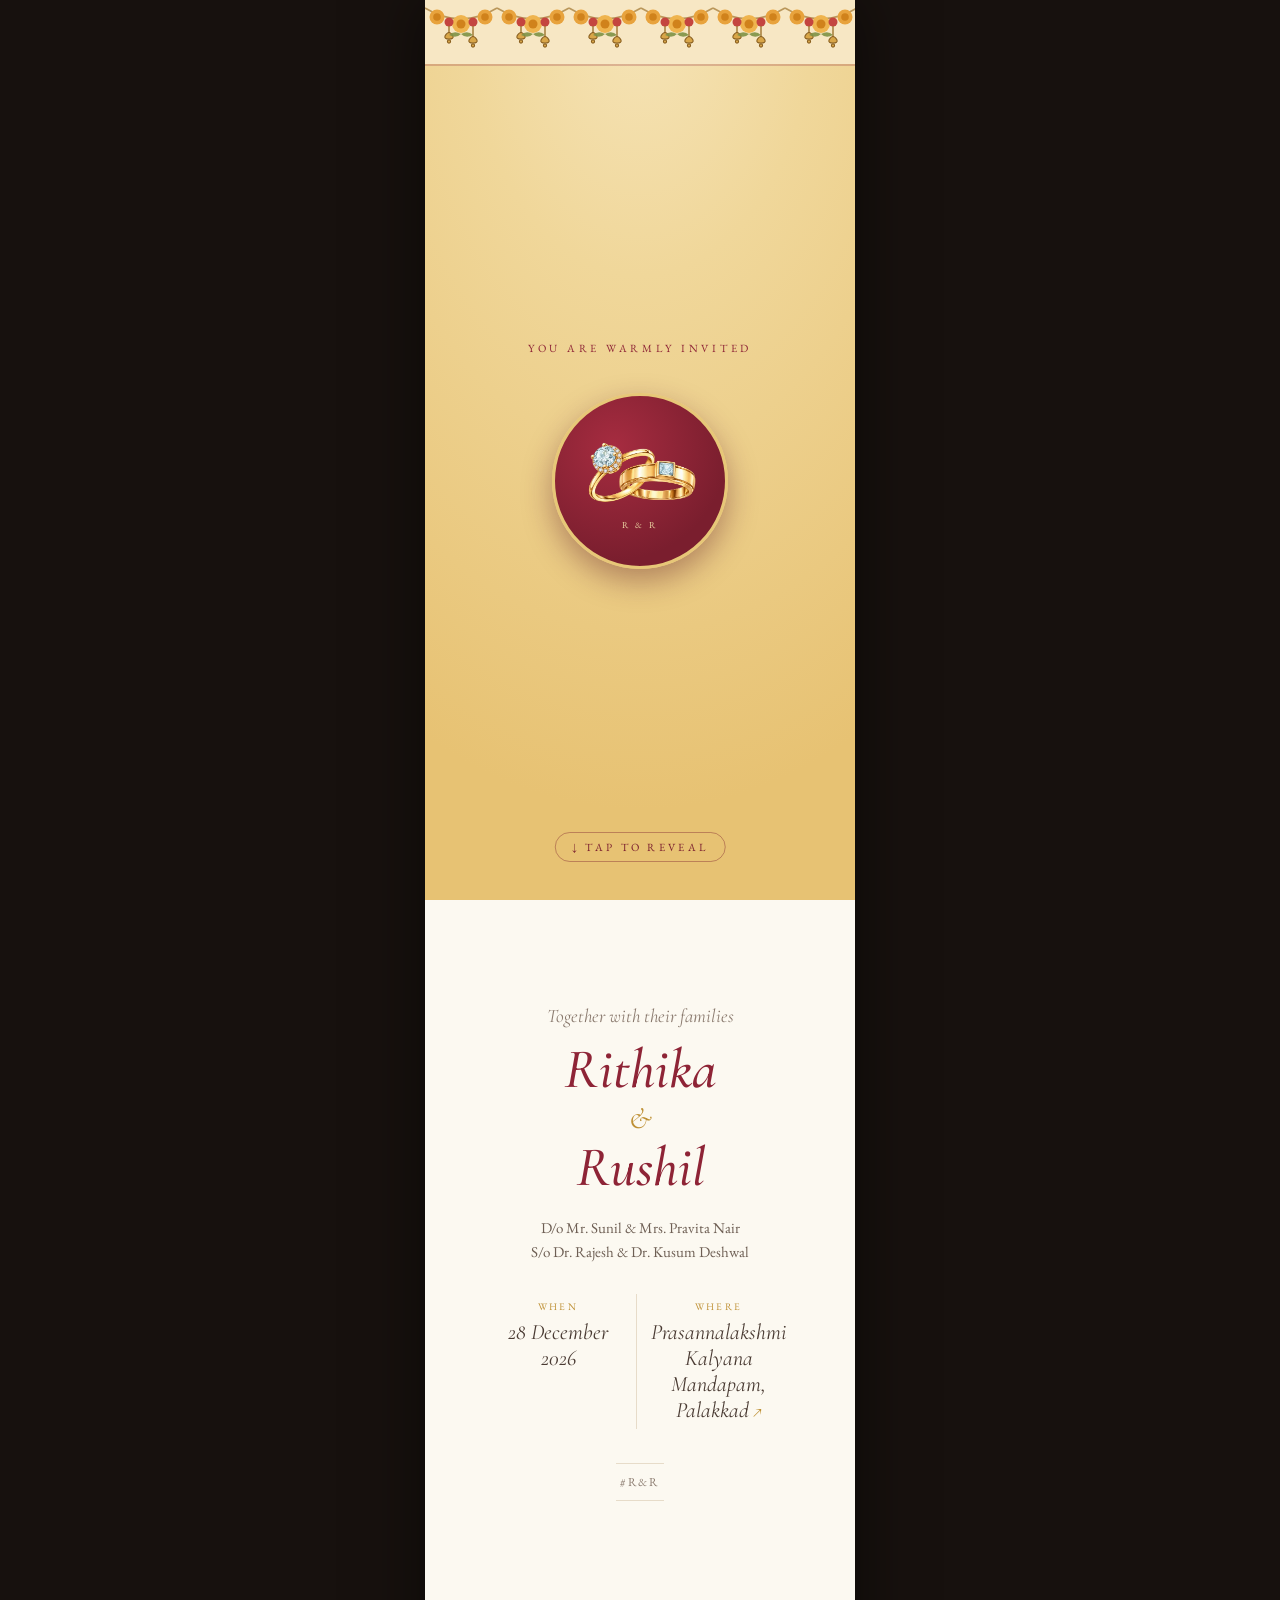
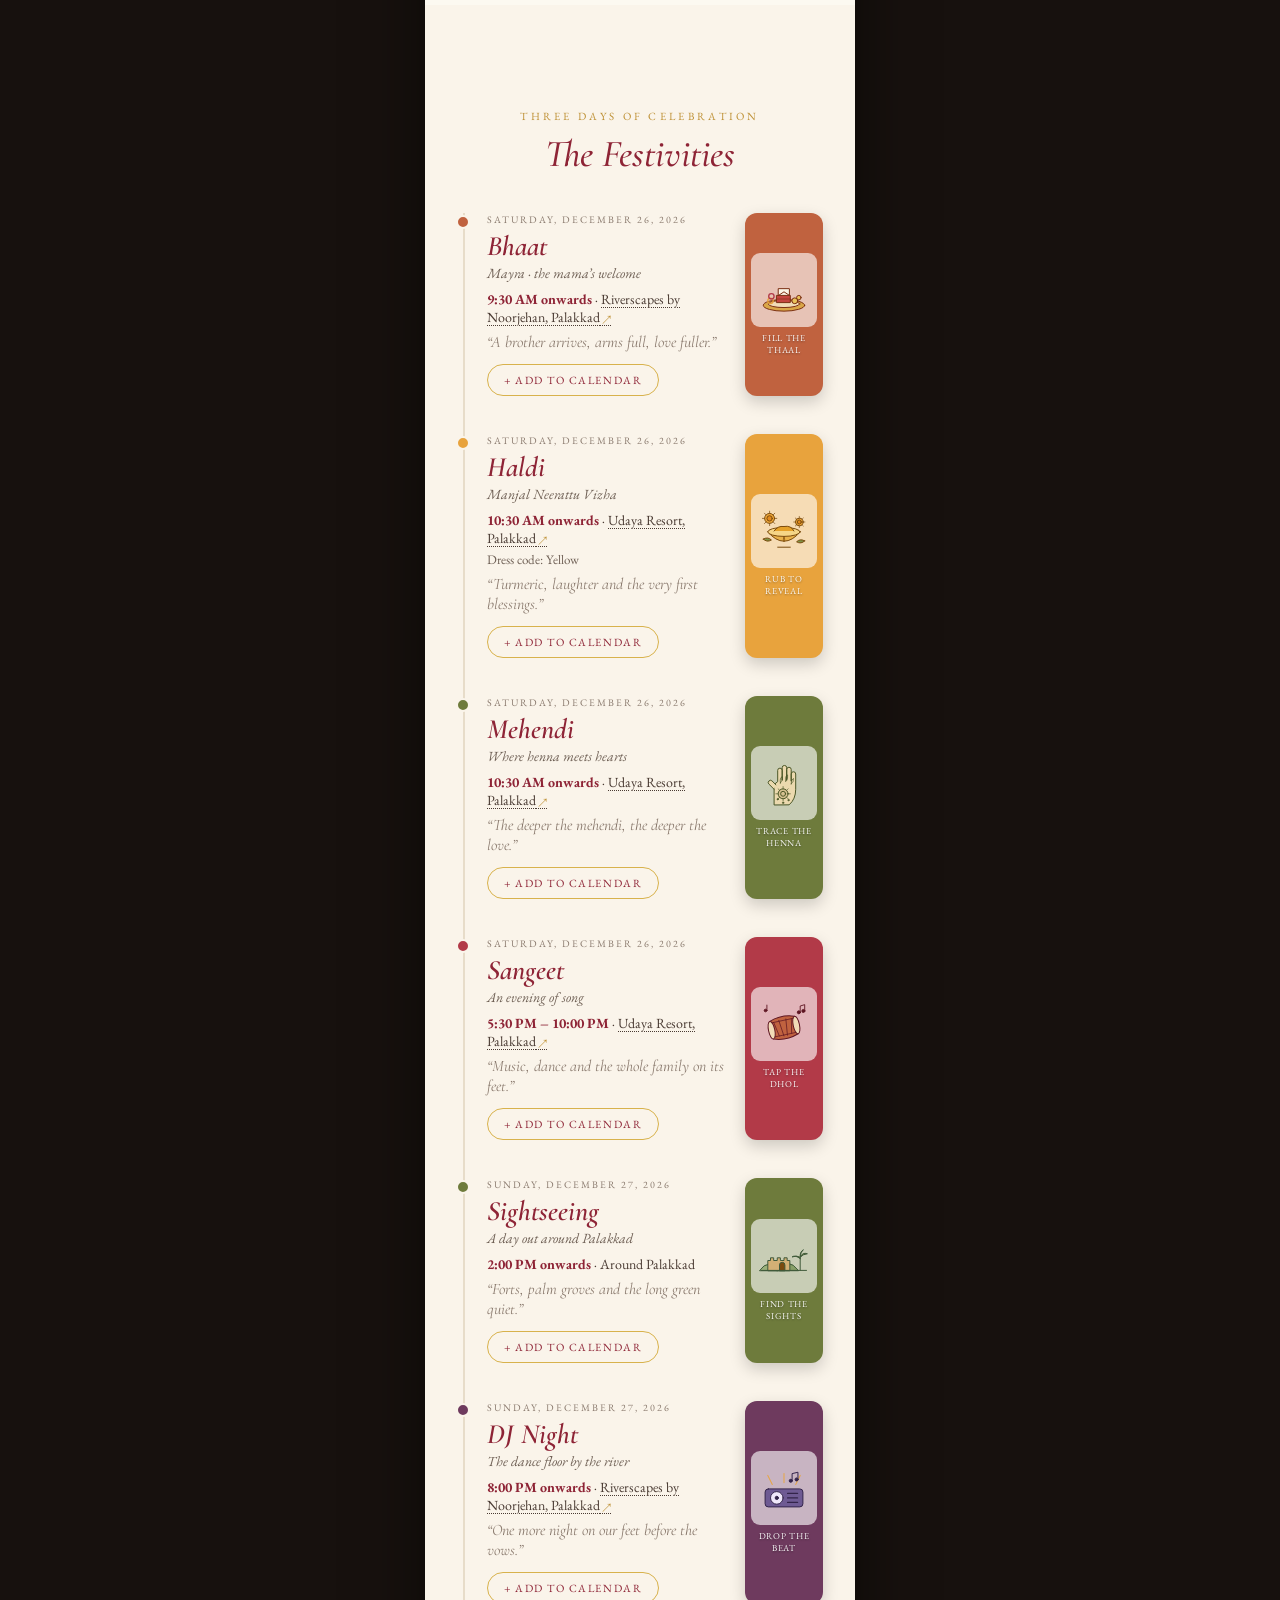
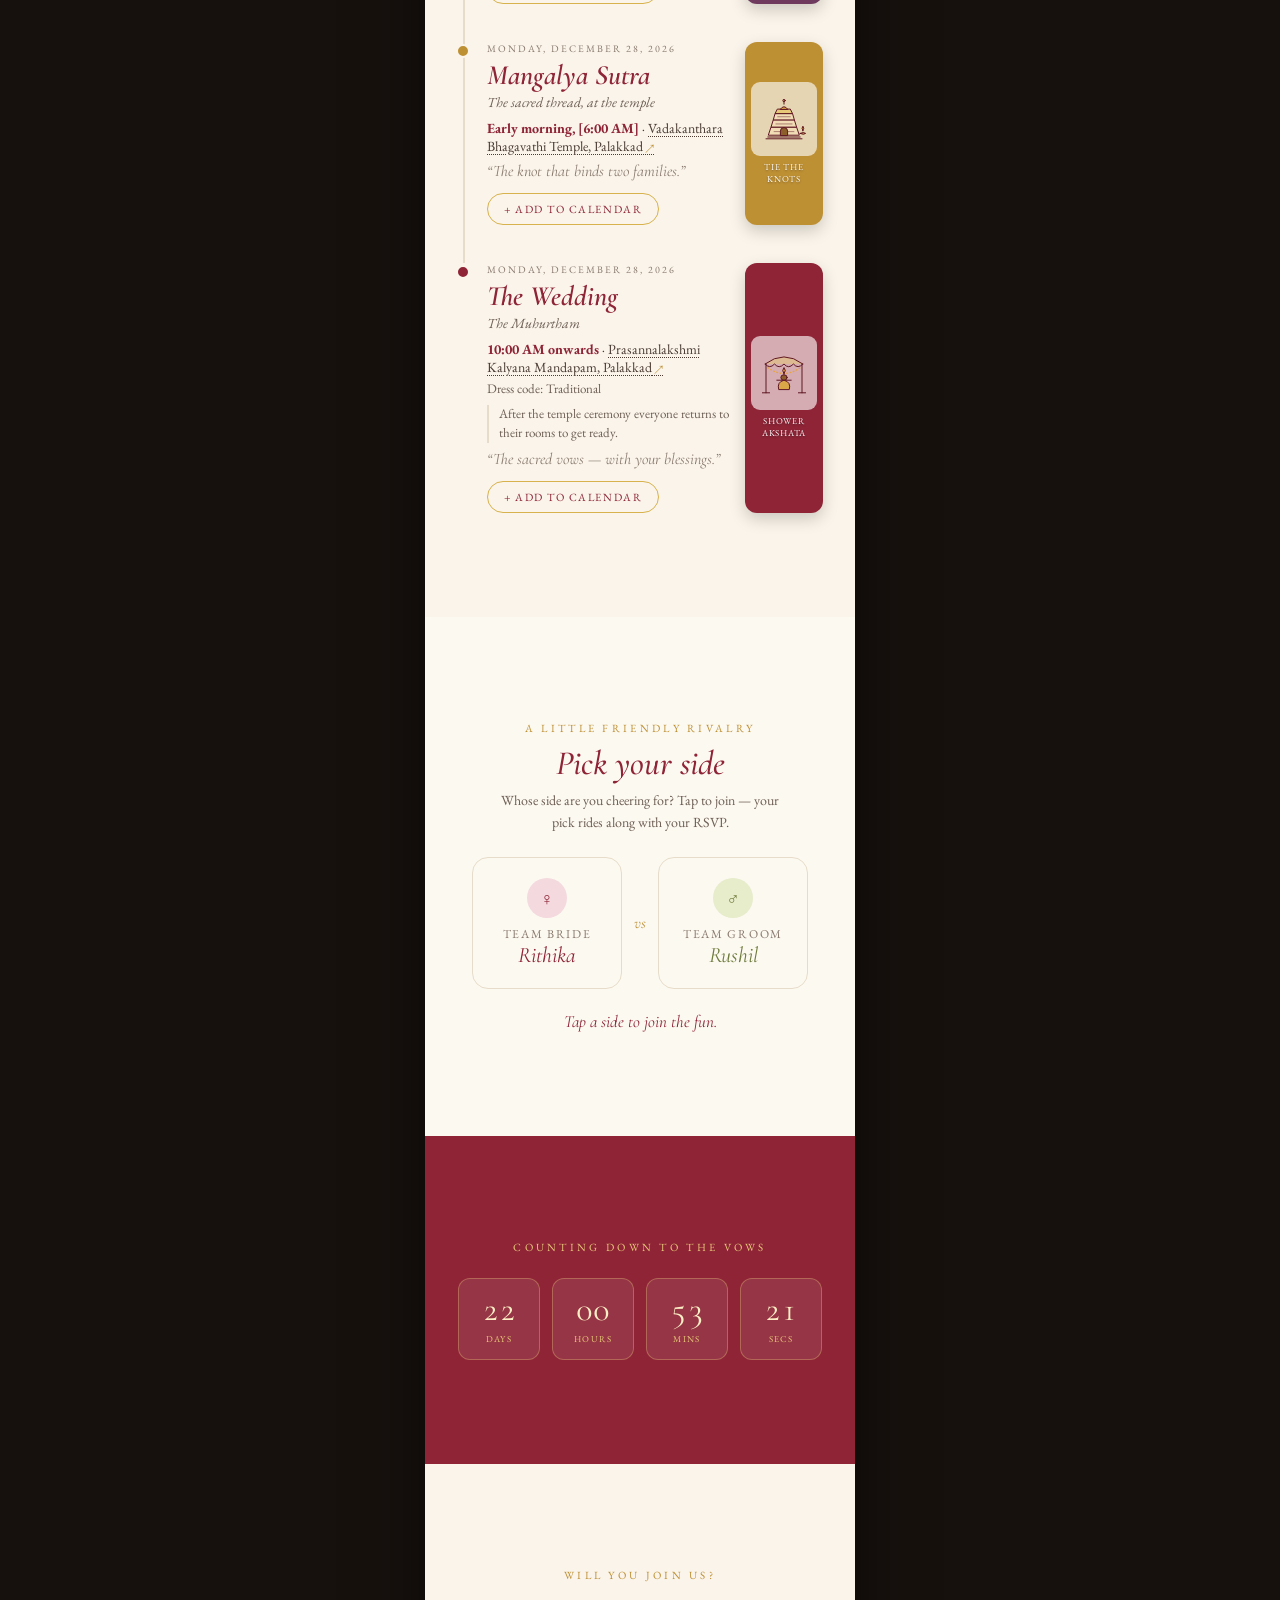
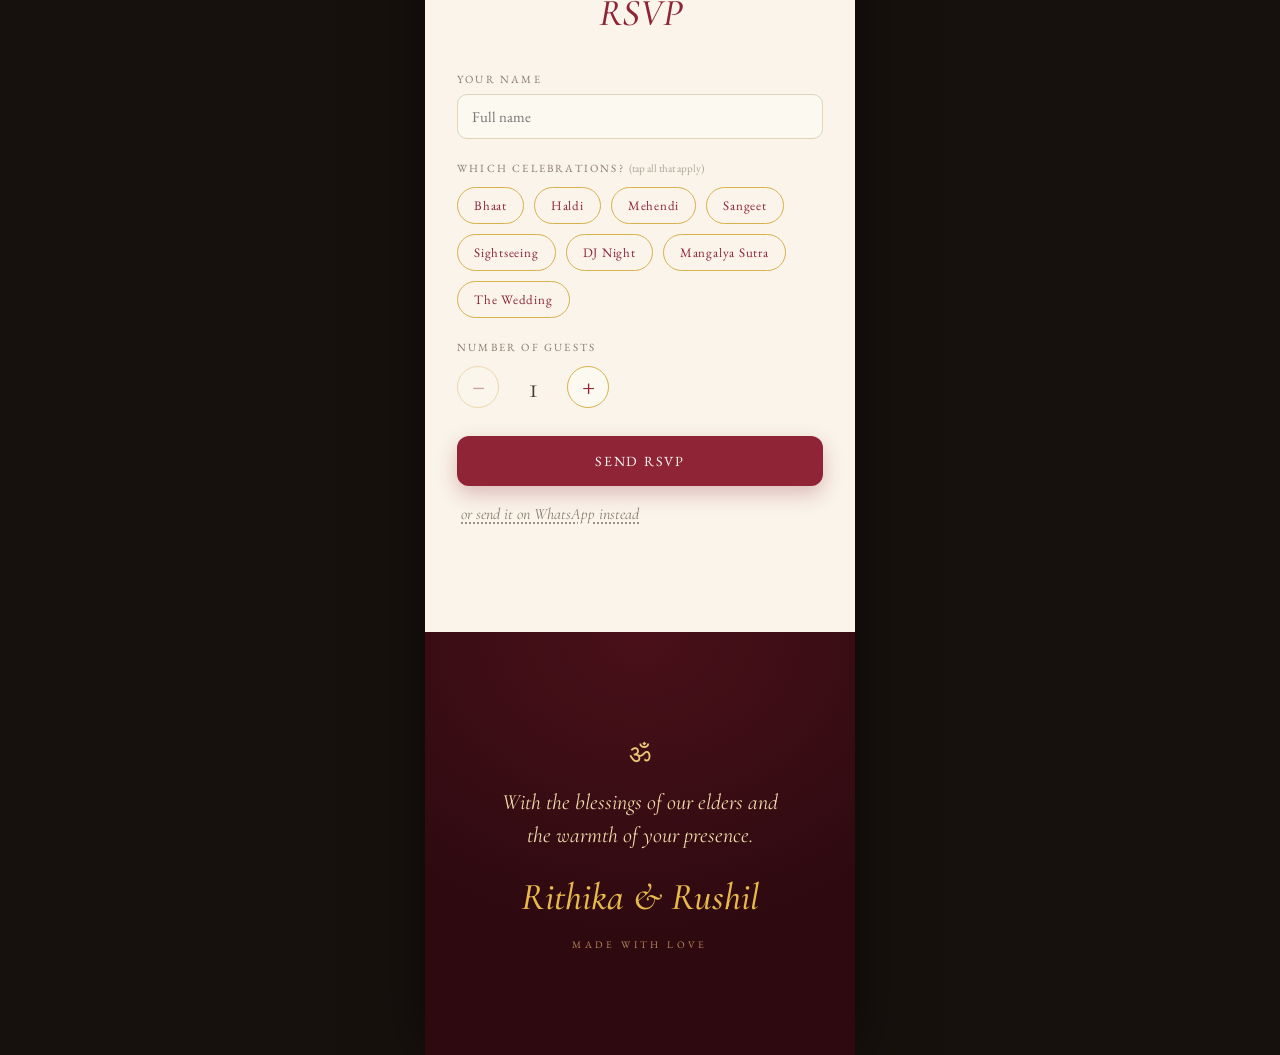
==== index.html @ 54883cea "Rings on the seal, fix gift smearing and the Haldi text collision - The seal's ampersand is the ring" ====
<!DOCTYPE html>
<html lang="en">
<head>
<meta charset="utf-8">
<meta name="viewport" content="width=device-width, initial-scale=1, viewport-fit=cover">
<title>Wedding Invitation</title>
<meta name="description" content="Together with their families — you are warmly invited to our wedding.">
<meta name="theme-color" content="#8E2436">

<meta property="og:type" content="website">
<meta property="og:title" content="You are warmly invited">
<meta property="og:description" content="Join us for our wedding celebrations. Tap to open our invitation.">

<link rel="preconnect" href="https://fonts.googleapis.com">
<link rel="preconnect" href="https://fonts.gstatic.com" crossorigin>
<link href="https://fonts.googleapis.com/css2?family=Cormorant+Garamond:ital,wght@0,400;0,500;0,600;1,400;1,500;1,600&family=EB+Garamond:wght@400;500;600&display=swap" rel="stylesheet">
<link rel="stylesheet" href="styles.css">
<link rel="icon" href="data:image/svg+xml,<svg xmlns='http://www.w3.org/2000/svg' viewBox='0 0 32 32'><circle cx='16' cy='16' r='15' fill='%238E2436'/><text x='16' y='23' font-size='20' font-family='Georgia,serif' font-style='italic' text-anchor='middle' fill='%23F0D48A'>%26</text></svg>">
</head>
<body>

<!-- ====================== SVG SPRITE (ceremony artwork) ====================== -->
<svg class="sprite" aria-hidden="true" focusable="false" width="0" height="0">
  <defs>
    <!-- ---------- BHAAT: the mama's thaal, piled with gifts ---------- -->
    <symbol id="art-thaal" viewBox="0 0 120 120">
      <g fill="none" stroke="#7A2E12" stroke-width="2.2" stroke-linecap="round" stroke-linejoin="round">
        <!-- platter -->
        <ellipse cx="60" cy="94" rx="46" ry="13" fill="#D9A648"/>
        <ellipse cx="60" cy="91" rx="35" ry="8" fill="#F1DCB6"/>
        <!-- folded sari -->
        <path d="M44 88 h30 v-16 h-30 Z" fill="#C4453F"/>
        <path d="M44 80 h30" stroke-width="1.3"/>
        <!-- bangles -->
        <circle cx="30" cy="84" r="6" stroke="#E8A33D" stroke-width="3"/>
        <circle cx="32" cy="74" r="6" stroke="#B23A48" stroke-width="3"/>
        <!-- sweets -->
        <circle cx="84" cy="84" r="6.5" fill="#E8C25A"/>
        <circle cx="93" cy="77" r="5" fill="#E8C25A"/>
        <!-- envelope -->
        <path d="M48 72 h24 v-15 h-24 Z" fill="#FBF5E6"/>
        <path d="M48 72 l12-8 l12 8"/>
      </g>
    </symbol>

    <!-- ---------- HALDI: turmeric bowl, marigolds, leaves ---------- -->
    <symbol id="art-haldi" viewBox="0 0 120 120">
      <g fill="none" stroke="#7A4A0E" stroke-width="2.2" stroke-linecap="round" stroke-linejoin="round">
        <!-- bowl -->
        <path d="M24 62 Q60 104 96 62 Z" fill="#E9B24B"/>
        <ellipse cx="60" cy="62" rx="36" ry="10" fill="#F6D687"/>
        <!-- turmeric heap -->
        <path d="M38 60 Q46 48 60 50 Q76 47 82 60" fill="#E5A129"/>
        <!-- drip -->
        <path d="M60 72 q3 8 0 12 q-3 -4 0 -12" fill="#E5A129" stroke-width="1.6"/>
        <!-- base -->
        <path d="M46 96 h28"/>
        <!-- marigold left -->
        <g transform="translate(28,32)">
          <circle cx="0" cy="0" r="11" fill="#F0A93A"/>
          <circle cx="0" cy="0" r="6" fill="#E28A1E"/>
          <g stroke-width="1.6">
            <path d="M0-11v-5M0 11v5M-11 0h-5M11 0h5M-8-8l-3.5-3.5M8 8l3.5 3.5M8-8l3.5-3.5M-8 8l-3.5 3.5"/>
          </g>
        </g>
        <!-- marigold right -->
        <g transform="translate(94,40)">
          <circle cx="0" cy="0" r="8.5" fill="#F0A93A"/>
          <circle cx="0" cy="0" r="4.5" fill="#E28A1E"/>
          <g stroke-width="1.4">
            <path d="M0-8.5v-4M0 8.5v4M-8.5 0h-4M8.5 0h4M-6-6l-3-3M6 6l3 3M6-6l3-3M-6 6l-3 3"/>
          </g>
        </g>
        <!-- leaves -->
        <path d="M14 78 q10 -6 18 2 q-10 6 -18 -2Z" fill="#7F9245"/>
        <path d="M106 82 q-10 -6 -18 2 q10 6 18 -2Z" fill="#7F9245"/>
      </g>
    </symbol>

    <!-- ---------- MEHNDI: hennaed hand ---------- -->
    <symbol id="art-mehndi" viewBox="0 0 120 120">
      <g fill="none" stroke="#4A5626" stroke-width="2.2" stroke-linecap="round" stroke-linejoin="round">
        <!-- palm + fingers -->
        <path d="M38 108 V70 q0-10 8-13 V32 a5 5 0 0 1 10 0 v22 V26 a5 5 0 0 1 10 0 v28 V30 a5 5 0 0 1 10 0 v26 V40 a5 5 0 0 1 10 0 v34 q0 22-14 34 Z"
              fill="#EBD9AE"/>
        <!-- thumb -->
        <path d="M38 74 L26 62 a5 5 0 0 1 7-7 l9 9" fill="#EBD9AE"/>
        <!-- mandala -->
        <circle cx="58" cy="84" r="11" fill="#8B6A2B" fill-opacity=".22"/>
        <circle cx="58" cy="84" r="5.5"/>
        <g stroke-width="1.5">
          <path d="M58 73v-5M58 95v5M47 84h-5M69 84h5M50.5 76.5l-3.5-3.5M65.5 91.5l3.5 3.5M65.5 76.5l3.5-3.5M50.5 91.5l-3.5 3.5"/>
        </g>
        <!-- paisley vine down the fingers -->
        <g stroke-width="1.5">
          <path d="M52 60 q6-6 4-14 q-6 2-4 14Z"/>
          <path d="M64 56 q6-6 4-14 q-6 2-4 14Z"/>
          <path d="M76 62 q6-5 5-12 q-6 2-5 12Z"/>
          <circle cx="46" cy="96" r="1.6" fill="#4A5626"/>
          <circle cx="70" cy="98" r="1.6" fill="#4A5626"/>
          <circle cx="58" cy="104" r="1.6" fill="#4A5626"/>
        </g>
      </g>
    </symbol>

    <!-- ---------- SANGEET: dhol + notes ---------- -->
    <symbol id="art-sangeet" viewBox="0 0 120 120">
      <g fill="none" stroke="#5E1622" stroke-width="2.2" stroke-linecap="round" stroke-linejoin="round">
        <g transform="rotate(-12 60 68)">
          <!-- barrel -->
          <path d="M32 48 q28-10 56 0 v40 q-28 10-56 0 Z" fill="#C0623F"/>
          <ellipse cx="32" cy="68" rx="7" ry="20" fill="#F1DCB6"/>
          <ellipse cx="88" cy="68" rx="7" ry="20" fill="#F1DCB6"/>
          <!-- lacing -->
          <g stroke-width="1.5">
            <path d="M36 52 L84 52M36 84 L84 84"/>
            <path d="M40 52 l6 32M52 50 l4 36M68 50 l-4 36M80 52 l-6 32"/>
          </g>
        </g>
        <!-- beat notes -->
        <g stroke-width="2">
          <path d="M96 34 v-14 l10-3 v14" />
          <circle cx="93" cy="34" r="3.4" fill="#5E1622"/>
          <circle cx="103" cy="31" r="3.4" fill="#5E1622"/>
          <path d="M22 30 v-12"/>
          <circle cx="19" cy="30" r="3" fill="#5E1622"/>
        </g>
      </g>
    </symbol>

    <!-- ---------- SIGHTSEEING: fort, hills, palms ---------- -->
    <symbol id="art-sights" viewBox="0 0 120 120">
      <g fill="none" stroke="#3F5A3A" stroke-width="2.2" stroke-linecap="round" stroke-linejoin="round">
        <!-- hills -->
        <path d="M6 92 q20-28 40 0 Z" fill="#9AB07A"/>
        <path d="M44 92 q24-32 48 0 Z" fill="#88A068"/>
        <!-- fort wall with crenellations -->
        <path d="M24 92 V70 h6 v-6 h7 v6 h8 v-6 h7 v6 h8 v-6 h7 v6 h6 v22 Z" fill="#D3B075"/>
        <path d="M50 92 V80 a6 6 0 0 1 12 0 v12 Z" fill="#7A4A0E"/>
        <!-- palm -->
        <path d="M96 92 V66"/>
        <path d="M96 66 q-11-9-18-4 q11-4 18 1 q5-12 16-8 q-11 1-16 8 q-1-12 7-17 q-7 5-7 17 Z" fill="#7F9245"/>
        <!-- ground -->
        <path d="M10 92 h100"/>
      </g>
    </symbol>

    <!-- ---------- DJ NIGHT: decks, lights, notes ---------- -->
    <symbol id="art-dj" viewBox="0 0 120 120">
      <g fill="none" stroke="#33244A" stroke-width="2.2" stroke-linecap="round" stroke-linejoin="round">
        <!-- light beams -->
        <g stroke="#E8A33D" stroke-width="2.4" opacity=".9">
          <path d="M34 52 L24 32M60 48 V28M86 52 l10-20"/>
        </g>
        <!-- deck -->
        <rect x="18" y="62" width="84" height="40" rx="7" fill="#6E5A93"/>
        <circle cx="44" cy="82" r="14" fill="#EFE7FA"/>
        <circle cx="44" cy="82" r="3.6" fill="#33244A"/>
        <g stroke-width="3.2">
          <path d="M68 72 h22M68 82 h22M68 92 h22"/>
        </g>
        <!-- notes -->
        <path d="M78 44 v-16 l13-3 v16"/>
        <circle cx="75" cy="44" r="3.4" fill="#33244A"/>
        <circle cx="88" cy="41" r="3.4" fill="#33244A"/>
      </g>
    </symbol>

    <!-- ---------- MANGALYA SUTRA: temple gopuram + lamp ---------- -->
    <symbol id="art-temple" viewBox="0 0 120 120">
      <g fill="none" stroke="#5E1622" stroke-width="2.2" stroke-linecap="round" stroke-linejoin="round">
        <!-- tiered tower -->
        <path d="M26 96 H94 L88 78 H32 Z" fill="#F1DCB6"/>
        <path d="M32 78 H88 L83 62 H37 Z" fill="#F1DCB6"/>
        <path d="M37 62 H83 L79 48 H41 Z" fill="#F1DCB6"/>
        <path d="M41 48 H79 L74 38 H46 Z" fill="#E7C778"/>
        <!-- tier detailing -->
        <g stroke-width="1.4" opacity=".75">
          <path d="M38 88 h44M42 71 h36M46 55 h28"/>
        </g>
        <!-- kalasam -->
        <path d="M52 38 q8-11 16 0 Z" fill="#D9A648"/>
        <path d="M60 27 v-6"/>
        <circle cx="60" cy="19" r="2.6" fill="#D9A648"/>
        <!-- doorway -->
        <path d="M52 96 v-9 a8 8 0 0 1 16 0 v9 Z" fill="#8B5E2A"/>
        <!-- steps -->
        <path d="M20 104 h80M24 100 h72"/>
        <!-- oil lamp -->
        <path d="M96 92 q8-4 12 0 q-4 4-12 0Z" fill="#D9A648"/>
        <path d="M102 86 q4-6 0-10 q-4 4 0 10Z" fill="#E8A33D"/>
      </g>
    </symbol>

    <!-- ---------- WEDDING: mandap, kalash, garland ---------- -->
    <symbol id="art-wedding" viewBox="0 0 120 120">
      <g fill="none" stroke="#5E1622" stroke-width="2.2" stroke-linecap="round" stroke-linejoin="round">
        <!-- canopy -->
        <path d="M18 40 Q60 8 102 40" fill="#E7C778" fill-opacity=".55"/>
        <path d="M18 40 q10 12 21 0 q10 12 21 0 q10 12 21 0 q10 12 21 0"/>
        <!-- pillars -->
        <path d="M20 40 V104M100 40 V104"/>
        <path d="M12 104h16M92 104h16"/>
        <!-- garland swag -->
        <path d="M24 48 Q60 74 96 48" stroke-dasharray="1.5 6" stroke-width="3" stroke="#E8A33D"/>
        <!-- kalash -->
        <path d="M48 96 q-4-16 12-20 q16 4 12 20 Z" fill="#D9A648"/>
        <path d="M44 76 h32"/>
        <!-- coconut + flame -->
        <ellipse cx="60" cy="70" rx="7" ry="6" fill="#8B5E2A"/>
        <path d="M60 62 q6-8 0-14 q-6 6 0 14Z" fill="#E8A33D"/>
      </g>
    </symbol>
  </defs>
</svg>

<div class="phone">

  <!-- ============================== COVER ============================== -->
  <section class="cover" id="cover" data-screen-label="Cover">

    <!-- marigold + bell garland strip -->
    <div class="garland" aria-hidden="true">
      <svg width="100%" height="64" preserveAspectRatio="none">
        <defs>
          <pattern id="garlandTile" width="72" height="64" patternUnits="userSpaceOnUse">
            <path d="M0 8 Q36 30 72 8" fill="none" stroke="#9A6B23" stroke-width="1.5" opacity=".65"/>
            <g>
              <circle cx="12" cy="17" r="7.5" fill="#E8A33D"/>
              <circle cx="12" cy="17" r="3.8" fill="#D0821B"/>
              <circle cx="36" cy="24" r="9" fill="#EFB44E"/>
              <circle cx="36" cy="24" r="4.5" fill="#D0821B"/>
              <circle cx="60" cy="17" r="7.5" fill="#E8A33D"/>
              <circle cx="60" cy="17" r="3.8" fill="#D0821B"/>
              <circle cx="24" cy="22" r="4.5" fill="#C4453F"/>
              <circle cx="48" cy="22" r="4.5" fill="#C4453F"/>
            </g>
            <!-- hanging bells -->
            <g stroke="#9A6B23" stroke-width="1.3" fill="none">
              <path d="M24 26 v10M48 26 v14"/>
            </g>
            <g fill="#D9A648" stroke="#8A5F1E" stroke-width="1.1">
              <path d="M20 36 q4-7 8 0 q1 3-4 3 q-5 0-4-3Z"/>
              <circle cx="24" cy="41.5" r="1.6"/>
              <path d="M44 40 q4-7 8 0 q1 3-4 3 q-5 0-4-3Z"/>
              <circle cx="48" cy="45.5" r="1.6"/>
            </g>
            <!-- leaf pair -->
            <path d="M36 34 q7-4 12 1 q-7 4-12-1Z" fill="#7F9245" opacity=".9"/>
            <path d="M36 34 q-7-4-12 1 q7 4 12-1Z" fill="#7F9245" opacity=".9"/>
          </pattern>
        </defs>
        <rect width="100%" height="64" fill="#F7E7C4"/>
        <rect width="100%" height="64" fill="url(#garlandTile)"/>
      </svg>
    </div>

    <div class="petals" data-petals aria-hidden="true"></div>

    <div class="cover-body">
      <div class="cover-hero">
        <p class="eyebrow eyebrow--maroon cover-in cover-in--1">You are warmly invited</p>

        <a class="seal cover-in cover-in--2" href="#invitation" aria-label="Reveal the invitation">
          <picture class="seal-ring">
            <source srcset="assets/web/ring.webp" type="image/webp">
            <img src="assets/web/ring.png" alt="" decoding="async">
          </picture>
          <span class="seal-initials"><span data-w="brideInitial">B</span> &amp; <span data-w="groomInitial">G</span></span>
        </a>
      </div>

      <a class="tap-pill cover-in cover-in--3" href="#invitation" aria-hidden="true" tabindex="-1">↓ Tap to reveal</a>
    </div>
  </section>

  <!-- ============================ INVITATION ============================ -->
  <section class="invitation reveal" id="invitation" data-screen-label="Invitation">
    <p class="script-muted reveal-item">Together with their families</p>

    <h1 class="couple-name reveal-item" data-w="brideName">[Bride Name]</h1>
    <div class="amp reveal-item">&amp;</div>
    <h1 class="couple-name reveal-item" data-w="groomName">[Groom Name]</h1>

    <p class="parents reveal-item">
      <span data-w="brideParents">D/o [Bride's Parents]</span><br>
      <span data-w="groomParents">S/o [Groom's Parents]</span>
    </p>

    <div class="whenwhere reveal-item">
      <div class="ww-cell">
        <p class="micro-label">When</p>
        <p class="ww-value" data-w="weddingDateLabel">[11 December 2026]</p>
      </div>
      <div class="ww-rule"></div>
      <div class="ww-cell">
        <p class="micro-label">Where</p>
        <p class="ww-value" data-where></p>
      </div>
    </div>

    <p class="hashtag reveal-item">#<span data-w="hashtag">[COUPLEHASHTAG]</span></p>
  </section>

  <!-- ============================ FESTIVITIES ============================ -->
  <section class="festivities reveal" id="festivities" data-screen-label="Festivities">
    <header class="section-head reveal-item">
      <p class="eyebrow" data-days-label>Two days of celebration</p>
      <h2 class="section-title">The Festivities</h2>
    </header>

    <!-- timeline is rendered from config.js -->
    <div class="timeline" data-timeline></div>
  </section>

  <!-- =========================== PICK YOUR SIDE =========================== -->
  <section class="sides reveal" id="sides" data-screen-label="Pick your side">
    <p class="eyebrow reveal-item">A little friendly rivalry</p>
    <h2 class="section-title section-title--sm reveal-item">Pick your side</h2>
    <p class="lede reveal-item">Whose side are you cheering for? Tap to join — your pick rides along with your RSVP.</p>

    <div class="side-row reveal-item">
      <button class="side" data-side="bride" aria-pressed="false">
        <span class="side-badge">You’re in</span>
        <span class="side-icon side-icon--bride" aria-hidden="true">♀</span>
        <span class="side-team">Team Bride</span>
        <span class="side-name" data-w="brideShort">[Bride]</span>
      </button>

      <span class="vs">vs</span>

      <button class="side" data-side="groom" aria-pressed="false">
        <span class="side-badge">You’re in</span>
        <span class="side-icon side-icon--groom" aria-hidden="true">♂</span>
        <span class="side-team">Team Groom</span>
        <span class="side-name" data-w="groomShort">[Groom]</span>
      </button>
    </div>

    <p class="team-msg reveal-item" data-team-msg aria-live="polite">Tap a side to join the fun.</p>
  </section>

  <!-- ============================= COUNTDOWN ============================= -->
  <section class="countdown reveal" id="countdown" data-screen-label="Countdown" hidden>
    <p class="eyebrow eyebrow--gold reveal-item">Counting down to the vows</p>
    <div class="clock reveal-item" data-clock role="timer" aria-live="off">
      <div class="unit"><span class="unit-num" data-days>00</span><span class="unit-label">Days</span></div>
      <div class="unit"><span class="unit-num" data-hours>00</span><span class="unit-label">Hours</span></div>
      <div class="unit"><span class="unit-num" data-mins>00</span><span class="unit-label">Mins</span></div>
      <div class="unit"><span class="unit-num" data-secs>00</span><span class="unit-label">Secs</span></div>
    </div>
    <p class="clock-note" data-clock-note hidden>The celebrations have begun 🎉</p>
  </section>

  <!-- =============================== RSVP =============================== -->
  <section class="rsvp reveal" id="rsvp" data-screen-label="RSVP">
    <header class="section-head reveal-item">
      <p class="eyebrow">Will you join us?</p>
      <h2 class="section-title">RSVP</h2>
    </header>

    <label class="micro-label micro-label--block reveal-item" for="rsvp-name">Your name</label>
    <input class="field reveal-item" id="rsvp-name" type="text" name="name" autocomplete="name" placeholder="Full name" data-name>

    <p class="micro-label micro-label--block mt reveal-item">Which celebrations? <span class="soft">(tap all that apply)</span></p>
    <div class="chips reveal-item" data-chips></div>

    <p class="micro-label micro-label--block mt reveal-item">Number of guests</p>
    <div class="stepper reveal-item">
      <button class="step" data-guests="-1" aria-label="One guest fewer">−</button>
      <span class="step-value" data-guest-count aria-live="polite">1</span>
      <button class="step" data-guests="1" aria-label="One guest more">+</button>
    </div>

    <!-- spam trap: off-screen, never focusable, ignored by the sheet -->
    <div class="hp" aria-hidden="true">
      <label>Leave this empty
        <input type="text" data-hp tabindex="-1" autocomplete="off">
      </label>
    </div>

    <button class="submit-btn reveal-item" data-submit type="button" hidden>Send RSVP</button>
    <p class="rsvp-status" data-status role="status" aria-live="polite" hidden></p>
    <button class="again-btn" data-again type="button" hidden>RSVP for someone else →</button>

    <a class="wa-btn reveal-item" data-whatsapp href="#" target="_blank" rel="noopener">
      <span class="wa-icon" aria-hidden="true">✆</span>
      Send RSVP on WhatsApp
    </a>
    <p class="call-line reveal-item" data-contacts hidden></p>
  </section>

  <!-- ============================= BLESSING ============================= -->
  <section class="blessing reveal" id="blessing" data-screen-label="Blessing">
    <div class="petals petals--dark" data-petals aria-hidden="true"></div>
    <div class="blessing-body">
      <p class="om reveal-item" aria-hidden="true">ॐ</p>
      <p class="blessing-text reveal-item">With the blessings of our elders and the warmth of your presence.</p>
      <h2 class="blessing-names reveal-item"><span data-w="brideShort">[Bride]</span> &amp; <span data-w="groomShort">[Groom]</span></h2>
      <p class="madewith reveal-item">Made with love</p>
    </div>
  </section>

</div>

<!-- ============================ REVEAL MODAL ============================ -->
<div class="backdrop" data-backdrop hidden>
  <div class="modal" role="dialog" aria-modal="true" aria-labelledby="modal-title" data-modal>
    <button class="modal-close" data-close aria-label="Close">×</button>

    <!-- the card underneath -->
    <div class="card" data-card>
      <p class="card-kicker">Reveal ▸</p>
      <p class="card-lead" data-card-lead>Join us to celebrate our</p>
      <h3 class="card-title" id="modal-title" data-card-title>Haldi</h3>
      <p class="card-sub" data-card-sub>Ceremony</p>
      <div class="card-art">
        <picture>
          <!-- webp for anything modern, jpeg for older phones -->
          <source data-card-webp type="image/webp">
          <img data-card-img alt="" decoding="async">
        </picture>
      </div>
      <p class="card-time" data-card-time>At 6:00 PM</p>
      <p class="card-where" data-card-where></p>
      <p class="card-cta" data-card-cta></p>
      <button class="card-replay" data-replay type="button" hidden>↻ Play again</button>
    </div>

    <!-- the game layer on top of it -->
    <div class="veil" data-veil hidden>
      <p class="veil-hint" data-veil-hint></p>
      <div class="veil-stage" data-veil-stage></div>
      <button class="veil-skip" data-skip>Skip &amp; reveal →</button>
    </div>
  </div>
</div>

<script src="config.js"></script>
<script src="games.js"></script>
<script src="app.js"></script>
</body>
</html>
---- styles.css ----
/* ==========================================================================
   Wedding E-Invite — mobile-first, 430px design width
   ========================================================================== */

:root {
  --ivory: #FAF4EA;
  --cream: #FCF9F1;
  --ink: #4A3B33;
  --ink-soft: #6E5F54;
  --ink-muted: #8A7A6E;
  --ink-faint: #B0A395;
  --maroon: #8E2436;
  --maroon-deep: #5E1622;
  --gold: #BE9034;
  --gold-light: #E7C778;
  --gold-line: #D8B24C;
  --henna: #6E7B3C;
  --rule: #E7DCC9;
  --field-line: #E0D3BC;
  --whatsapp: #25995E;

  --serif: 'EB Garamond', Georgia, serif;
  --script: 'Cormorant Garamond', Georgia, serif;

  /* one vertical rhythm for every section, so the scroll has a steady beat */
  --sec-y: clamp(72px, 17vw, 104px);
  --sec-x: clamp(24px, 7vw, 32px);
}

* { box-sizing: border-box; }

html { scroll-behavior: smooth; }

body {
  margin: 0;
  font-family: var(--serif);
  background: #17110E;
  color: var(--ink);
  -webkit-text-size-adjust: 100%;
}

.sprite { position: absolute; width: 0; height: 0; overflow: hidden; }

.phone {
  width: 100%;
  max-width: 430px;
  margin: 0 auto;
  background: var(--ivory);
  position: relative;
  overflow: hidden;
  box-shadow: 0 0 60px rgba(0, 0, 0, .55);
}

a { color: var(--maroon); text-decoration: none; }
a:hover { color: var(--maroon-deep); }

button { font-family: var(--serif); }

/* ---------- shared type ---------- */

.eyebrow {
  font-size: 11px;
  letter-spacing: .3em;
  text-transform: uppercase;
  color: var(--gold);
  margin: 0;
}
.eyebrow--maroon { color: var(--maroon); letter-spacing: .34em; }
.eyebrow--gold { color: var(--gold-light); }

.section-head { text-align: center; margin-bottom: 36px; }

.section-title {
  font-family: var(--script);
  font-style: italic;
  font-weight: 500;
  font-size: 38px;
  margin: 8px 0 0;
  color: var(--maroon);
}
.section-title--sm { font-size: 34px; margin-bottom: 6px; }

.micro-label {
  font-size: 10px;
  letter-spacing: .24em;
  text-transform: uppercase;
  color: var(--gold);
  margin: 0;
}
.micro-label--block {
  display: block;
  font-size: 11px;
  letter-spacing: .2em;
  color: var(--ink-muted);
}
.micro-label .soft, .micro-label--block .soft {
  text-transform: none;
  letter-spacing: 0;
  color: var(--ink-faint);
}
.mt { margin-top: 22px; }

/* ---------- petals ---------- */

.petals {
  position: absolute;
  inset: 0;
  pointer-events: none;
  overflow: hidden;
  z-index: 1;
}
.petal {
  position: absolute;
  top: -24px;
  border-radius: 60% 0 60% 0;
  animation: fall linear infinite;
  will-change: transform, opacity;
}
@keyframes fall {
  0%   { transform: translateY(-30px) rotate(0deg); opacity: 0; }
  12%  { opacity: .85; }
  100% { transform: translateY(var(--fall, 720px)) rotate(420deg); opacity: 0; }
}

/* ============================== COVER ============================== */

/* Fills the screen so nothing below it is visible — otherwise "Tap to reveal"
   is pointing at details the guest can already read. */
.cover {
  position: relative;
  overflow: hidden;
  padding: 0;
  min-height: 100vh;
  min-height: 100dvh;
  display: flex;
  flex-direction: column;
  background: radial-gradient(120% 90% at 50% 0%, #F6E4B8 0%, #F0D79A 34%, #E7C273 100%);
}
.garland {
  position: relative;
  z-index: 2;
  line-height: 0;
  border-bottom: 2px solid rgba(142, 36, 54, .25);
}
.cover-body {
  position: relative;
  z-index: 2;
  text-align: center;
  flex: 1;
  display: flex;
  flex-direction: column;
  align-items: center;
  justify-content: center;
  padding: 40px 28px 96px;
}
.cover-hero { display: flex; flex-direction: column; align-items: center; }

.seal {
  margin: 38px auto 0;
  width: 176px;
  height: 176px;
  border-radius: 50%;
  background: radial-gradient(circle at 35% 30%, #A62C40, #7A1E2E 70%);
  border: 3px solid var(--gold-light);
  display: flex;
  flex-direction: column;
  align-items: center;
  justify-content: center;
  color: #F3E4B8;
  box-shadow: 0 12px 30px rgba(90, 22, 34, .4);
  animation: glow 3.2s ease-in-out infinite;
  cursor: pointer;
  -webkit-tap-highlight-color: transparent;
  transition: transform .18s ease;
}
.seal:hover { color: #F3E4B8; }
.seal:active { transform: scale(.96); }
.seal-ring {
  display: block;
  width: 124px;
  line-height: 0;
}
.seal-ring img { display: block; width: 100%; height: auto; }
.seal-initials {
  font-size: 9px;
  letter-spacing: .28em;
  margin-top: 6px;
  color: #EED9A6;
}
@keyframes glow {
  0%, 100% { box-shadow: 0 0 0 0 rgba(190, 144, 52, .45); }
  50%      { box-shadow: 0 0 0 14px rgba(190, 144, 52, 0); }
}

/* pinned to the bottom edge of the screen, where a scroll cue belongs */
.tap-pill {
  position: absolute;
  bottom: 38px;
  left: 50%;
  transform: translateX(-50%);
  animation: nudge 2.4s ease-in-out 1.2s infinite;
  display: inline-block;
  font-size: 11px;
  letter-spacing: .3em;
  text-transform: uppercase;
  color: #7A1E2E;
  border: 1px solid rgba(122, 30, 46, .4);
  border-radius: 999px;
  padding: 7px 16px;
}
.tap-pill:hover { background: rgba(255, 255, 255, .35); color: #7A1E2E; }
@keyframes nudge {
  0%, 82%, 100% { transform: translate(-50%, 0); }
  88%           { transform: translate(-50%, 6px); }
  94%           { transform: translate(-50%, 0); }
}

/* The cover arrives on load rather than waiting to be scrolled into view.
   fill-mode is `backwards`, not `both`: it hides the element during the delay
   but releases the properties again afterwards, so the seal's glow loop and
   its :active press are not frozen by a lingering final keyframe. */
.cover-in { animation: rise .9s cubic-bezier(.2, .7, .3, 1) backwards; }
.cover-in--1 { animation-delay: .15s; }
.cover-in--2 { animation-delay: .3s; }
@keyframes rise {
  from { opacity: 0; transform: translateY(18px); }
  to   { opacity: 1; transform: none; }
}

/* the seal keeps pulsing once it has arrived */
.seal.cover-in {
  animation:
    rise .9s cubic-bezier(.2, .7, .3, 1) .3s backwards,
    glow 3.2s ease-in-out 1.3s infinite;
}

/* the pill is centred by a transform, so it needs its own keyframes */
.tap-pill.cover-in {
  animation:
    rise-pill .9s cubic-bezier(.2, .7, .3, 1) .85s backwards,
    nudge 2.4s ease-in-out 2.4s infinite;
}
@keyframes rise-pill {
  from { opacity: 0; transform: translate(-50%, 18px); }
  to   { opacity: 1; transform: translate(-50%, 0); }
}

/* ============================ INVITATION ============================ */

.invitation {
  position: relative;
  text-align: center;
  padding: var(--sec-y) var(--sec-x);
  background: var(--cream);
}
.script-muted {
  font-family: var(--script);
  font-style: italic;
  font-size: 19px;
  color: var(--ink-muted);
  margin: 0;
}
.couple-name {
  font-family: var(--script);
  font-style: italic;
  font-weight: 500;
  /* scales with the phone rather than stepping at a breakpoint, so a long
     name doesn't split in two on a 375px screen and stay whole on a 390 */
  font-size: clamp(40px, 13vw, 56px);
  line-height: 1.02;
  margin: 14px 0 0;
  color: var(--maroon);
  /* a long name should break into even lines, not leave a word stranded */
  text-wrap: balance;
}
.couple-name + .amp + .couple-name { margin: 0 0 20px; }
.amp {
  font-family: var(--script);
  font-style: italic;
  font-size: 30px;
  color: var(--gold);
  margin: 2px 0;
}
.parents {
  font-size: 15px;
  color: var(--ink-soft);
  margin: 0 0 30px;
  line-height: 1.6;
}

.whenwhere {
  display: flex;
  align-items: stretch;
  justify-content: center;
  max-width: 320px;
  margin: 0 auto;
}
.ww-cell { flex: 1; padding: 6px 14px; }
.ww-rule { width: 1px; background: var(--rule); }
.ww-value {
  font-family: var(--script);
  font-style: italic;
  font-size: 22px;
  color: var(--ink);
  margin: 6px 0 0;
}

/* venue as a directions link — inherits its surrounding colour so it reads as
   part of the sentence rather than as a button */
.map-link {
  color: inherit;
  text-decoration: underline dotted;
  text-decoration-thickness: 1px;
  text-underline-offset: 3px;
}
.map-link:hover { color: inherit; text-decoration-style: solid; }
/* the invitation sets it in large script — an underline there is clutter, so
   the arrow alone carries the affordance */
.ww-value .map-link { text-decoration: none; }
.ww-value .map-link:hover { text-decoration: underline dotted; }
.map-pin { color: var(--gold); font-size: .82em; white-space: nowrap; }

.hashtag {
  margin: 34px 0 0;
  display: inline-block;
  font-size: 12px;
  letter-spacing: .16em;
  color: var(--ink-muted);
  border-top: 1px solid var(--rule);
  border-bottom: 1px solid var(--rule);
  padding: 10px 4px;
}

/* ============================ FESTIVITIES ============================ */

.festivities { padding: var(--sec-y) var(--sec-x); background: var(--ivory); }

.event {
  display: flex;
  gap: 16px;
  padding: 0 0 38px 22px;
  margin-left: 6px;
  border-left: 2px solid var(--rule);
  position: relative;
}
.event:last-child { border-left-color: transparent; padding-bottom: 0; }

.event-dot {
  position: absolute;
  left: -9px;
  top: 2px;
  width: 14px;
  height: 14px;
  border-radius: 50%;
  background: var(--accent, var(--maroon));
  border: 2px solid var(--ivory);
}
.event-main { flex: 1; min-width: 0; }

.event-day {
  font-size: 10px;
  letter-spacing: .2em;
  text-transform: uppercase;
  color: var(--ink-muted);
  margin: 0;
}
.event-title {
  font-family: var(--script);
  font-style: italic;
  font-weight: 600;
  font-size: 28px;
  margin: 3px 0 1px;
  color: var(--maroon);
}
.event-sub { font-size: 14px; color: var(--ink-soft); font-style: italic; margin: 0; }
.event-when { font-size: 14px; color: var(--ink); margin: 8px 0 0; }
.event-when b { color: var(--maroon); }
.event-dress { font-size: 13px; color: var(--ink-soft); margin: 4px 0 0; }
/* practical logistics, set apart from the ceremonial copy */
.event-note {
  font-size: 13px;
  color: var(--ink-soft);
  margin: 8px 0 0;
  padding-left: 10px;
  border-left: 2px solid var(--rule);
  line-height: 1.45;
}
.event-quote {
  font-family: var(--script);
  font-style: italic;
  font-size: 16px;
  color: var(--ink-muted);
  margin: 6px 0 0;
}

.cal-btn {
  margin-top: 12px;
  font-size: 11px;
  letter-spacing: .14em;
  text-transform: uppercase;
  color: var(--maroon);
  background: transparent;
  border: 1px solid var(--gold-line);
  border-radius: 999px;
  padding: 8px 16px;
  cursor: pointer;
  transition: background .2s;
}
.cal-btn:hover { background: #F6EAD2; }
.cal-btn.is-done { background: #F6EAD2; }

.event-thumb {
  width: 78px;
  flex: none;
  border: none;
  padding: 6px 6px 0;
  cursor: pointer;
  border-radius: 12px;
  overflow: hidden;
  box-shadow: 0 6px 16px rgba(0, 0, 0, .18);
  background: var(--accent);
  position: relative;
  transition: transform .2s;
}
.event-thumb:hover { transform: translateY(-2px); }
.event-thumb svg {
  display: block;
  width: 100%;
  height: 74px;
  padding: 6px;
  background: rgba(255, 255, 255, .62);
  border-radius: 9px;
}
.event-thumb-label {
  display: block;
  padding: 5px 4px 7px;
  font-size: 9px;
  letter-spacing: .08em;
  text-transform: uppercase;
  color: rgba(255, 255, 255, .95);
  text-shadow: 0 1px 2px rgba(0, 0, 0, .35);
}
.event-thumb-lock {
  position: absolute;
  top: 6px;
  right: 6px;
  font-size: 10px;
  color: rgba(255, 255, 255, .9);
}
.event-thumb.is-unlocked .event-thumb-lock { content: none; }

/* =========================== PICK YOUR SIDE =========================== */

.sides { padding: var(--sec-y) var(--sec-x); background: var(--cream); text-align: center; }
.lede {
  font-size: 14px;
  color: var(--ink-soft);
  margin: 0 auto 24px;
  max-width: 300px;
  line-height: 1.55;
}
.side-row { display: flex; align-items: center; gap: 12px; justify-content: center; }

.side {
  flex: 1;
  max-width: 150px;
  border-radius: 16px;
  padding: 20px 12px;
  cursor: pointer;
  text-align: center;
  position: relative;
  border: 1px solid var(--rule);
  background: var(--cream);
  transition: border-color .2s, background .2s, transform .2s;
}
.side:hover { transform: translateY(-2px); }
.side[data-side="bride"][aria-pressed="true"] { border: 2px solid var(--maroon); background: #FBEDEF; }
.side[data-side="groom"][aria-pressed="true"] { border: 2px solid var(--henna); background: #F1F3E6; }

.side-badge {
  display: none;
  position: absolute;
  top: -11px;
  left: 50%;
  transform: translateX(-50%);
  background: var(--maroon);
  color: var(--cream);
  font-size: 9px;
  letter-spacing: .14em;
  text-transform: uppercase;
  padding: 3px 10px;
  border-radius: 999px;
  white-space: nowrap;
}
.side[aria-pressed="true"] .side-badge { display: block; }
.side[data-side="groom"] .side-badge { background: var(--henna); }

.side-icon {
  width: 40px;
  height: 40px;
  border-radius: 50%;
  margin: 0 auto 8px;
  display: flex;
  align-items: center;
  justify-content: center;
  font-size: 18px;
}
.side-icon--bride { background: #F4D9DE; color: var(--maroon); }
.side-icon--groom { background: #E7ECCB; color: var(--henna); }

.side-team {
  display: block;
  font-size: 12px;
  letter-spacing: .14em;
  text-transform: uppercase;
  color: var(--ink-muted);
}
.side-name {
  display: block;
  font-family: var(--script);
  font-style: italic;
  font-size: 22px;
  color: var(--maroon);
}
.side[data-side="groom"] .side-name { color: var(--henna); }

.vs { font-family: var(--script); font-style: italic; font-size: 16px; color: var(--gold); }

.team-msg {
  font-family: var(--script);
  font-style: italic;
  font-size: 17px;
  color: var(--maroon);
  margin: 22px 0 0;
}

/* ============================= COUNTDOWN ============================= */

.countdown {
  padding: var(--sec-y) var(--sec-x);
  background: var(--maroon);
  color: #F3E4B8;
  text-align: center;
}
.clock { display: flex; justify-content: center; gap: 12px; margin-top: 24px; }
.unit {
  flex: 1;
  max-width: 82px;
  background: rgba(255, 255, 255, .08);
  border: 1px solid rgba(231, 199, 120, .35);
  border-radius: 12px;
  padding: 14px 4px;
}
.unit-num {
  display: block;
  font-family: var(--script);
  font-size: 34px;
  line-height: 1;
  color: #FCEFC6;
  font-variant-numeric: tabular-nums;
}
.unit-label {
  display: block;
  font-size: 9px;
  letter-spacing: .16em;
  text-transform: uppercase;
  margin-top: 6px;
  color: var(--gold-light);
}
.clock-note {
  font-family: var(--script);
  font-style: italic;
  font-size: 18px;
  margin: 20px 0 0;
  color: #FCEFC6;
}

/* =============================== RSVP =============================== */

.rsvp { padding: var(--sec-y) var(--sec-x); background: var(--ivory); }

.field {
  width: 100%;
  margin-top: 8px;
  padding: 12px 14px;
  font-family: var(--serif);
  font-size: 15px;
  color: var(--ink);
  background: var(--cream);
  border: 1px solid var(--field-line);
  border-radius: 10px;
}
.field:focus { outline: none; border-color: var(--gold-line); box-shadow: 0 0 0 3px rgba(216, 178, 76, .18); }

.chips { display: flex; flex-wrap: wrap; gap: 10px; margin-top: 12px; }
.chip {
  font-size: 13px;
  letter-spacing: .06em;
  border-radius: 999px;
  padding: 9px 16px;
  cursor: pointer;
  background: transparent;
  color: var(--maroon);
  border: 1px solid var(--gold-line);
  transition: background .18s, color .18s, border-color .18s;
}
.chip[aria-pressed="true"] { background: var(--maroon); color: var(--cream); border-color: var(--maroon); }

.stepper { display: flex; align-items: center; gap: 16px; margin-top: 12px; }
.step {
  width: 42px;
  height: 42px;
  border-radius: 50%;
  border: 1px solid var(--gold-line);
  background: var(--cream);
  color: var(--maroon);
  font-size: 22px;
  cursor: pointer;
  line-height: 1;
}
.step:hover { background: #F6EAD2; }
.step:disabled { opacity: .4; cursor: default; }
.step-value {
  font-family: var(--script);
  font-size: 30px;
  color: var(--ink);
  min-width: 36px;
  text-align: center;
  font-variant-numeric: tabular-nums;
}

/* off-screen rather than display:none — bots skip hidden fields but fill
   ones they can "see" in the DOM */
.hp {
  position: absolute;
  left: -9999px;
  width: 1px;
  height: 1px;
  overflow: hidden;
}

.submit-btn {
  display: block;
  width: 100%;
  margin-top: 28px;
  background: var(--maroon);
  color: #FCF9F1;
  font-size: 14px;
  letter-spacing: .12em;
  text-transform: uppercase;
  padding: 16px;
  border: none;
  border-radius: 12px;
  cursor: pointer;
  box-shadow: 0 8px 20px rgba(142, 36, 54, .28);
  transition: background .2s, transform .15s;
}
.submit-btn:hover { background: var(--maroon-deep); }
.submit-btn:active { transform: translateY(1px); }
.submit-btn:disabled { opacity: .6; cursor: default; }

.rsvp-status {
  margin: 12px 0 0;
  text-align: center;
  font-size: 14px;
  font-family: var(--script);
  font-style: italic;
}
.rsvp-status.is-ok { color: #2F7A50; }
.rsvp-status.is-error { color: var(--maroon); }
.rsvp-status.is-busy { color: var(--ink-muted); }

.again-btn {
  display: block;
  margin: 8px auto 0;
  background: none;
  border: none;
  cursor: pointer;
  font-family: var(--script);
  font-style: italic;
  font-size: 16px;
  color: var(--maroon);
  text-decoration: underline dotted;
  text-underline-offset: 3px;
}
.again-btn[hidden] { display: none; }

.wa-btn {
  display: flex;
  align-items: center;
  justify-content: center;
  gap: 10px;
  margin-top: 28px;
  background: var(--whatsapp);
  color: #fff;
  font-size: 14px;
  letter-spacing: .12em;
  text-transform: uppercase;
  padding: 15px;
  border-radius: 12px;
  box-shadow: 0 8px 20px rgba(37, 153, 94, .3);
  transition: background .2s;
}
.wa-btn:hover { background: #1F8351; color: #fff; }
.wa-icon {
  width: 22px;
  height: 22px;
  border-radius: 50%;
  background: #fff;
  color: var(--whatsapp);
  display: inline-flex;
  align-items: center;
  justify-content: center;
  font-size: 13px;
}
/* once the sheet is the primary action, WhatsApp steps back to a quiet link */
.wa-btn--secondary {
  display: block;
  margin-top: 14px;
  background: none;
  box-shadow: none;
  padding: 4px;
  color: var(--ink-muted);
  font-family: var(--script);
  font-style: italic;
  font-size: 16px;
  letter-spacing: 0;
  text-transform: none;
  text-decoration: underline dotted;
  text-underline-offset: 3px;
}
.wa-btn--secondary:hover { background: none; color: var(--maroon); }

.call-line {
  text-align: center;
  margin: 16px 0 0;
  font-family: var(--script);
  font-style: italic;
  font-size: 16px;
  color: var(--ink-muted);
}

/* ============================= BLESSING ============================= */

.blessing {
  position: relative;
  overflow: hidden;
  padding: var(--sec-y) var(--sec-x);
  background: radial-gradient(120% 100% at 50% 0%, #4A1019 0%, #2E0A10 70%);
  color: #EBD6A6;
  text-align: center;
}
.blessing-body { position: relative; z-index: 2; }
.om { font-size: 26px; color: var(--gold-light); margin: 0; }
.blessing-text {
  font-family: var(--script);
  font-style: italic;
  font-size: 22px;
  line-height: 1.5;
  margin: 16px auto 0;
  max-width: 300px;
  color: #F0DBAB;
}
.blessing-names {
  font-family: var(--script);
  font-style: italic;
  font-weight: 500;
  font-size: 38px;
  margin: 22px 0 0;
  color: #E7B94A;
}
.madewith {
  font-size: 10px;
  letter-spacing: .34em;
  text-transform: uppercase;
  color: #B98A5A;
  margin: 18px 0 0;
}

/* ============================ REVEAL MODAL ============================ */

.backdrop {
  position: fixed;
  inset: 0;
  background: rgba(20, 12, 8, .72);
  display: flex;
  align-items: center;
  justify-content: center;
  padding: 24px;
  z-index: 50;
  animation: fade .2s ease;
}
.backdrop[hidden] { display: none; }
@keyframes fade { from { opacity: 0; } to { opacity: 1; } }

.modal {
  width: 100%;
  max-width: 320px;
  border-radius: 18px;
  overflow: hidden;
  box-shadow: 0 24px 60px rgba(0, 0, 0, .5);
  position: relative;
  animation: pop .28s cubic-bezier(.2, .8, .3, 1);
}
@keyframes pop { from { transform: scale(.94); opacity: 0; } to { transform: none; opacity: 1; } }

.modal-close {
  position: absolute;
  top: 10px;
  right: 10px;
  width: 30px;
  height: 30px;
  border-radius: 50%;
  border: none;
  background: rgba(0, 0, 0, .35);
  color: #fff;
  font-size: 16px;
  cursor: pointer;
  z-index: 3;
}

.card {
  background: var(--tint, #E8A33D);
  padding: 24px 20px 30px;
  text-align: center;
  color: #3A2A10;
}
.card-kicker { font-size: 10px; letter-spacing: .28em; text-transform: uppercase; opacity: .7; margin: 0; }
.card-lead { font-family: var(--script); font-style: italic; font-size: 15px; margin: 16px 0 0; }
.card-title {
  font-family: var(--script);
  font-style: italic;
  font-weight: 600;
  font-size: 40px;
  margin: 4px 0 2px;
}
.card-sub { font-size: 11px; letter-spacing: .24em; text-transform: uppercase; margin: 0; }
/* The artwork is the payoff of the game, so it gets the width of the card.
   Aspect ratios differ between illustrations, so height follows the image
   rather than cropping — faces sit high in the portraits and a square crop
   would cut them. The cap keeps the card inside a short screen. */
.card-art {
  margin: 18px auto;
  display: flex;
  align-items: center;
  justify-content: center;
  min-height: 120px;
}
.card-art img {
  display: block;
  max-width: 100%;
  max-height: min(300px, 34vh);
  border-radius: 12px;
  box-shadow: 0 8px 22px rgba(0, 0, 0, .22);
  opacity: 0;
  transition: opacity .35s ease;
}
.card-art img.is-loaded { opacity: 1; }
.card-time { font-family: var(--script); font-style: italic; font-size: 18px; margin: 0; }
.card-where { font-size: 13px; margin: 4px 0 0; }
.card-cta { font-size: 10px; letter-spacing: .2em; text-transform: uppercase; opacity: .6; margin: 16px 0 0; }

.card-replay {
  margin-top: 14px;
  font-size: 11px;
  letter-spacing: .16em;
  text-transform: uppercase;
  color: inherit;
  background: rgba(255, 255, 255, .35);
  border: 1px solid rgba(58, 42, 16, .28);
  border-radius: 999px;
  padding: 8px 16px;
  cursor: pointer;
  transition: background .2s;
}
.card-replay:hover { background: rgba(255, 255, 255, .6); }
.card-replay[hidden] { display: none; }

/* --- the game layer sitting on top of the card --- */

.veil {
  position: absolute;
  inset: 0;
  z-index: 2;
  display: flex;
  flex-direction: column;
  align-items: center;
  justify-content: center;
  gap: 14px;
  padding: 22px 18px;
  background: var(--veil-bg, #E8A33D);
  transition: opacity .55s ease;
  touch-action: none;
}
.veil[hidden] { display: none; }
.veil.is-clearing { opacity: 0; pointer-events: none; }

.veil-hint {
  font-size: 10px;
  letter-spacing: .24em;
  text-transform: uppercase;
  color: rgba(255, 255, 255, .95);
  text-align: center;
  margin: 0;
  /* clears the close button, which sits in the top-right corner */
  padding: 0 34px;
  text-shadow: 0 1px 3px rgba(0, 0, 0, .25);
}
.veil-stage {
  flex: 1;
  width: 100%;
  display: flex;
  align-items: center;
  justify-content: center;
  min-height: 0;
}
/* Hidden until ~3s of inactivity, so it never competes with the game, and
   low-contrast when it does arrive. */
.veil-skip.is-idle { opacity: 0; pointer-events: none; }
.veil-skip {
  transition: opacity .45s ease;
  background: rgba(255, 255, 255, .16);
  border-radius: 999px;
  border: none;
  color: rgba(255, 255, 255, .85);
  font-size: 11px;
  letter-spacing: .16em;
  text-transform: uppercase;
  cursor: pointer;
  padding: 6px;
  text-decoration: underline;
}

/* scratch canvas fills the whole veil */
.veil--scratch { padding: 0; background: transparent; }
.veil--scratch .scratch-canvas {
  position: absolute;
  inset: 0;
  width: 100%;
  height: 100%;
  cursor: grab;
}
.veil--scratch .veil-hint,
.veil--scratch .veil-skip { position: relative; z-index: 2; pointer-events: auto; }
/* clear of whatever is revealed on the card beneath as the layer comes off */
.veil--scratch .veil-skip {
  margin-top: 10px;
  color: rgba(70, 44, 4, .9);
  background: rgba(255, 247, 228, .72);
}
.veil--scratch .veil-stage { pointer-events: none; }

/* henna trace */
.trace-svg { width: 100%; height: 100%; max-height: 250px; }
.trace-progress { transition: stroke-dashoffset .12s linear; }

/* bhaat — fill the thaal */
.thaal-wrap {
  display: flex;
  flex-direction: column;
  align-items: center;
  gap: 10px;
  width: 100%;
}
/* the platter is SVG; the gifts on top are HTML, so dragging them composites
   cleanly instead of smearing the way a moving SVG node does on mobile */
.thaal-board {
  position: relative;
  width: 100%;
  max-width: 300px;
  touch-action: none;
}
.thaal-svg { display: block; width: 100%; height: auto; }

.gift {
  position: absolute;
  left: 0;
  top: 0;
  padding: 0;
  border: none;
  background: none;
  cursor: grab;
  transition: transform .45s cubic-bezier(.2, .9, .3, 1);
  will-change: transform;
  touch-action: none;
  -webkit-tap-highlight-color: transparent;
}
.gift svg { display: block; width: 100%; height: 100%; }
.gift.is-dragging { transition: none; cursor: grabbing; z-index: 3; }
.gift.is-placed { cursor: default; }

/* the bob sits on an inner span so it never fights the positioning transform */
.gift-in { display: block; width: 100%; height: 100%; }
.gift:not(.is-placed):not(.is-dragging) .gift-in {
  animation: giftBob 2.6s ease-in-out infinite;
}
@keyframes giftBob {
  0%, 100% { transform: translateY(0); }
  50%      { transform: translateY(-4px); }
}

.thaal-plate { transition: filter .4s ease; }
.thaal-plate.is-full { filter: drop-shadow(0 0 10px rgba(255, 243, 206, .85)); }

.thaal-meter {
  width: 60%;
  height: 5px;
  border-radius: 999px;
  background: rgba(255, 255, 255, .28);
  overflow: hidden;
}
.thaal-fill {
  display: block;
  width: 0;
  height: 100%;
  border-radius: 999px;
  background: #FFF3CE;
  transition: width .4s cubic-bezier(.2, .9, .3, 1);
}

/* sightseeing — find the sights */
.sights-wrap, .beat-wrap {
  display: flex;
  flex-direction: column;
  align-items: center;
  gap: 10px;
  width: 100%;
}
.sights-svg, .beat-svg { width: 100%; height: auto; max-height: 210px; touch-action: none; }

.pin { cursor: pointer; }
/* the generous invisible target must still take the tap */
.pin-hit { pointer-events: all; }
.pin-halo { opacity: .5; }
.pin-glow { opacity: .95; animation: pinGlow 1.7s ease-out infinite; }
.pin:nth-of-type(2) .pin-glow { animation-delay: .5s; }
.pin:nth-of-type(3) .pin-glow { animation-delay: 1s; }
.pin:nth-of-type(4) .pin-glow { animation-delay: 1.5s; }
@keyframes pinGlow {
  0%   { transform: scale(.45); opacity: 1; }
  100% { transform: scale(1.9); opacity: 0; }
}
.pin.is-found .pin-glow,
.pin.is-found .pin-halo { animation: none; opacity: 0; }
.pin.is-found { cursor: default; }

/* the pin gives way to the medallion */
.pin-mark { transition: opacity .25s ease, transform .3s ease; transform-box: fill-box; transform-origin: bottom; }
.pin.is-found .pin-mark { opacity: 0; transform: scale(.5); }

.pin-found {
  opacity: 0;
  transform: scale(.55);
  transform-box: fill-box;
  transform-origin: center;
  transition: opacity .3s ease, transform .4s cubic-bezier(.2, 1.5, .4, 1);
}
.pin.is-found .pin-found { opacity: 1; transform: scale(1); }

.pin-found text {
  font-family: var(--serif);
  font-size: 9px;
  letter-spacing: .1em;
  text-transform: uppercase;
  fill: #4A3B33;
}

/* dj night — drop the beat */
.eq-bar {
  transform-box: fill-box;
  transform-origin: bottom;
  transform: scaleY(.3);
  transition: transform .18s ease-out;
}
.beat-svg.is-building .eq-bar { transform: scaleY(1.7); transition: transform 2s linear; }
.beat-svg.is-drop .eq-bar { transition: transform .12s ease-out; }

.beat-disc { cursor: pointer; }
.disc-halo { transform-box: fill-box; transform-origin: center; animation: discPulse 1.8s ease-out infinite; }
@keyframes discPulse {
  0%   { transform: scale(.72); opacity: .32; }
  100% { transform: scale(1.15); opacity: 0; }
}
.beat-svg.is-drop .disc-halo { animation: none; opacity: .5; transform: scale(1.3); }

/* mangalya sutra — tie the knots */
.knot-wrap {
  display: flex;
  flex-direction: column;
  align-items: center;
  gap: 10px;
  width: 100%;
}
.knot-svg { width: 100%; height: auto; max-height: 190px; touch-action: none; }

/* the spot you are meant to aim at */
.knot-spot { transition: opacity .25s ease; }
.knot-spot:not(.is-active):not(.is-tied) { opacity: .28; }
.knot-halo { opacity: 0; }
.knot-spot.is-active .knot-halo { opacity: 1; animation: knotHalo 1.7s ease-out infinite; }
.knot-spot.is-active .knot-target { animation: knotDash 3s linear infinite; }
.knot-ring { transition: stroke-dashoffset 180ms linear; }
.knot-tied { opacity: 0; transition: opacity .25s ease; }
.knot-spot.is-tied .knot-tied { opacity: 1; animation: knotPop .38s cubic-bezier(.2, 1.5, .4, 1); }
.knot-spot.is-tied .knot-target,
.knot-spot.is-tied .knot-halo,
.knot-spot.is-tied .knot-ring { opacity: 0; }
.knot-spot.is-holding .knot-halo { opacity: 1; animation: none; }

@keyframes knotHalo {
  0%   { transform: scale(.75); opacity: .9; }
  100% { transform: scale(1.5); opacity: 0; }
}
@keyframes knotDash { to { stroke-dashoffset: -36; } }
@keyframes knotPop {
  0%   { transform: scale(.4); }
  100% { transform: scale(1); }
}

.thali { transition: transform .5s cubic-bezier(.3, 1.4, .5, 1); }
.thali.is-settled { filter: drop-shadow(0 3px 5px rgba(0, 0, 0, .35)); }

/* 1 · 2 · 3 */
.knot-dots { display: flex; gap: 10px; }
.knot-dot {
  width: 20px;
  height: 20px;
  border-radius: 50%;
  display: flex;
  align-items: center;
  justify-content: center;
  font-size: 10px;
  color: rgba(255, 255, 255, .75);
  border: 1px solid rgba(255, 255, 255, .45);
  transition: background .2s, color .2s, transform .2s;
}
.knot-dot.is-now { border-color: #FFF3CE; color: #FFF3CE; transform: scale(1.12); }
.knot-dot.is-done { background: #FFF3CE; border-color: #FFF3CE; color: #8A5F1E; }

.game-cap {
  margin: 0;
  font-family: var(--script);
  font-style: italic;
  font-size: 14px;
  text-align: center;
  color: rgba(255, 255, 255, .8);
}
.game-count {
  margin: 0;
  font-size: 10px;
  letter-spacing: .22em;
  text-transform: uppercase;
  color: rgba(255, 255, 255, .92);
}

/* the wedding — shower the akshata */
.akshata-wrap {
  position: relative;
  width: 100%;
  height: 100%;
  max-height: 240px;
  display: flex;
  align-items: center;
  justify-content: center;
  cursor: pointer;
}
.akshata-svg { width: 100%; height: 100%; }
.akshata-canvas {
  position: absolute;
  inset: 0;
  width: 100%;
  height: 100%;
  pointer-events: none;
}
.akshata-figures { transition: filter .35s ease, opacity .35s ease; }

/* dhol */
.dhol-wrap { display: flex; flex-direction: column; align-items: center; gap: 10px; }
.dhol {
  width: 132px;
  height: 132px;
  border: none;
  background: transparent;
  padding: 0;
  cursor: pointer;
  transition: transform .09s ease-out;
}
.dhol.is-hit { transform: scale(.9); }
.dhol-pulse {
  position: absolute;
  inset: 0;
  margin: auto;
  width: 132px;
  height: 132px;
  border-radius: 50%;
  border: 2px solid rgba(255, 255, 255, .5);
  animation: pulse 620ms ease-out infinite;
  pointer-events: none;
}
@keyframes pulse {
  0%   { transform: scale(.62); opacity: .85; }
  100% { transform: scale(1.05); opacity: 0; }
}
.beat-dots { display: flex; gap: 7px; }
.beat-dot {
  width: 9px;
  height: 9px;
  border-radius: 50%;
  background: rgba(255, 255, 255, .3);
  transition: background .15s, transform .15s;
}
.beat-dot.is-on { background: #FCEFC6; transform: scale(1.25); }

/* ---------- scroll reveal ---------- */

/* A section is only an observer anchor now — its children arrive one after
   another, which reads as choreography rather than one slab sliding up. */
/* Gated behind .js-reveal, which app.js sets on <html> once it is running.
   Without that gate a JS failure would leave every section permanently
   invisible — the content must never depend on the animation succeeding. */
.js-reveal .reveal-item {
  opacity: 0;
  transform: translateY(20px);
}
.reveal-item {
  transition:
    opacity .75s cubic-bezier(.2, .7, .3, 1),
    transform .75s cubic-bezier(.2, .7, .3, 1);
}
.js-reveal .is-in .reveal-item { opacity: 1; transform: none; }

/* ---------- accessibility ---------- */

:focus-visible { outline: 2px solid var(--gold); outline-offset: 3px; }

@media (prefers-reduced-motion: reduce) {
  html { scroll-behavior: auto; }
  *, *::before, *::after {
    animation-duration: .001ms !important;
    animation-iteration-count: 1 !important;
    transition-duration: .001ms !important;
  }
  .js-reveal .reveal-item { opacity: 1; transform: none; }
  .petals { display: none; }
}

/* ---------- short screens (landscape phones) ----------
   the cover is one screen tall, so on a short viewport the seal has to give
   way or the scroll cue ends up below the fold it is meant to point at */
@media (max-height: 620px) {
  .cover-body { padding-top: 24px; padding-bottom: 72px; }
  .seal { width: 132px; height: 132px; margin-top: 24px; }
  .seal-ring { width: 96px; }
  .tap-pill { bottom: 24px; }
}

/* ---------- narrow phones ---------- */

@media (max-width: 360px) {
  .section-title { font-size: 33px; }
  .event-thumb { width: 66px; }
  .card-title { font-size: 34px; }
}
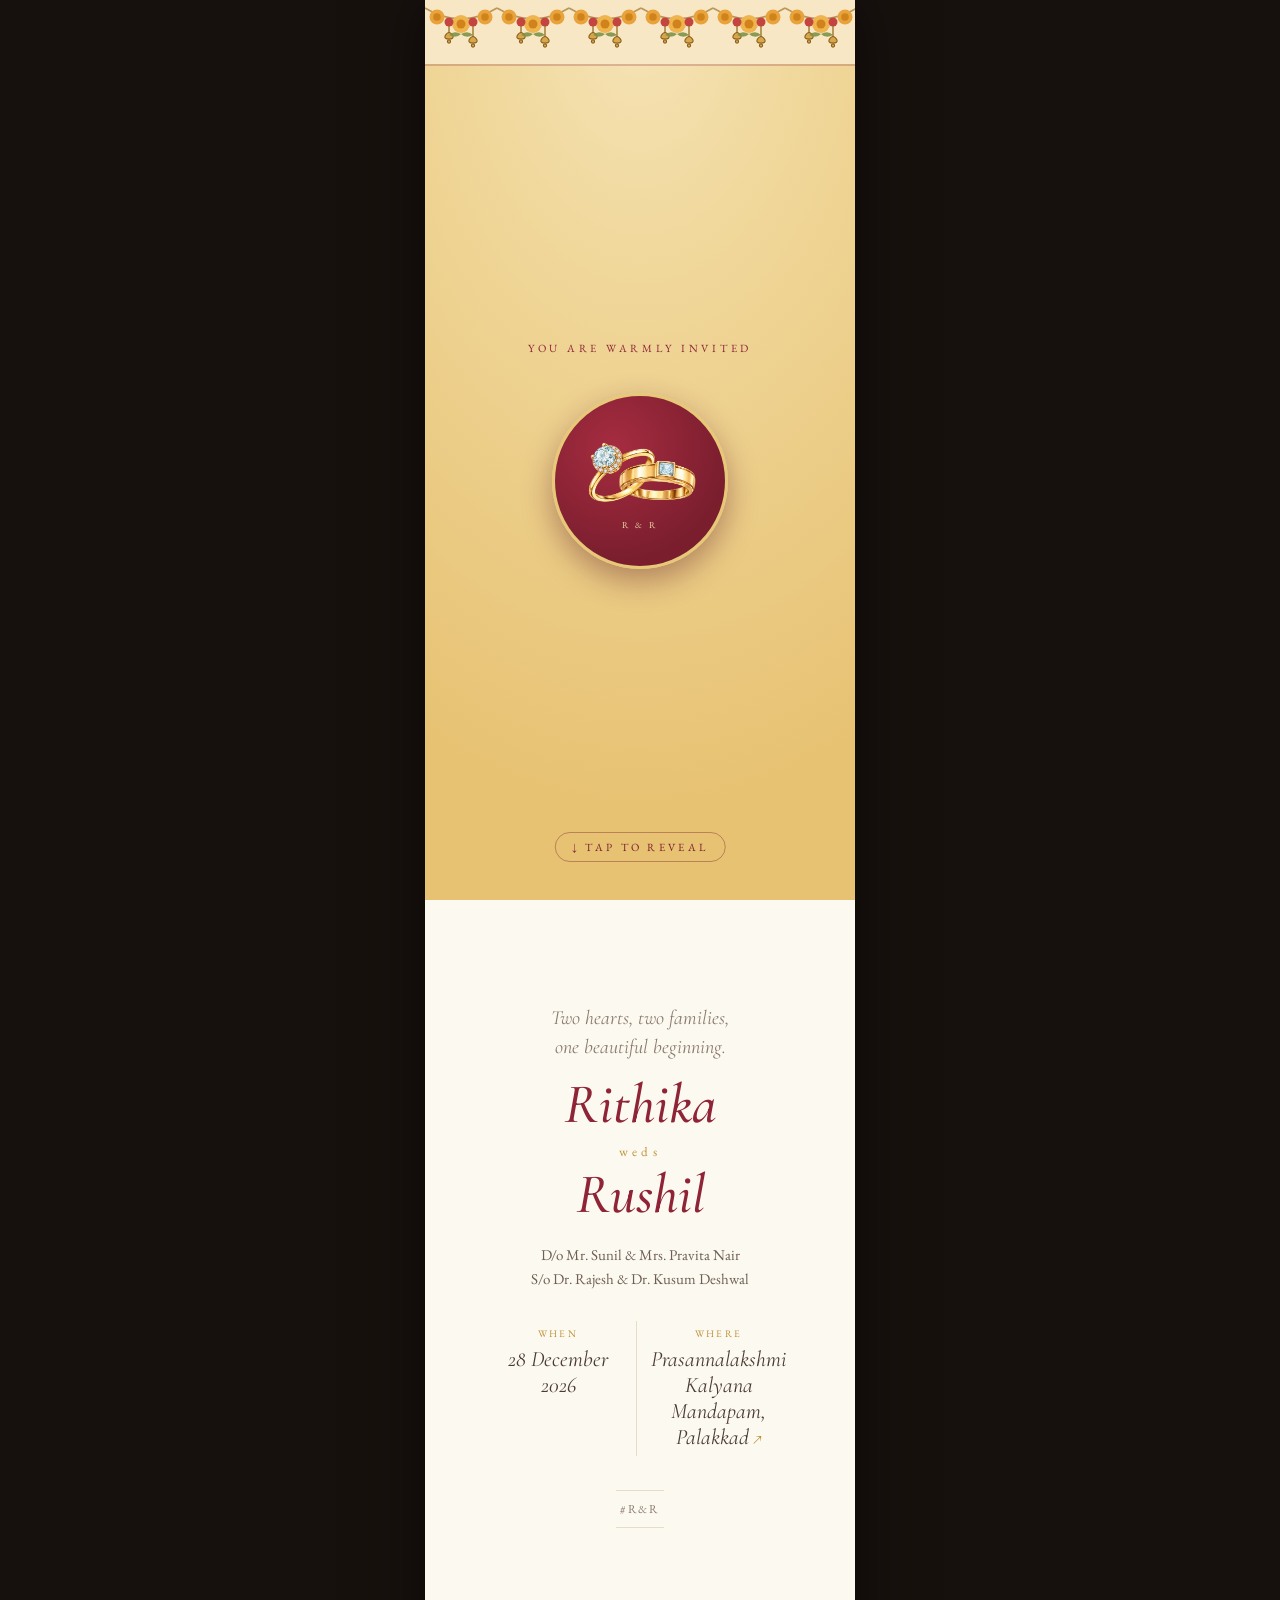
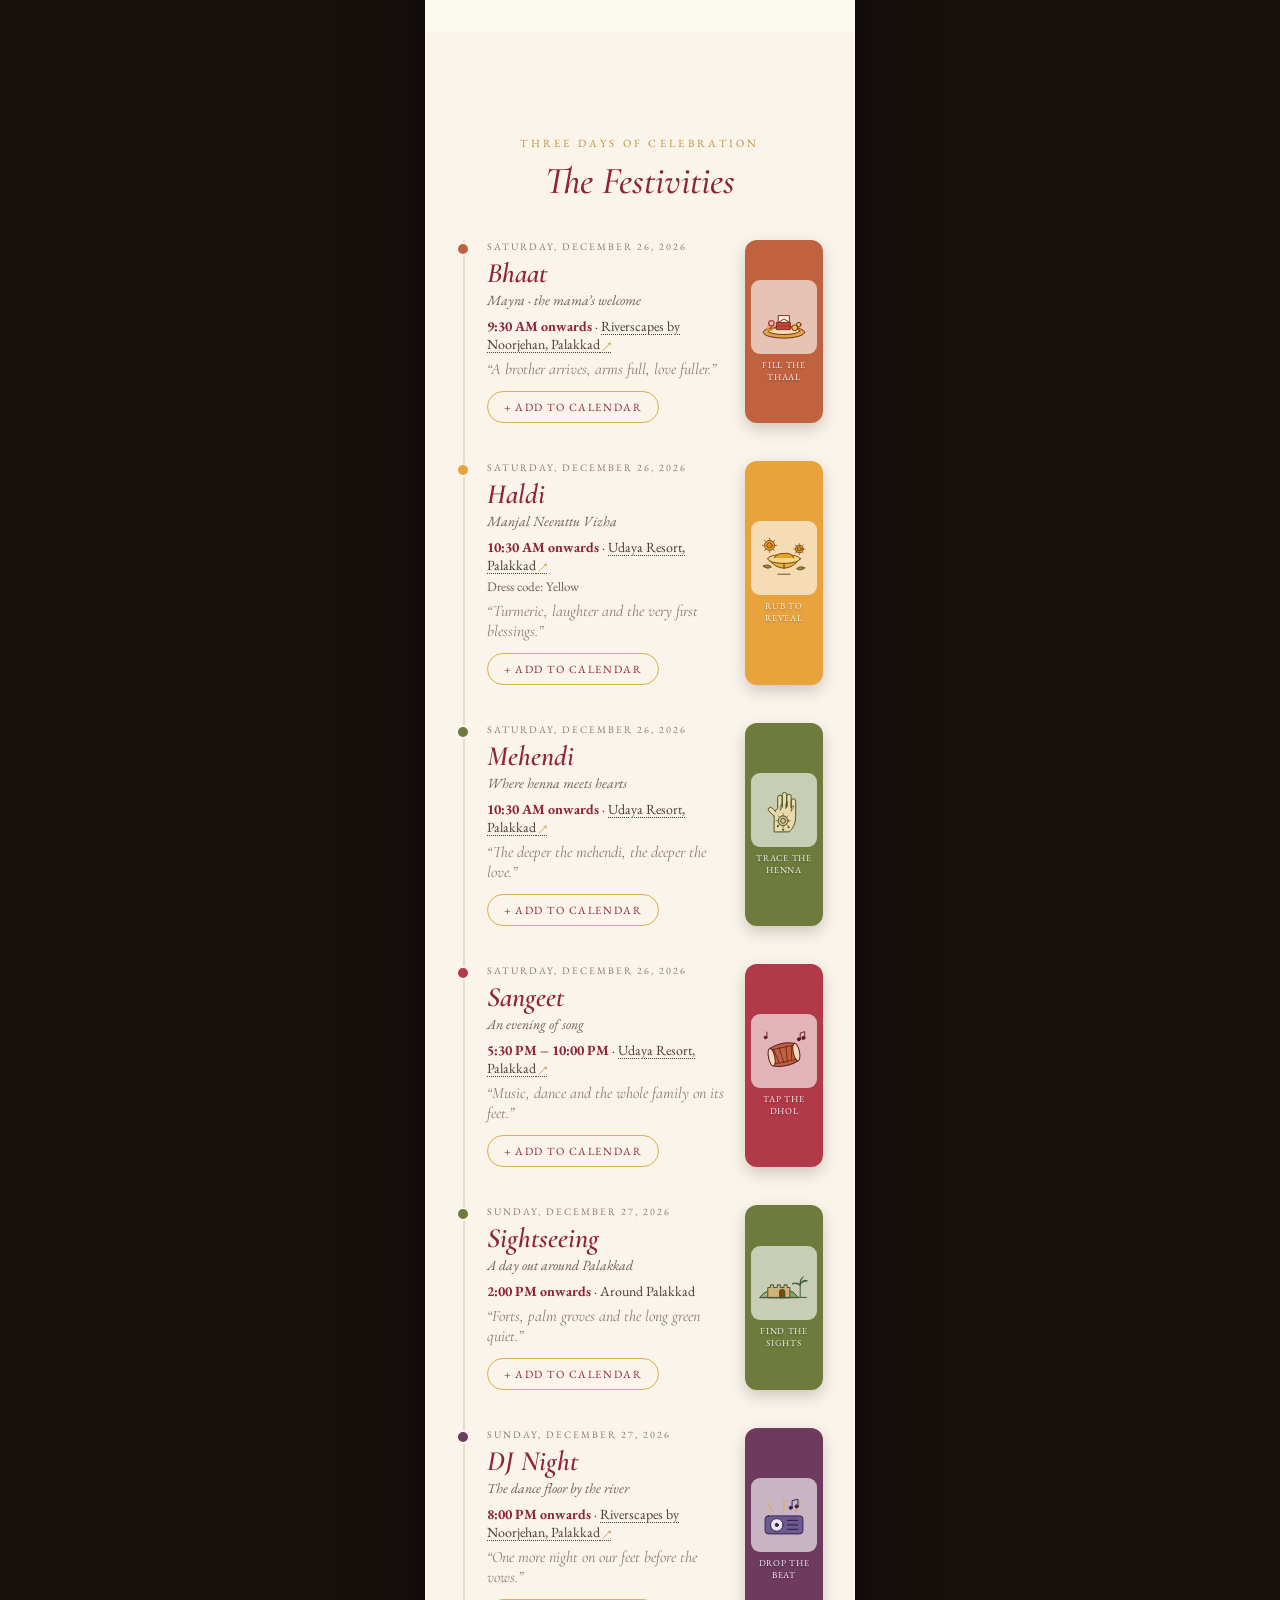
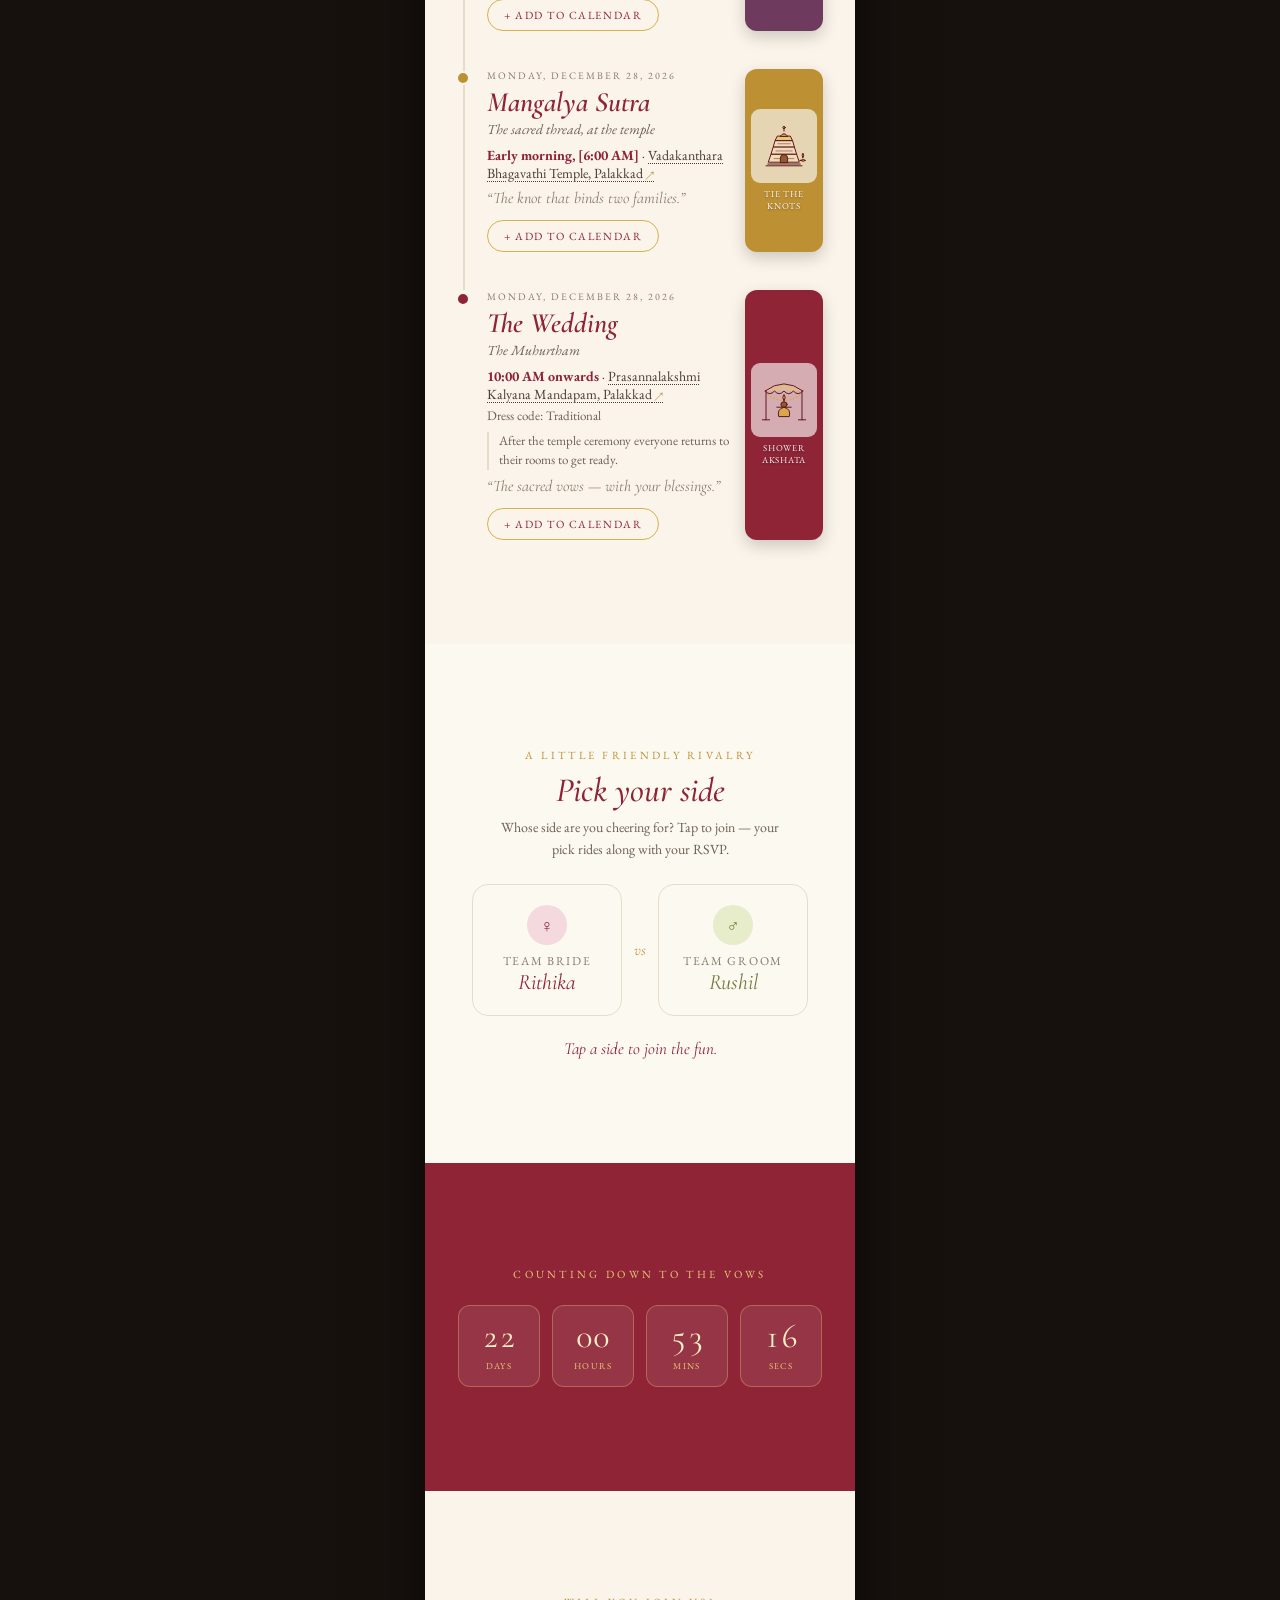
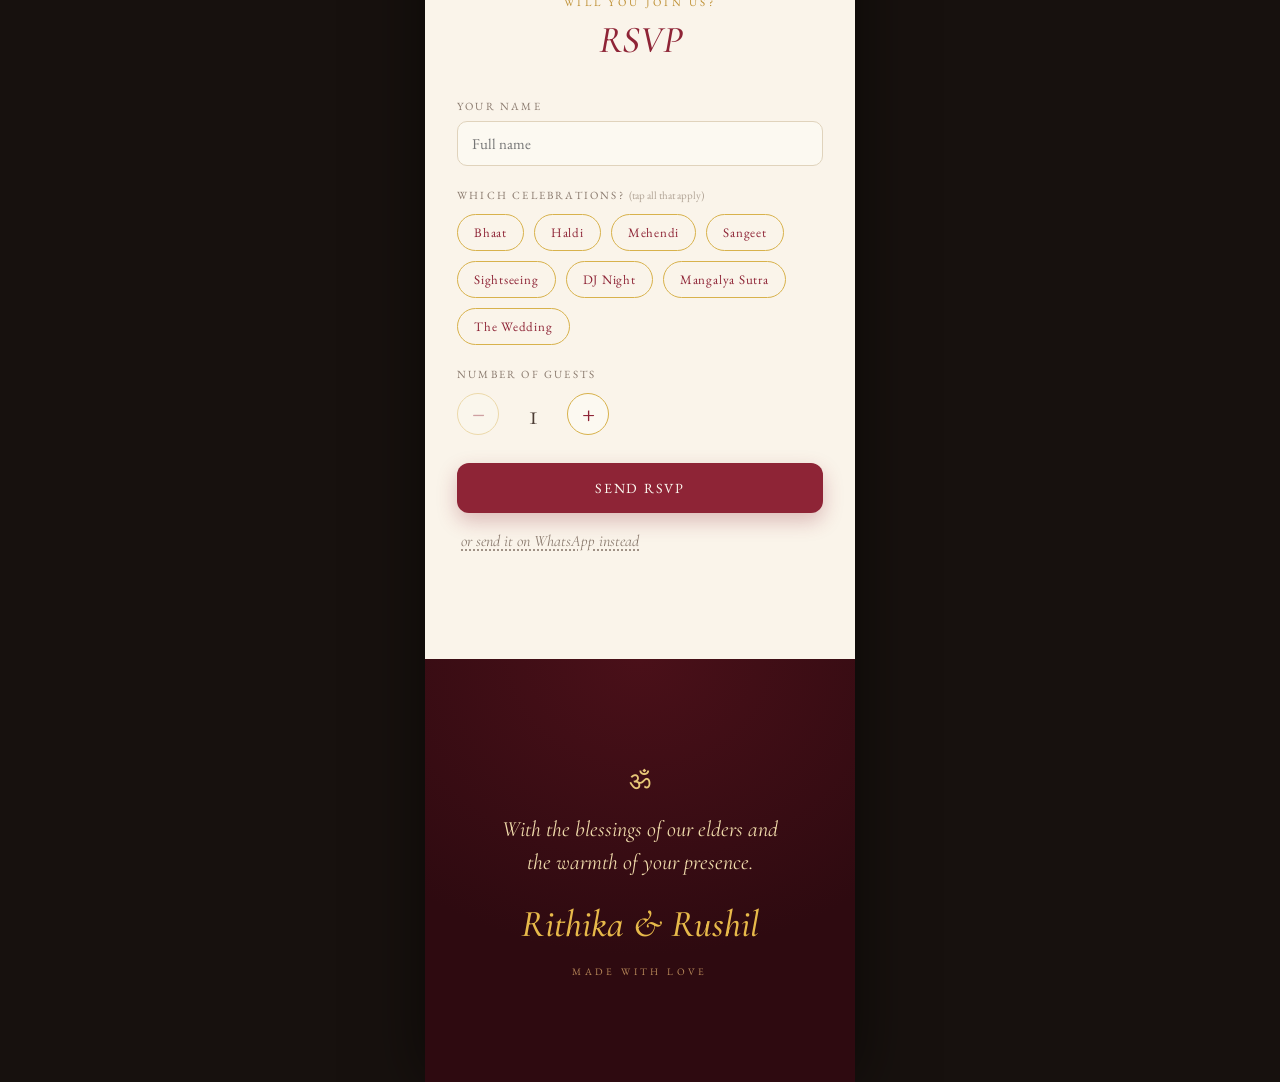
==== commit 924208b0: "Fix the invisible sightseeing map; reword the invitation SIGHT_ICONS was deleted along with the old " ====
--- a/index.html
+++ b/index.html
@@ -276,10 +276,10 @@
 
   <!-- ============================ INVITATION ============================ -->
   <section class="invitation reveal" id="invitation" data-screen-label="Invitation">
-    <p class="script-muted reveal-item">Together with their families</p>
+    <p class="script-muted reveal-item">Two hearts, two families,<br>one beautiful beginning.</p>
 
     <h1 class="couple-name reveal-item" data-w="brideName">[Bride Name]</h1>
-    <div class="amp reveal-item">&amp;</div>
+    <div class="weds reveal-item">weds</div>
     <h1 class="couple-name reveal-item" data-w="groomName">[Groom Name]</h1>
 
     <p class="parents reveal-item">
--- a/styles.css
+++ b/styles.css
@@ -256,9 +256,10 @@
 .script-muted {
   font-family: var(--script);
   font-style: italic;
-  font-size: 19px;
+  font-size: 20px;
+  line-height: 1.45;
   color: var(--ink-muted);
-  margin: 0;
+  margin: 0 0 6px;
 }
 .couple-name {
   font-family: var(--script);
@@ -273,13 +274,14 @@
   /* a long name should break into even lines, not leave a word stranded */
   text-wrap: balance;
 }
-.couple-name + .amp + .couple-name { margin: 0 0 20px; }
-.amp {
-  font-family: var(--script);
-  font-style: italic;
-  font-size: 30px;
+.couple-name + .weds + .couple-name { margin: 0 0 20px; }
+.weds {
+  font-family: var(--serif);
+  font-size: 13px;
+  letter-spacing: .32em;
+  text-transform: lowercase;
   color: var(--gold);
-  margin: 2px 0;
+  margin: 10px 0 6px;
 }
 .parents {
   font-size: 15px;
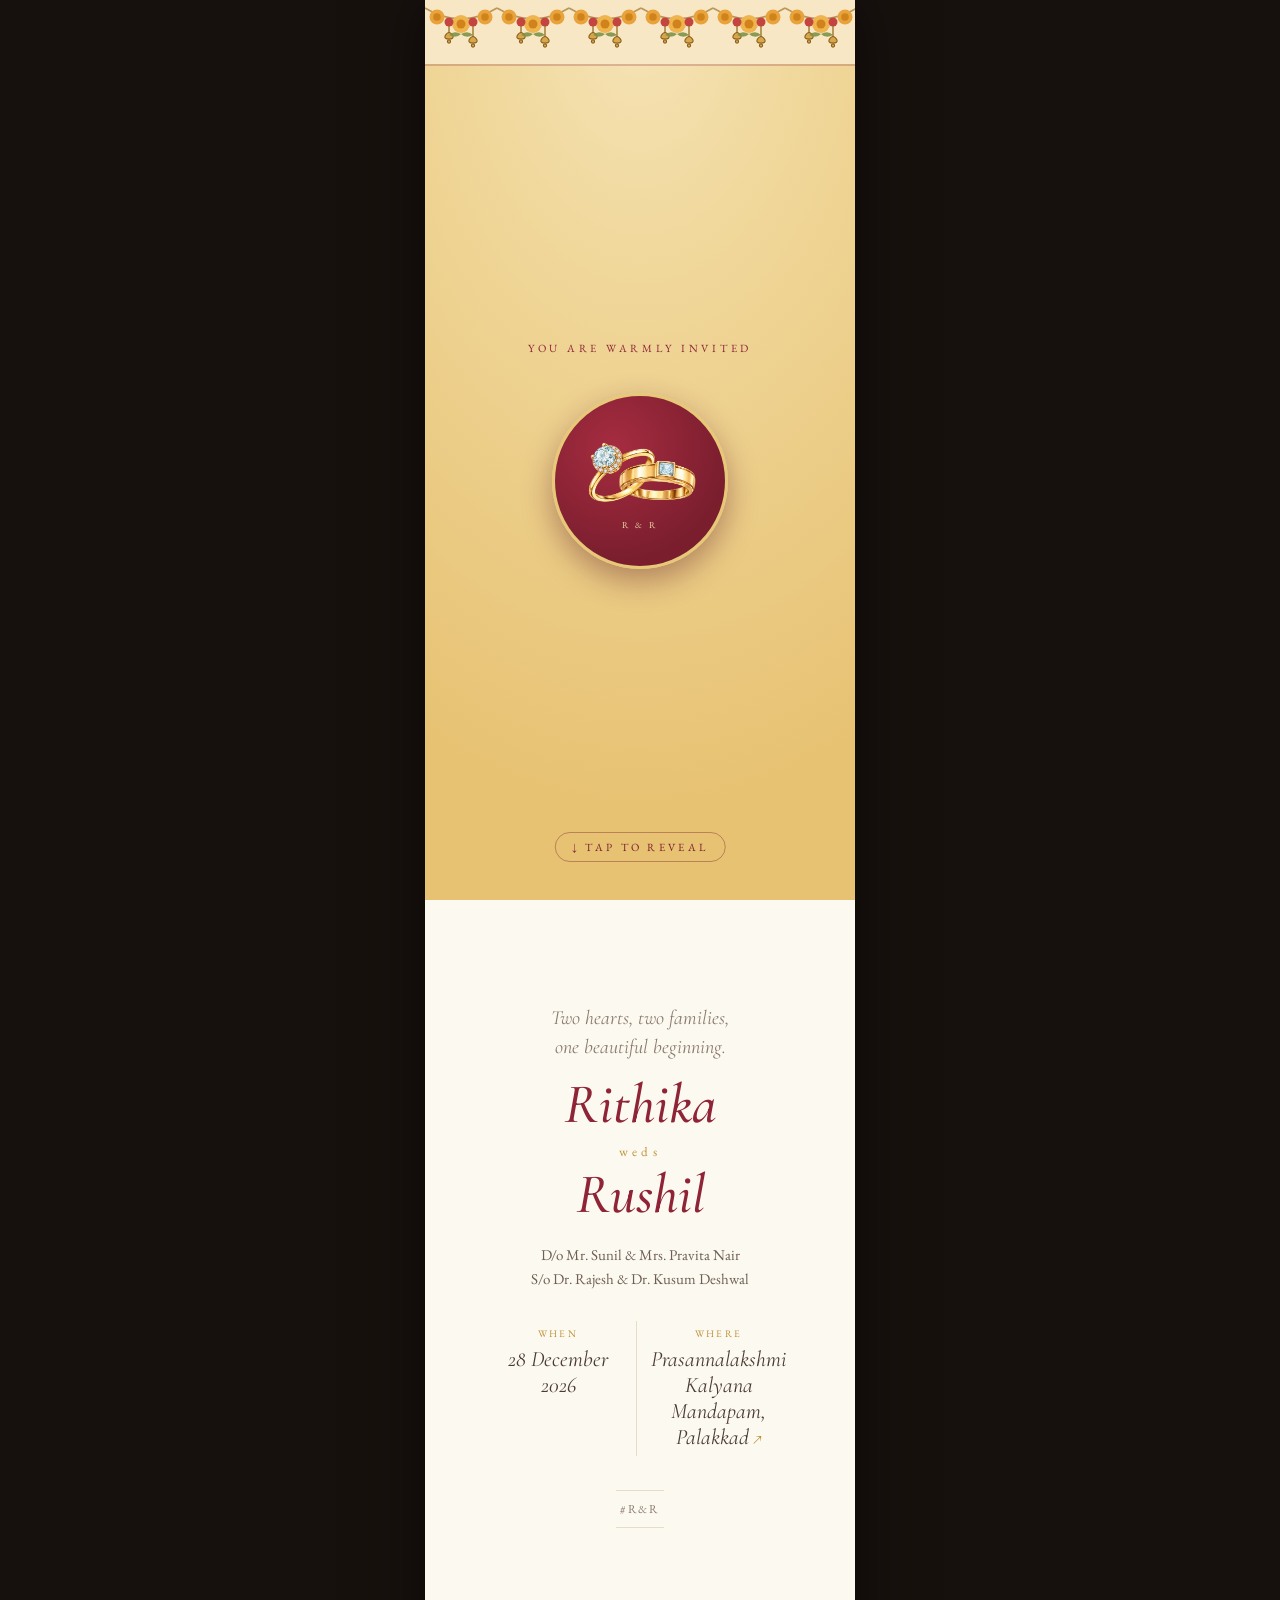
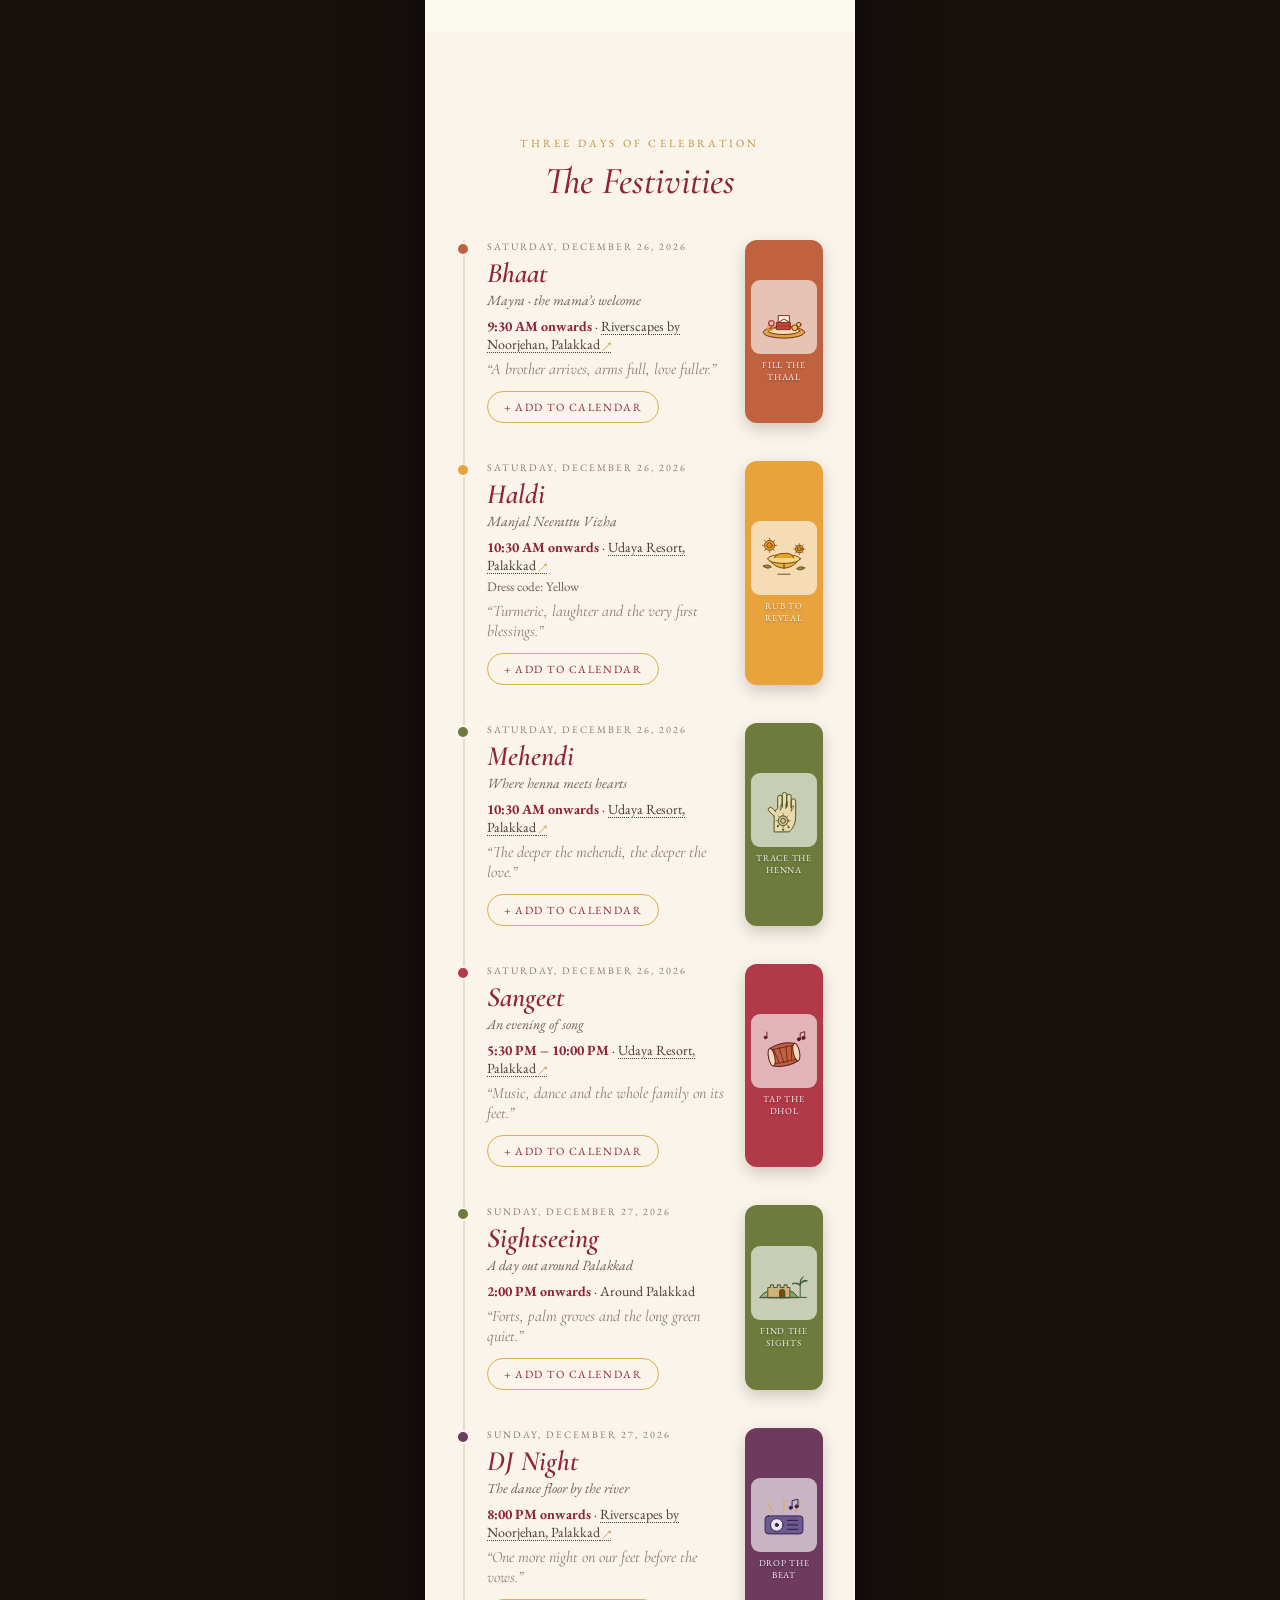
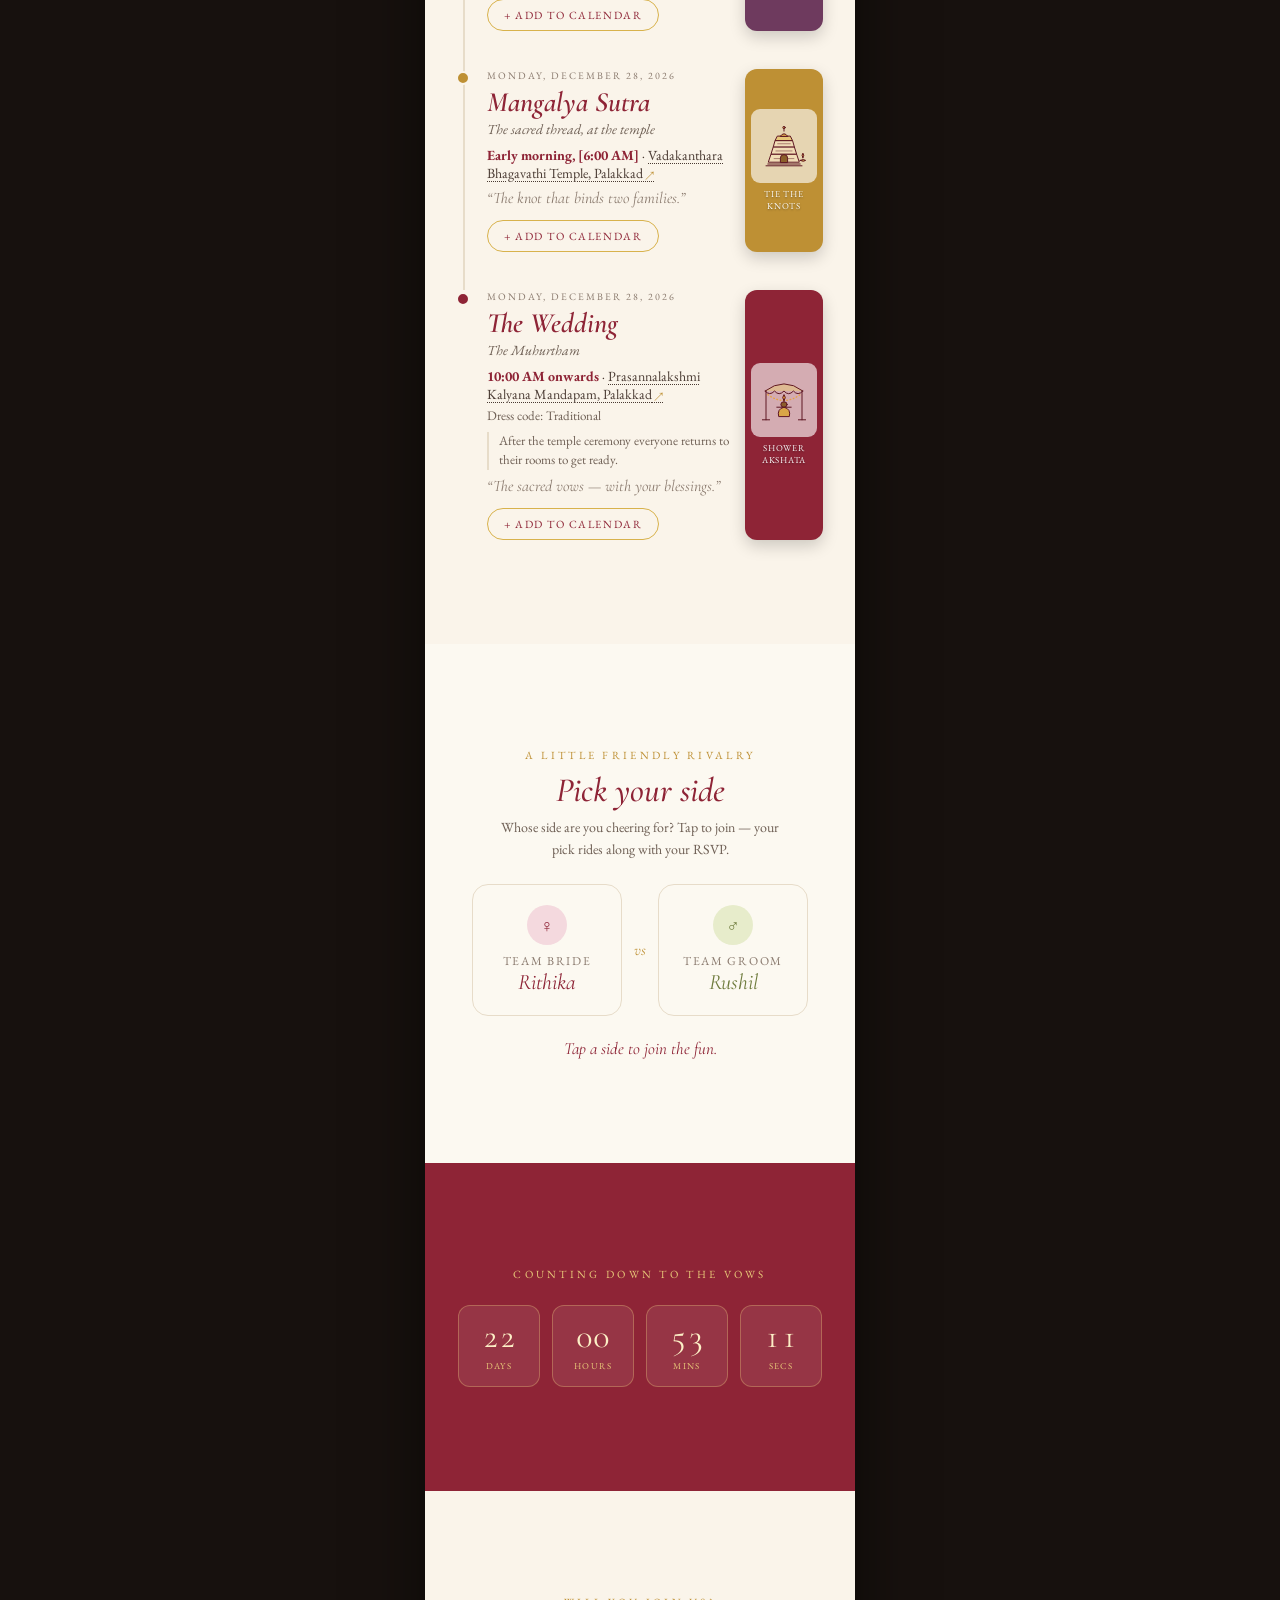
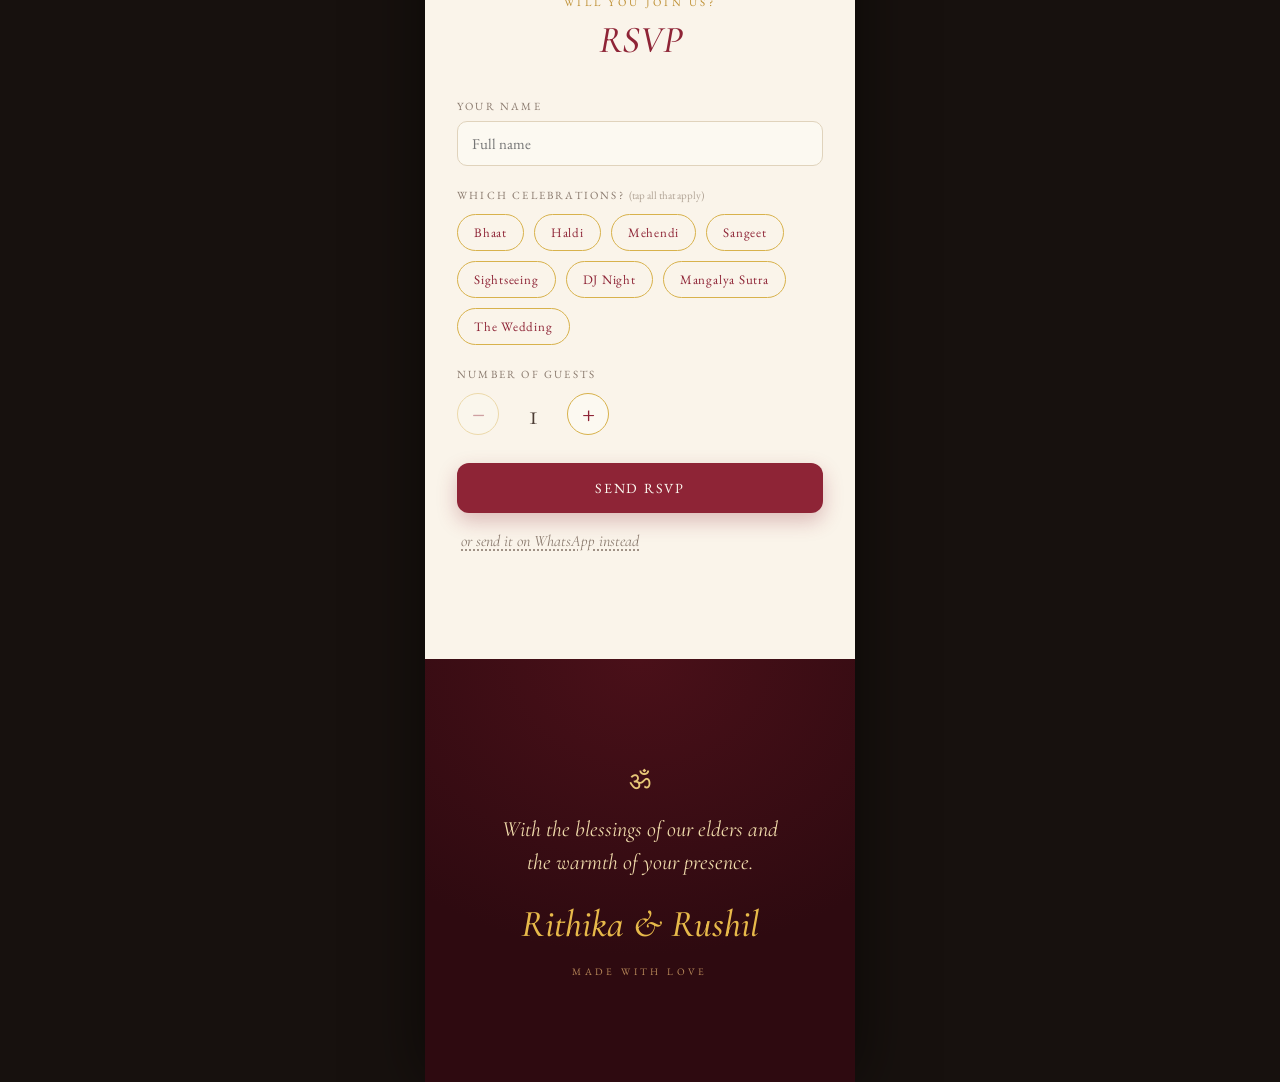
==== commit 5ad045a9: "Serve the bride's and groom's invitations from one deployment Both subdomains point at the same serv" ====
--- a/index.html
+++ b/index.html
@@ -266,7 +266,7 @@
             <source srcset="assets/web/ring.webp" type="image/webp">
             <img src="assets/web/ring.png" alt="" decoding="async">
           </picture>
-          <span class="seal-initials"><span data-w="brideInitial">B</span> &amp; <span data-w="groomInitial">G</span></span>
+          <span class="seal-initials"><span data-w="initialFirst">R</span> &amp; <span data-w="initialSecond">R</span></span>
         </a>
       </div>
 
@@ -278,13 +278,13 @@
   <section class="invitation reveal" id="invitation" data-screen-label="Invitation">
     <p class="script-muted reveal-item">Two hearts, two families,<br>one beautiful beginning.</p>
 
-    <h1 class="couple-name reveal-item" data-w="brideName">[Bride Name]</h1>
+    <h1 class="couple-name reveal-item" data-w="nameFirst">[Name]</h1>
     <div class="weds reveal-item">weds</div>
-    <h1 class="couple-name reveal-item" data-w="groomName">[Groom Name]</h1>
+    <h1 class="couple-name reveal-item" data-w="nameSecond">[Name]</h1>
 
     <p class="parents reveal-item">
-      <span data-w="brideParents">D/o [Bride's Parents]</span><br>
-      <span data-w="groomParents">S/o [Groom's Parents]</span>
+      <span data-w="parentsFirst"></span><br>
+      <span data-w="parentsSecond"></span>
     </p>
 
     <div class="whenwhere reveal-item">
@@ -396,7 +396,7 @@
     <div class="blessing-body">
       <p class="om reveal-item" aria-hidden="true">ॐ</p>
       <p class="blessing-text reveal-item">With the blessings of our elders and the warmth of your presence.</p>
-      <h2 class="blessing-names reveal-item"><span data-w="brideShort">[Bride]</span> &amp; <span data-w="groomShort">[Groom]</span></h2>
+      <h2 class="blessing-names reveal-item"><span data-w="shortFirst"></span> &amp; <span data-w="shortSecond"></span></h2>
       <p class="madewith reveal-item">Made with love</p>
     </div>
   </section>
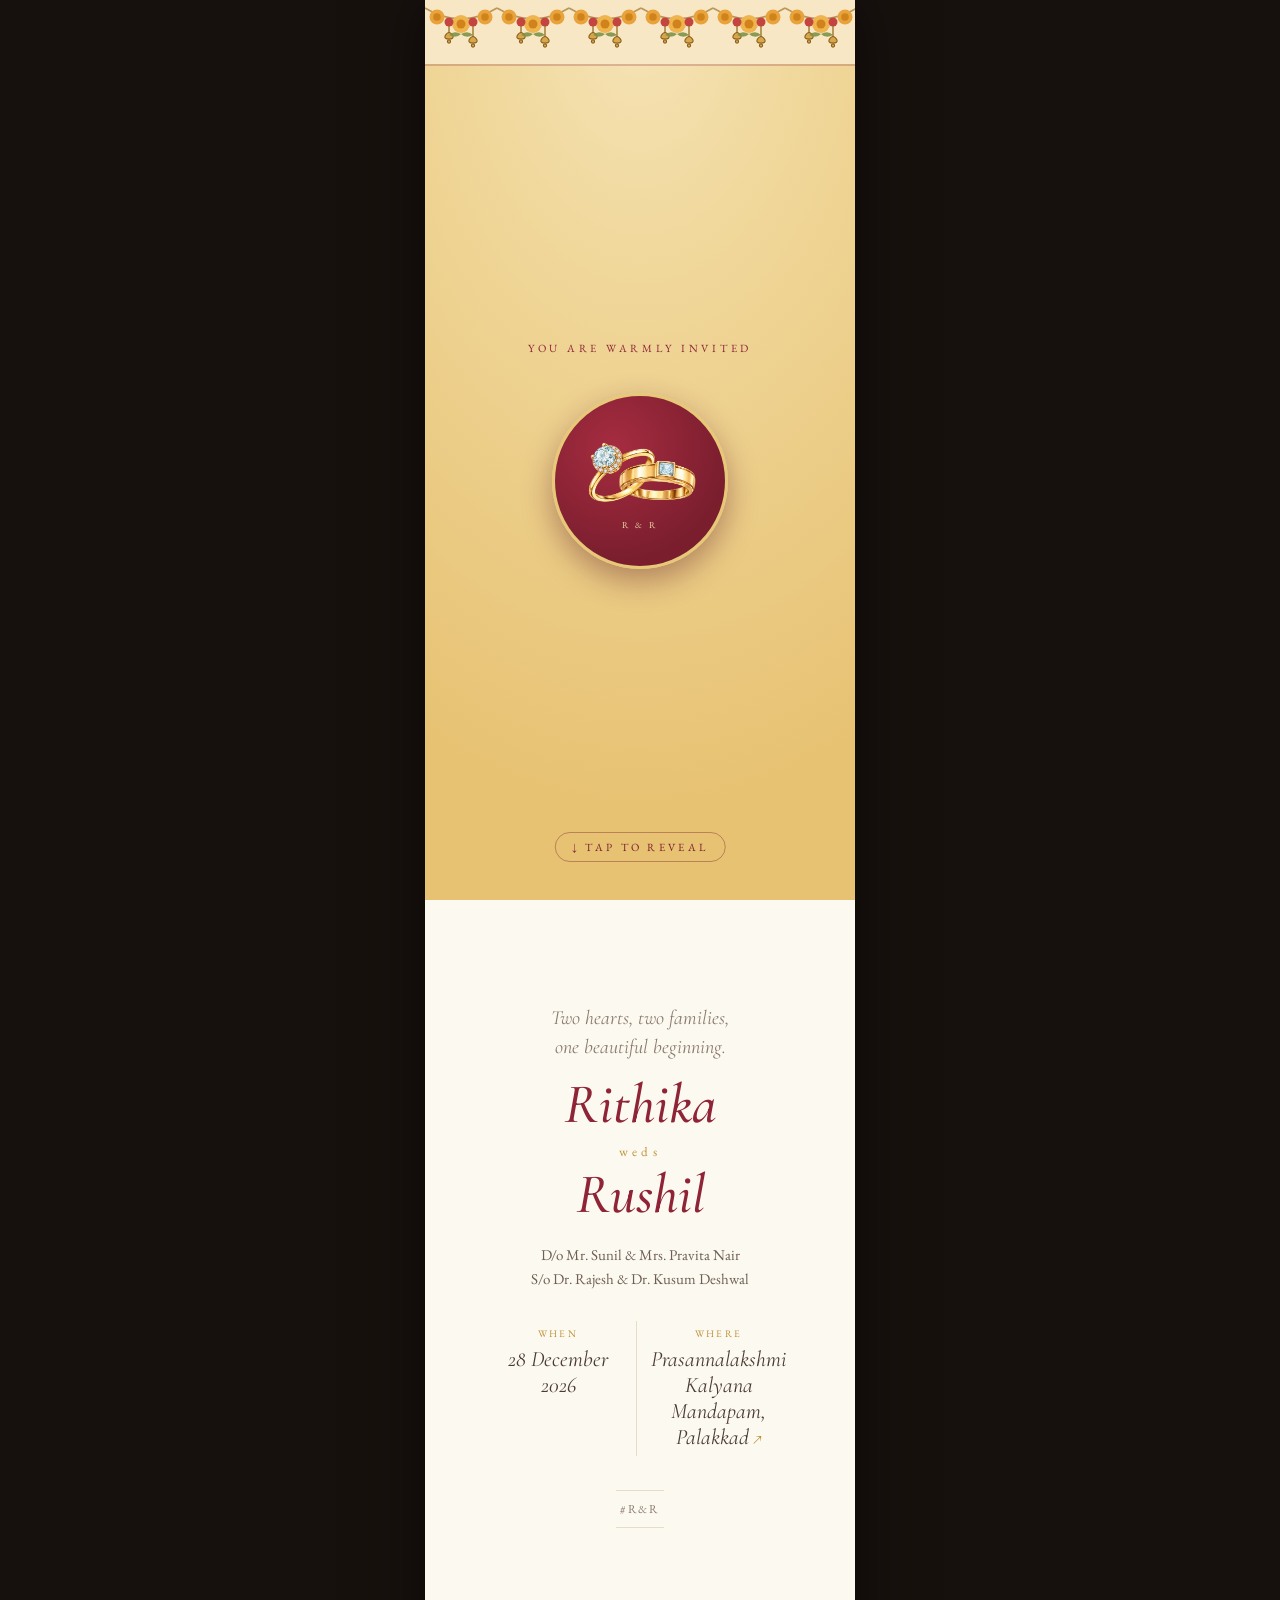
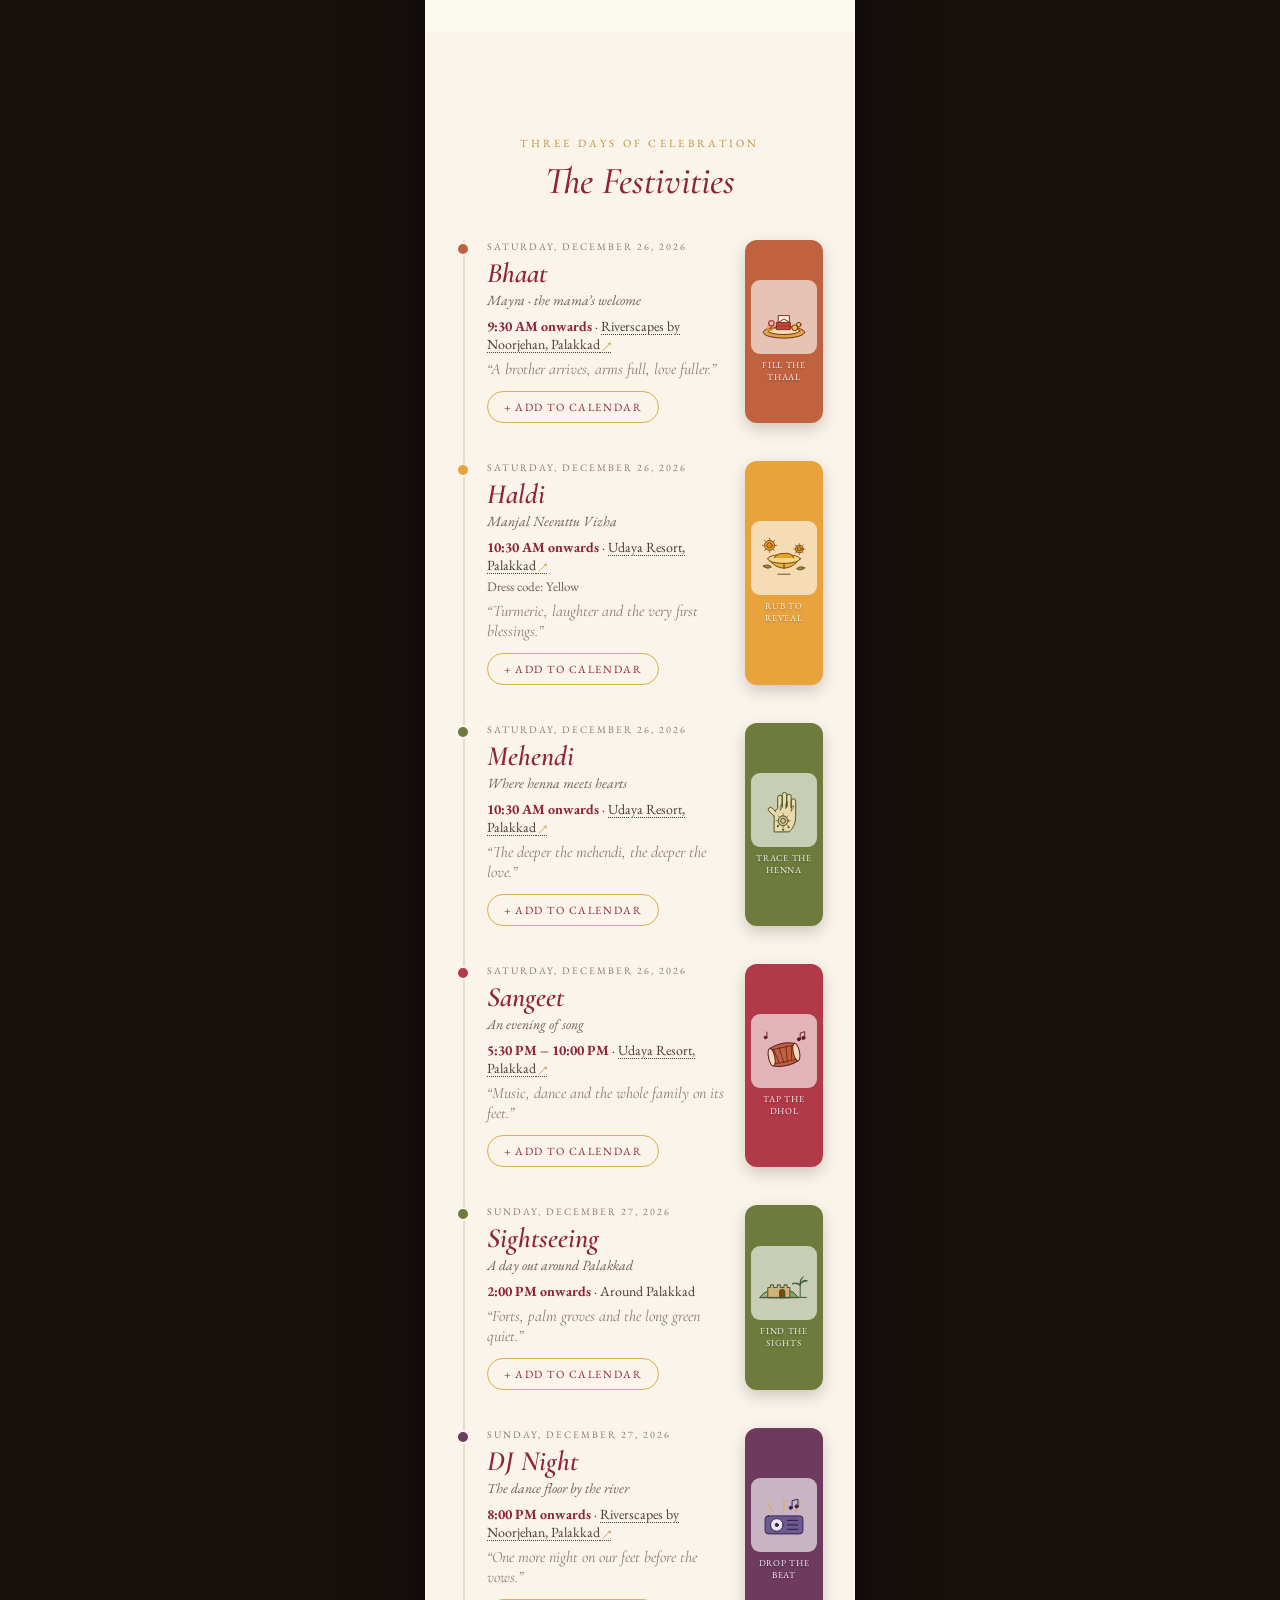
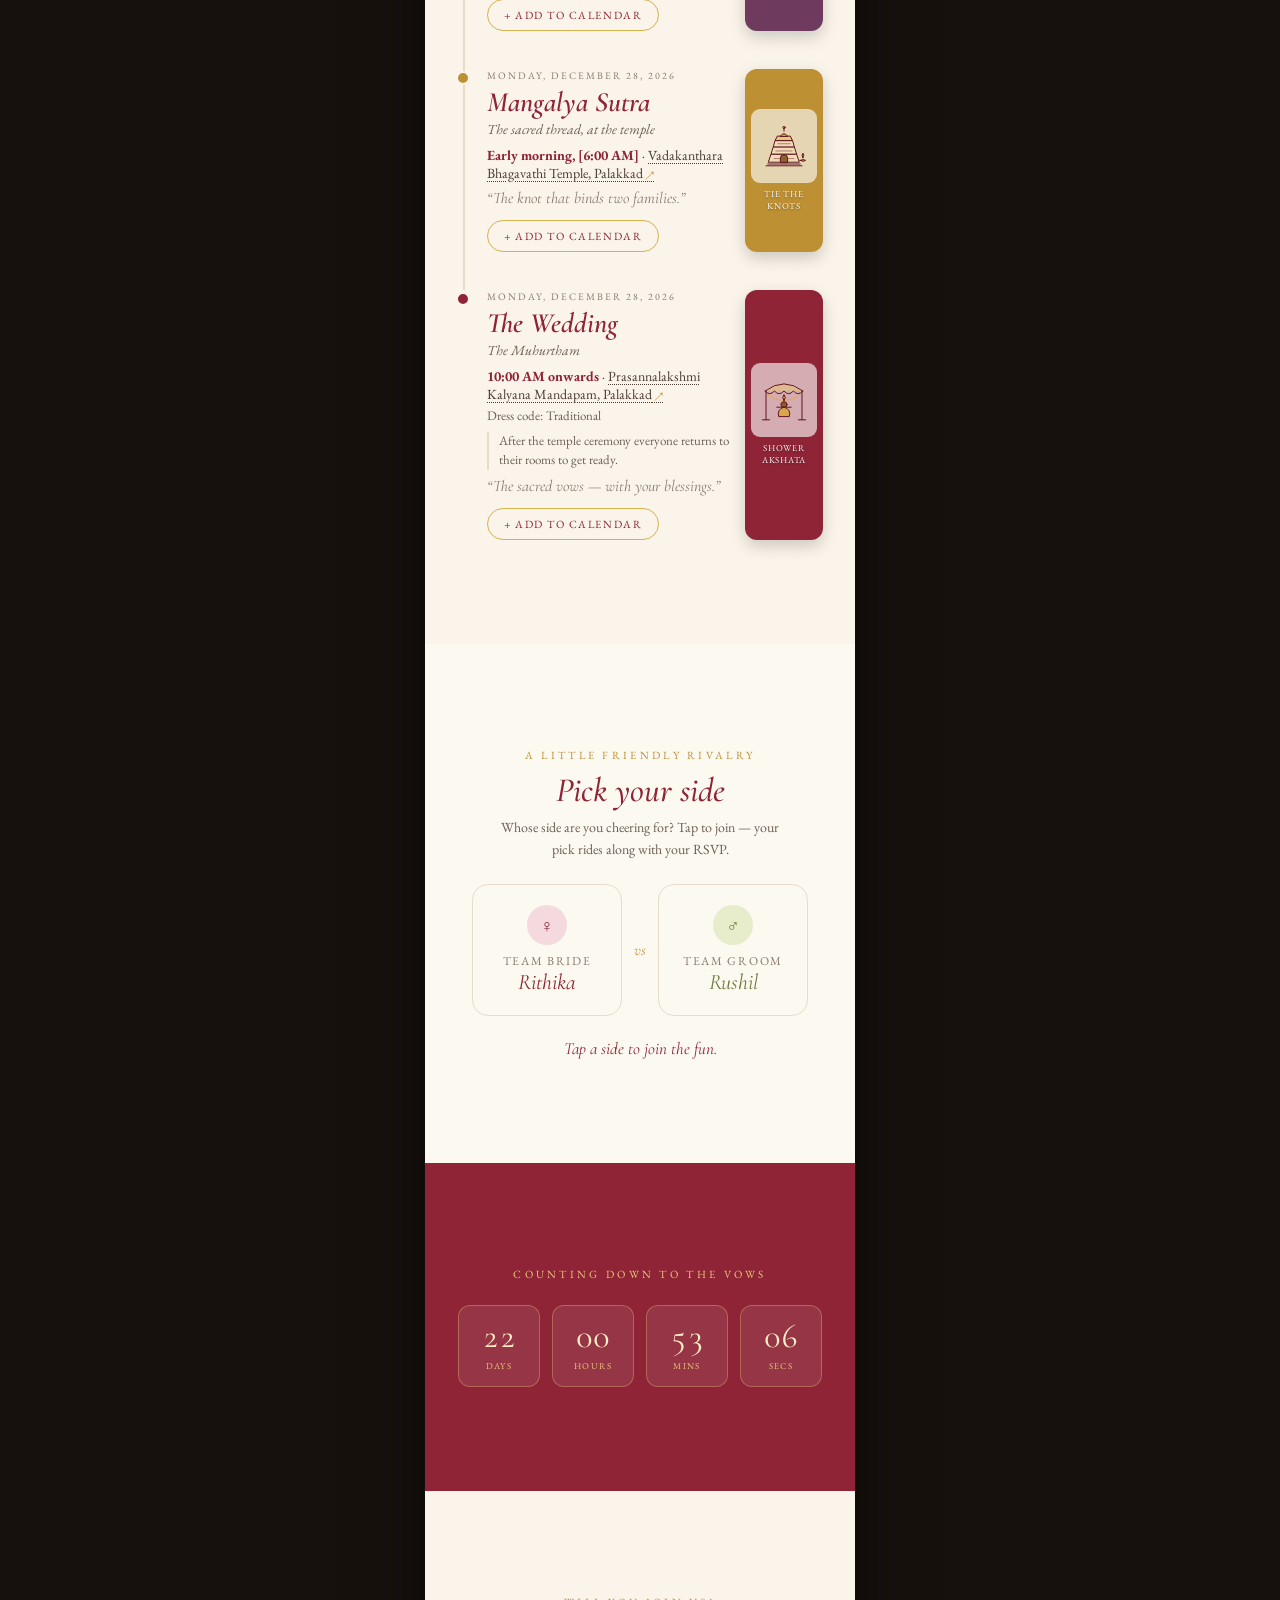
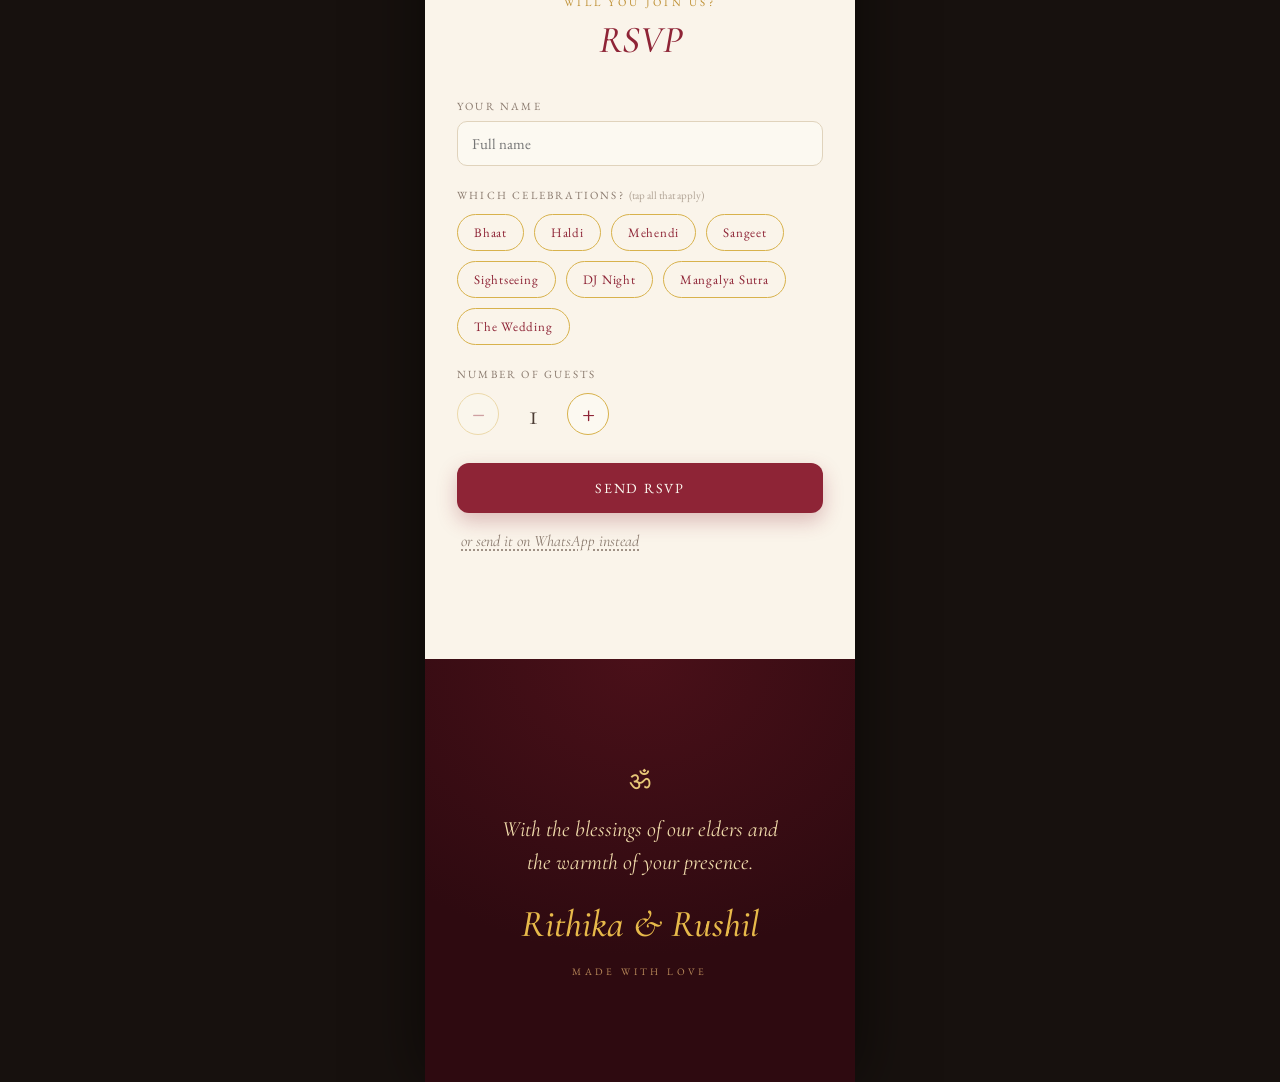
==== commit 8e956aa6: "Serve the two invitations as paths, not subdomains Railway issues one *.up.railway.app domain per se" ====
--- a/index.html
+++ b/index.html
@@ -14,7 +14,7 @@
 <link rel="preconnect" href="https://fonts.googleapis.com">
 <link rel="preconnect" href="https://fonts.gstatic.com" crossorigin>
 <link href="https://fonts.googleapis.com/css2?family=Cormorant+Garamond:ital,wght@0,400;0,500;0,600;1,400;1,500;1,600&family=EB+Garamond:wght@400;500;600&display=swap" rel="stylesheet">
-<link rel="stylesheet" href="styles.css">
+<link rel="stylesheet" href="/styles.css">
 <link rel="icon" href="data:image/svg+xml,<svg xmlns='http://www.w3.org/2000/svg' viewBox='0 0 32 32'><circle cx='16' cy='16' r='15' fill='%238E2436'/><text x='16' y='23' font-size='20' font-family='Georgia,serif' font-style='italic' text-anchor='middle' fill='%23F0D48A'>%26</text></svg>">
 </head>
 <body>
@@ -263,8 +263,8 @@
 
         <a class="seal cover-in cover-in--2" href="#invitation" aria-label="Reveal the invitation">
           <picture class="seal-ring">
-            <source srcset="assets/web/ring.webp" type="image/webp">
-            <img src="assets/web/ring.png" alt="" decoding="async">
+            <source srcset="/assets/web/ring.webp" type="image/webp">
+            <img src="/assets/web/ring.png" alt="" decoding="async">
           </picture>
           <span class="seal-initials"><span data-w="initialFirst">R</span> &amp; <span data-w="initialSecond">R</span></span>
         </a>
@@ -436,8 +436,8 @@
   </div>
 </div>
 
-<script src="config.js"></script>
-<script src="games.js"></script>
-<script src="app.js"></script>
+<script src="/config.js"></script>
+<script src="/games.js"></script>
+<script src="/app.js"></script>
 </body>
 </html>
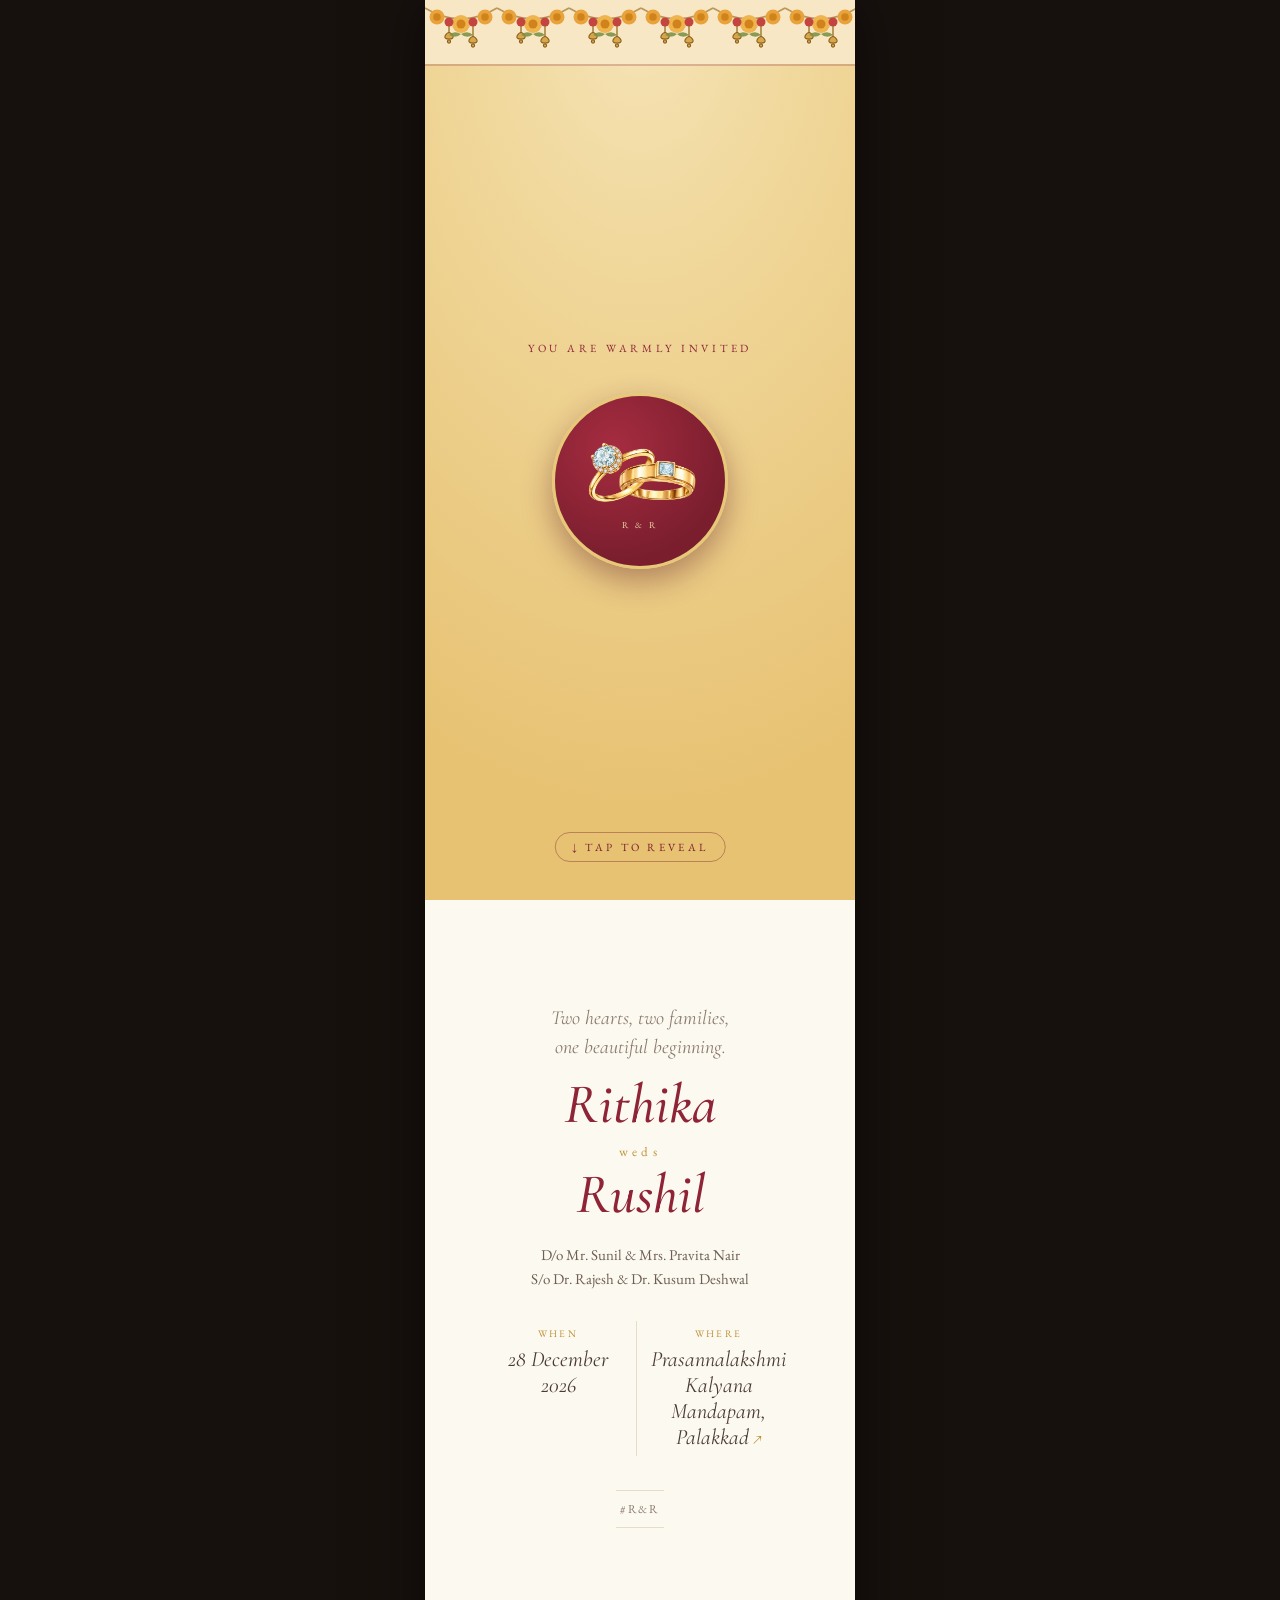
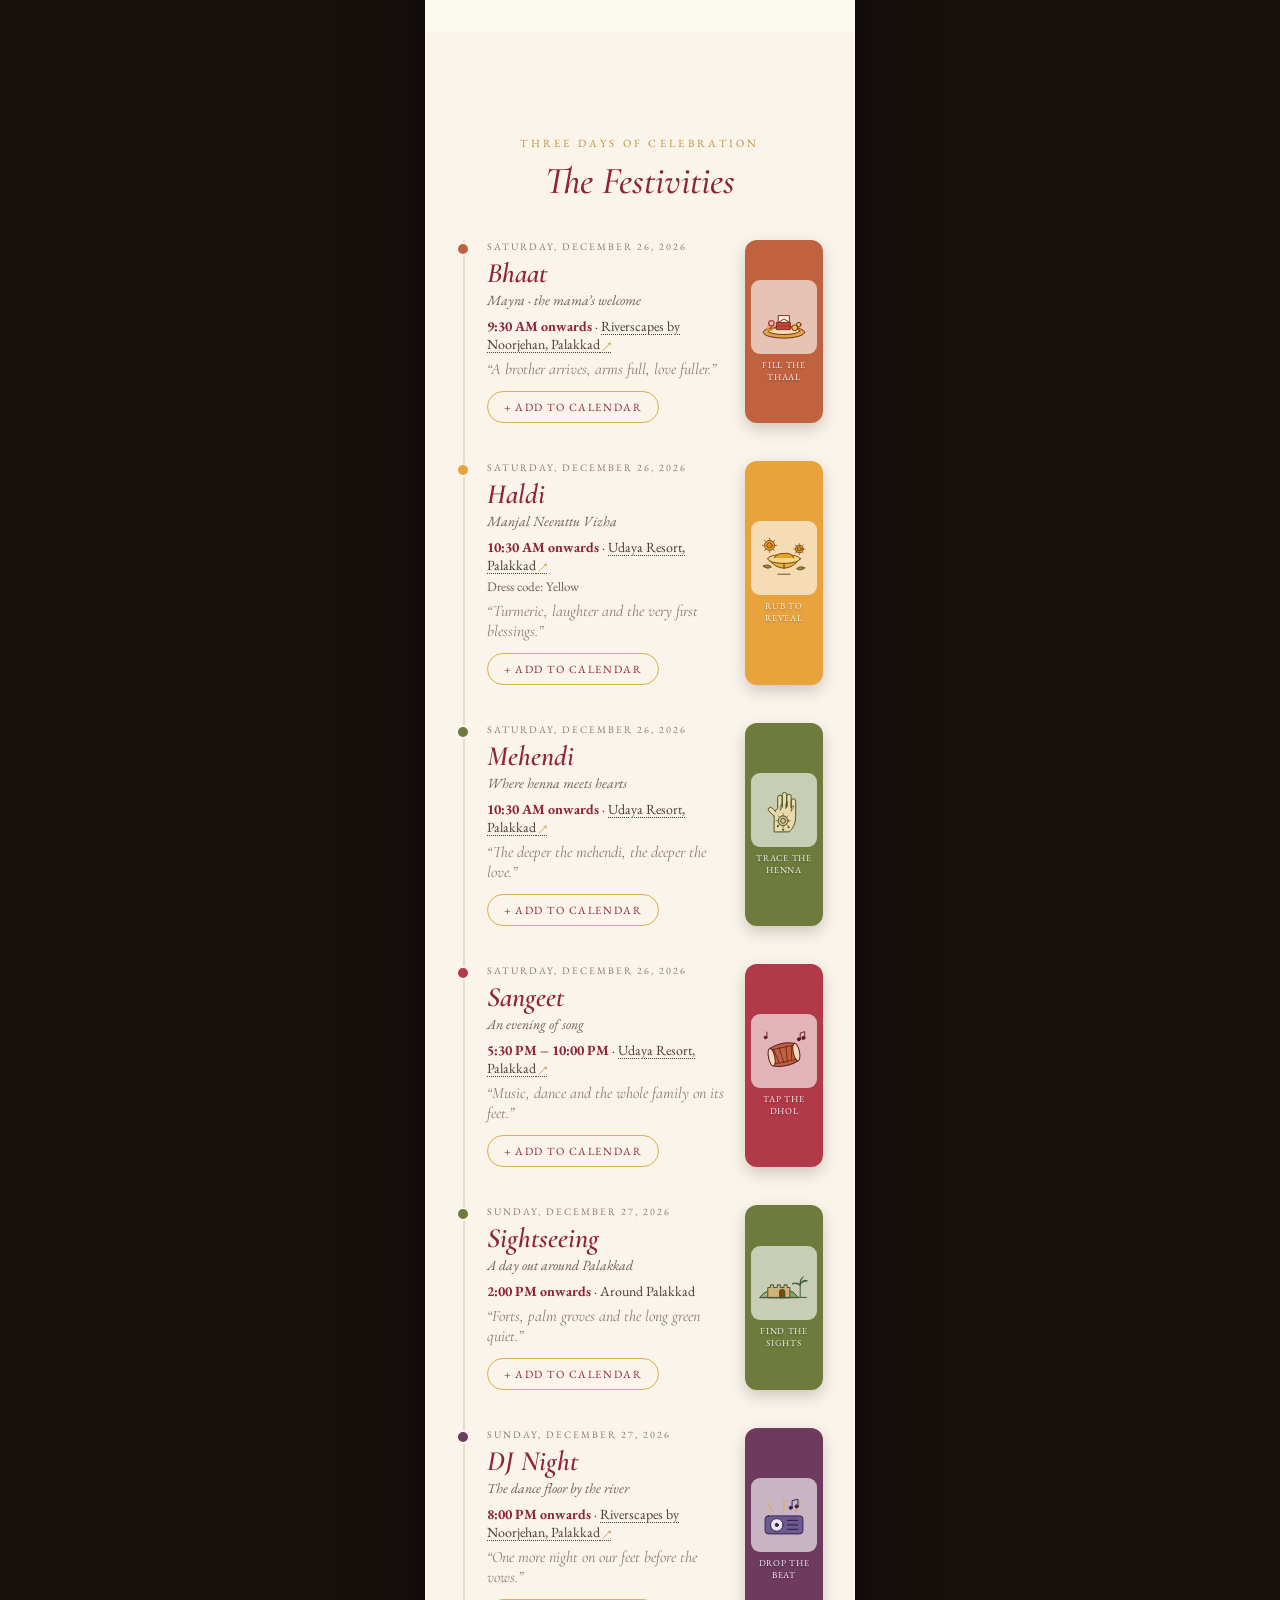
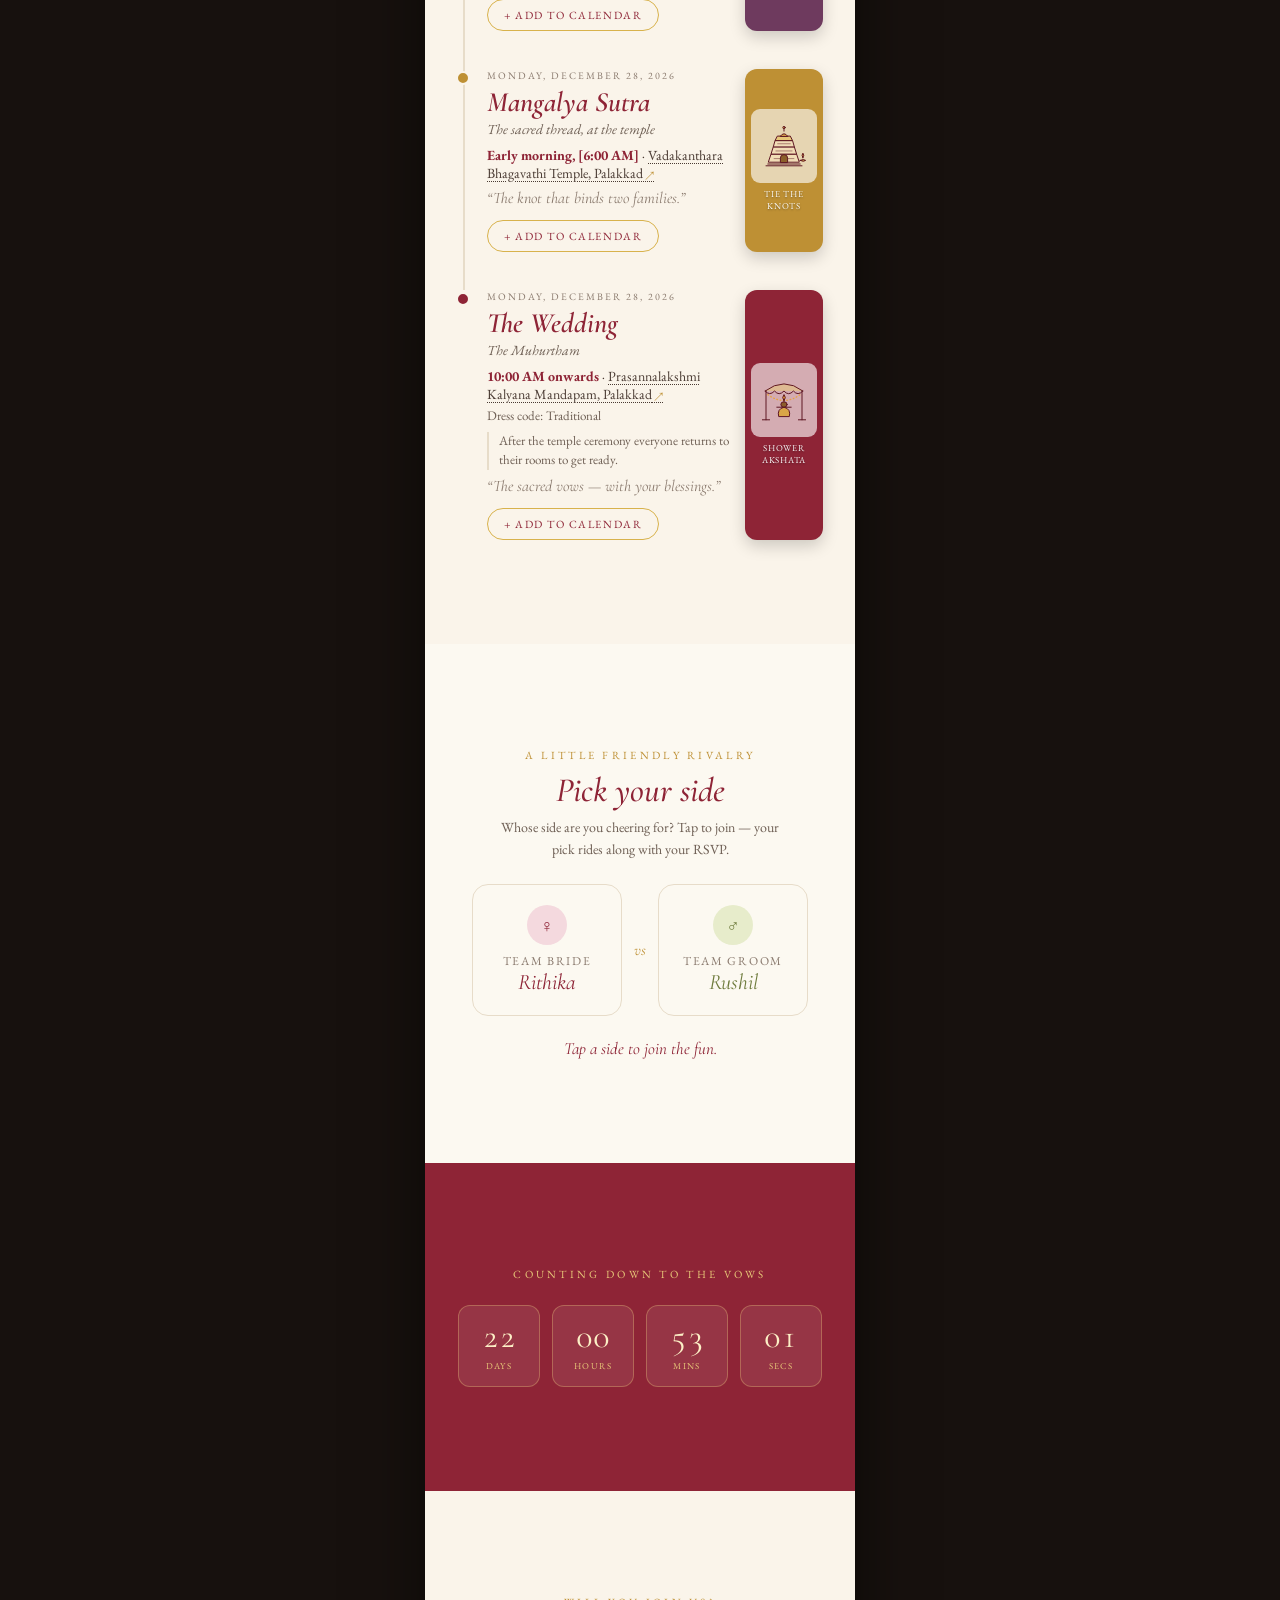
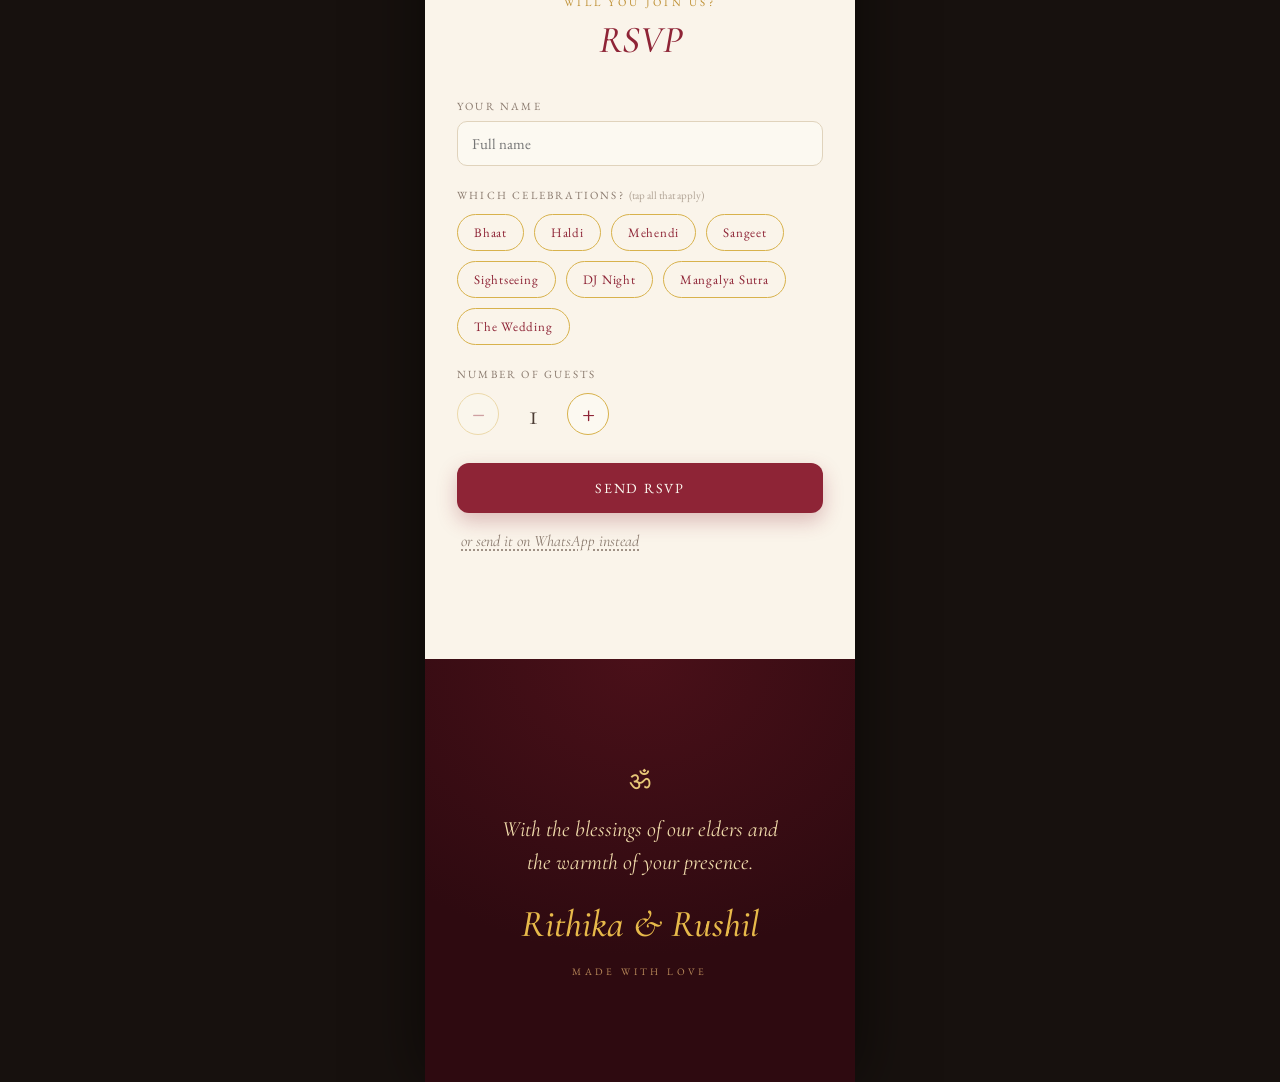
==== commit 9559128b: "Use rr.svg as the browser icon Replaces the inline data-URI favicon, which was unreliable — the SVG " ====
--- a/index.html
+++ b/index.html
@@ -15,7 +15,10 @@
 <link rel="preconnect" href="https://fonts.gstatic.com" crossorigin>
 <link href="https://fonts.googleapis.com/css2?family=Cormorant+Garamond:ital,wght@0,400;0,500;0,600;1,400;1,500;1,600&family=EB+Garamond:wght@400;500;600&display=swap" rel="stylesheet">
 <link rel="stylesheet" href="/styles.css">
-<link rel="icon" href="data:image/svg+xml,<svg xmlns='http://www.w3.org/2000/svg' viewBox='0 0 32 32'><circle cx='16' cy='16' r='15' fill='%238E2436'/><text x='16' y='23' font-size='20' font-family='Georgia,serif' font-style='italic' text-anchor='middle' fill='%23F0D48A'>%26</text></svg>">
+<!-- SVG for browsers that take it, PNG for the rest, 180px for a phone home screen -->
+<link rel="icon" type="image/svg+xml" href="/assets/rr.svg">
+<link rel="icon" type="image/png" sizes="32x32" href="/assets/web/icon-32.png">
+<link rel="apple-touch-icon" href="/assets/web/icon-180.png">
 </head>
 <body>
 
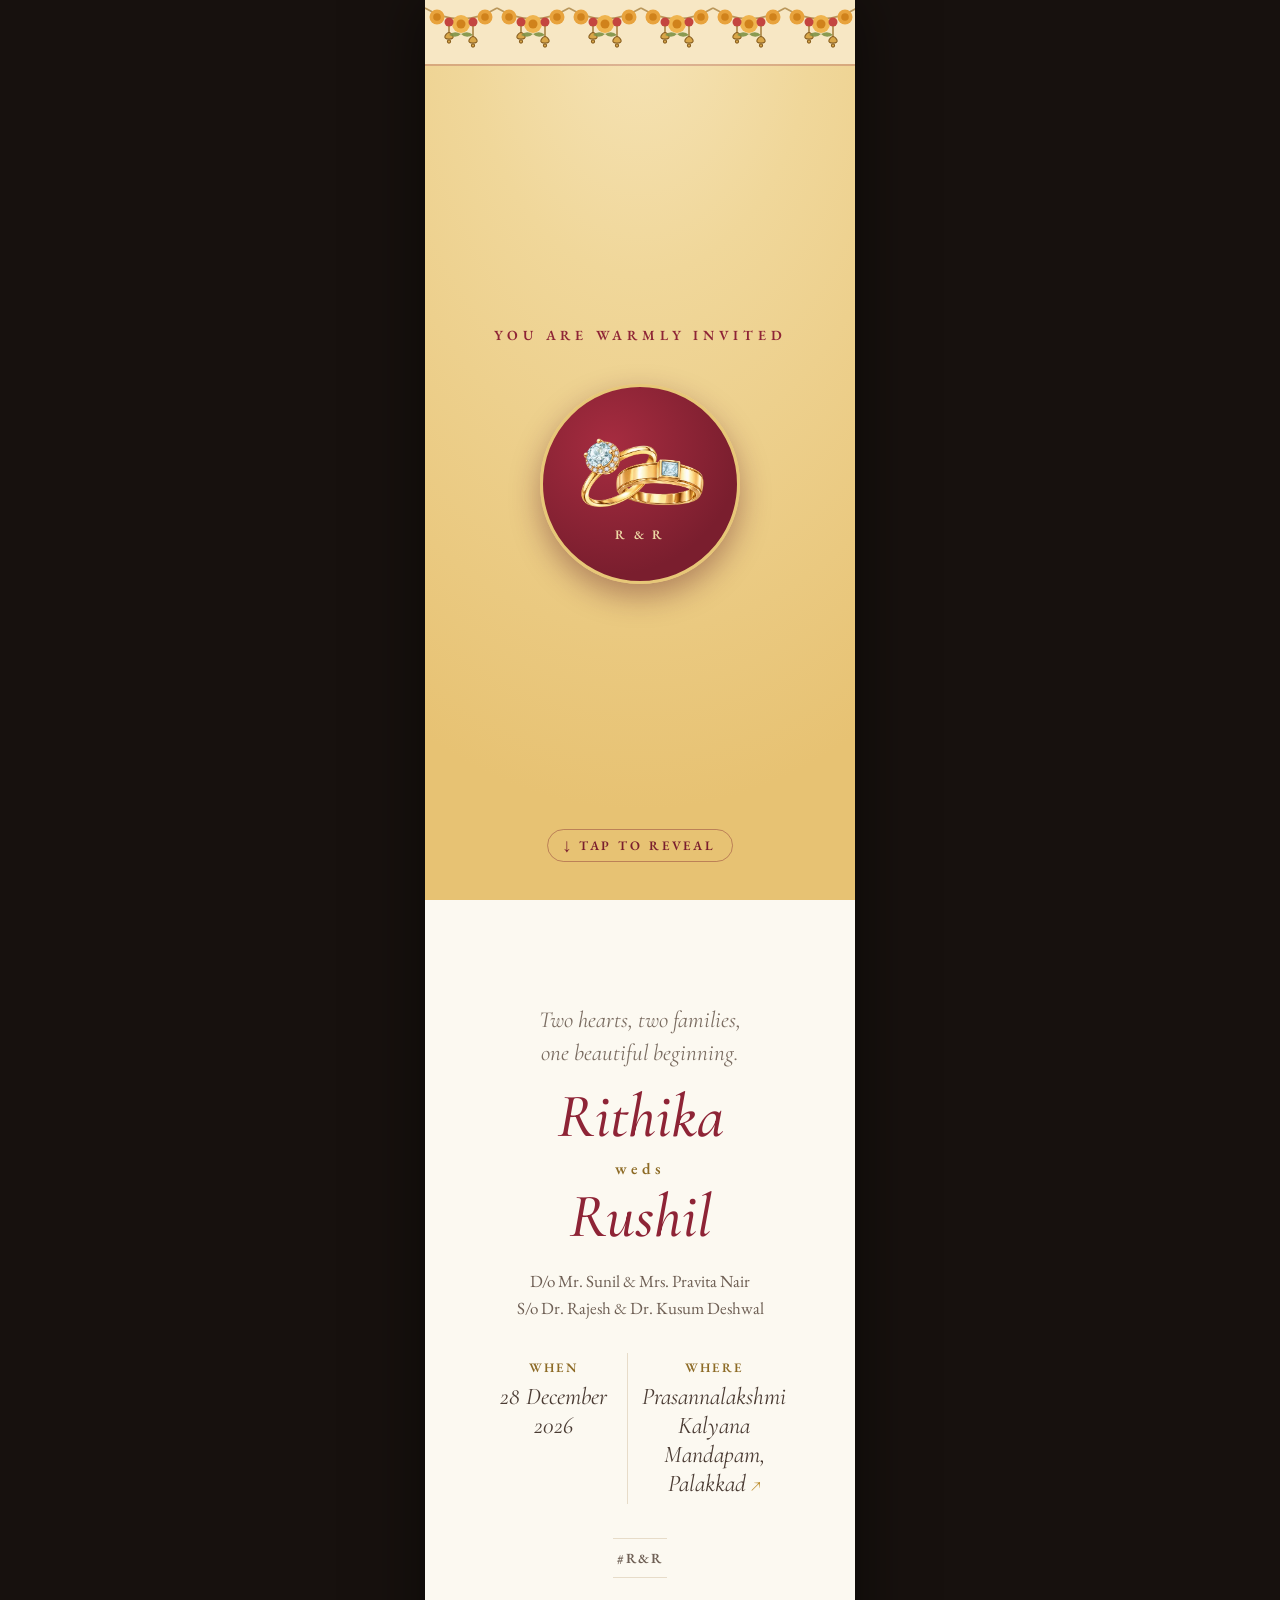
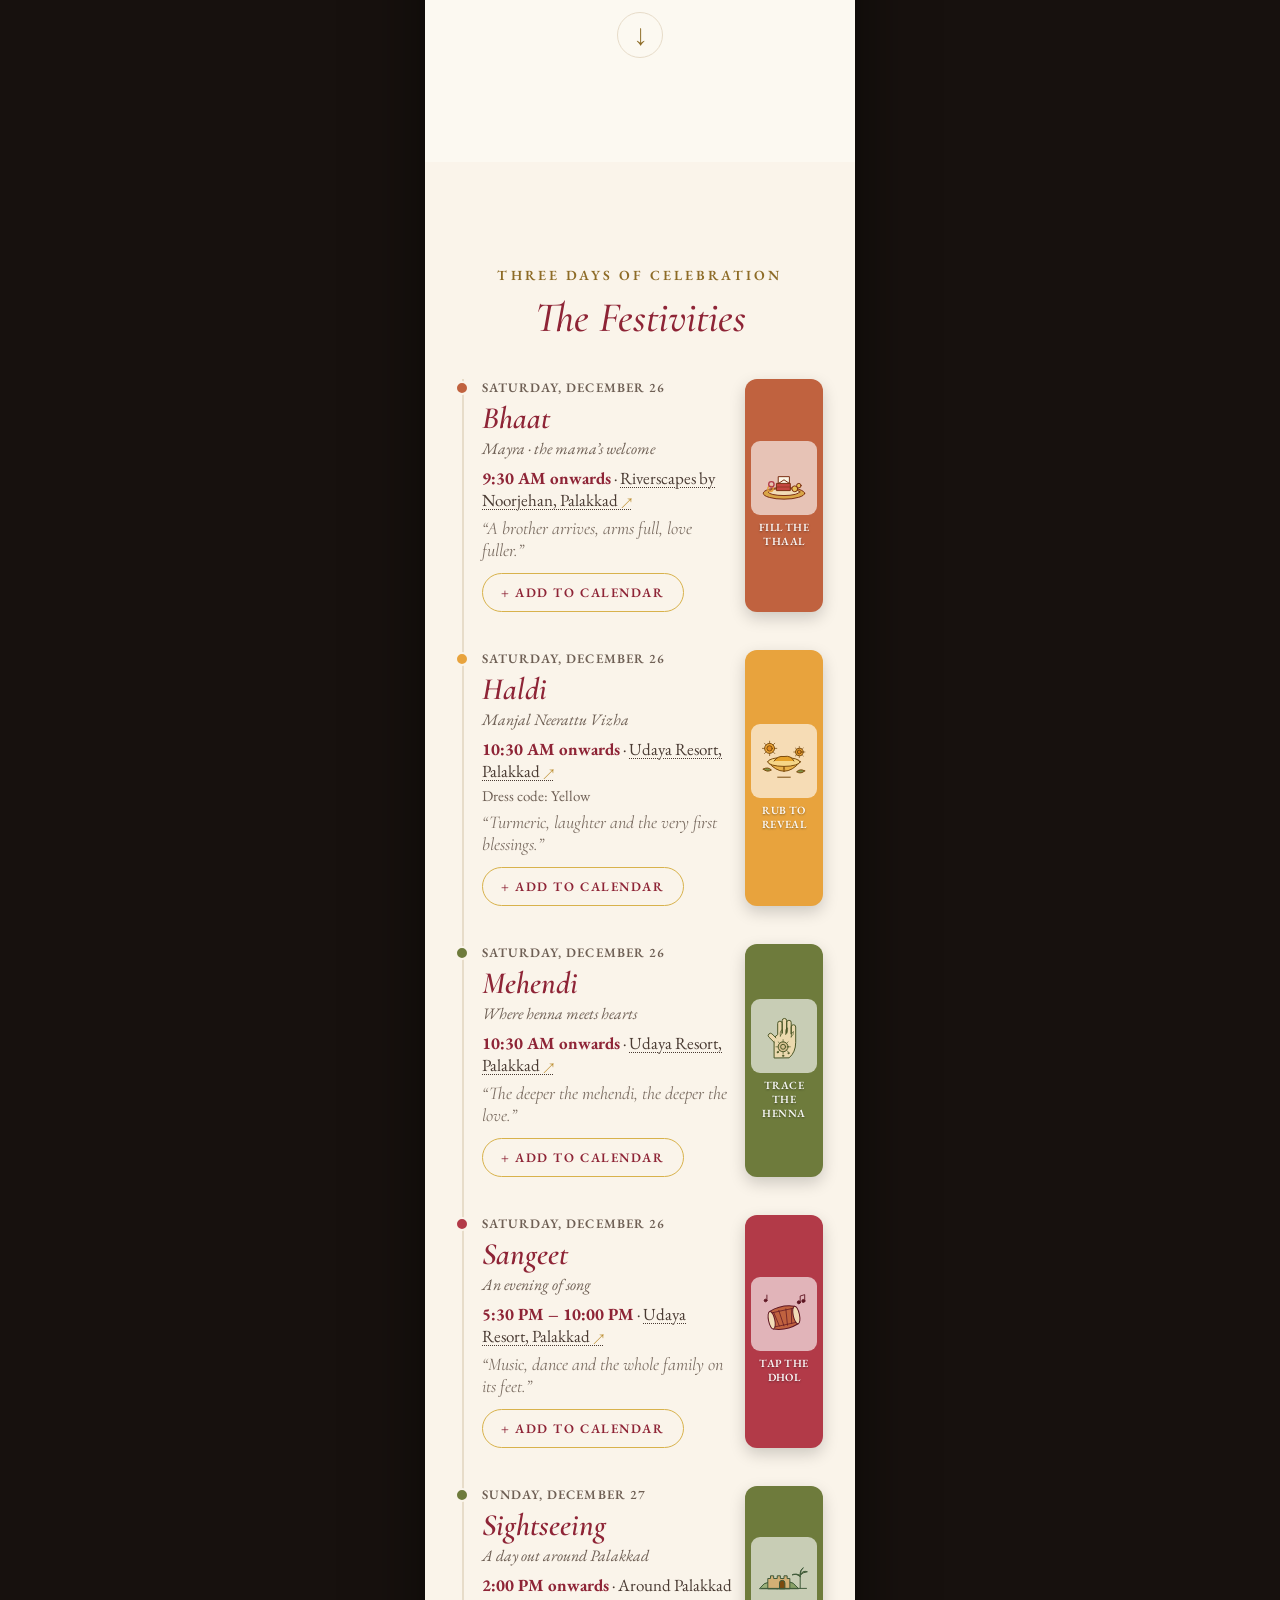
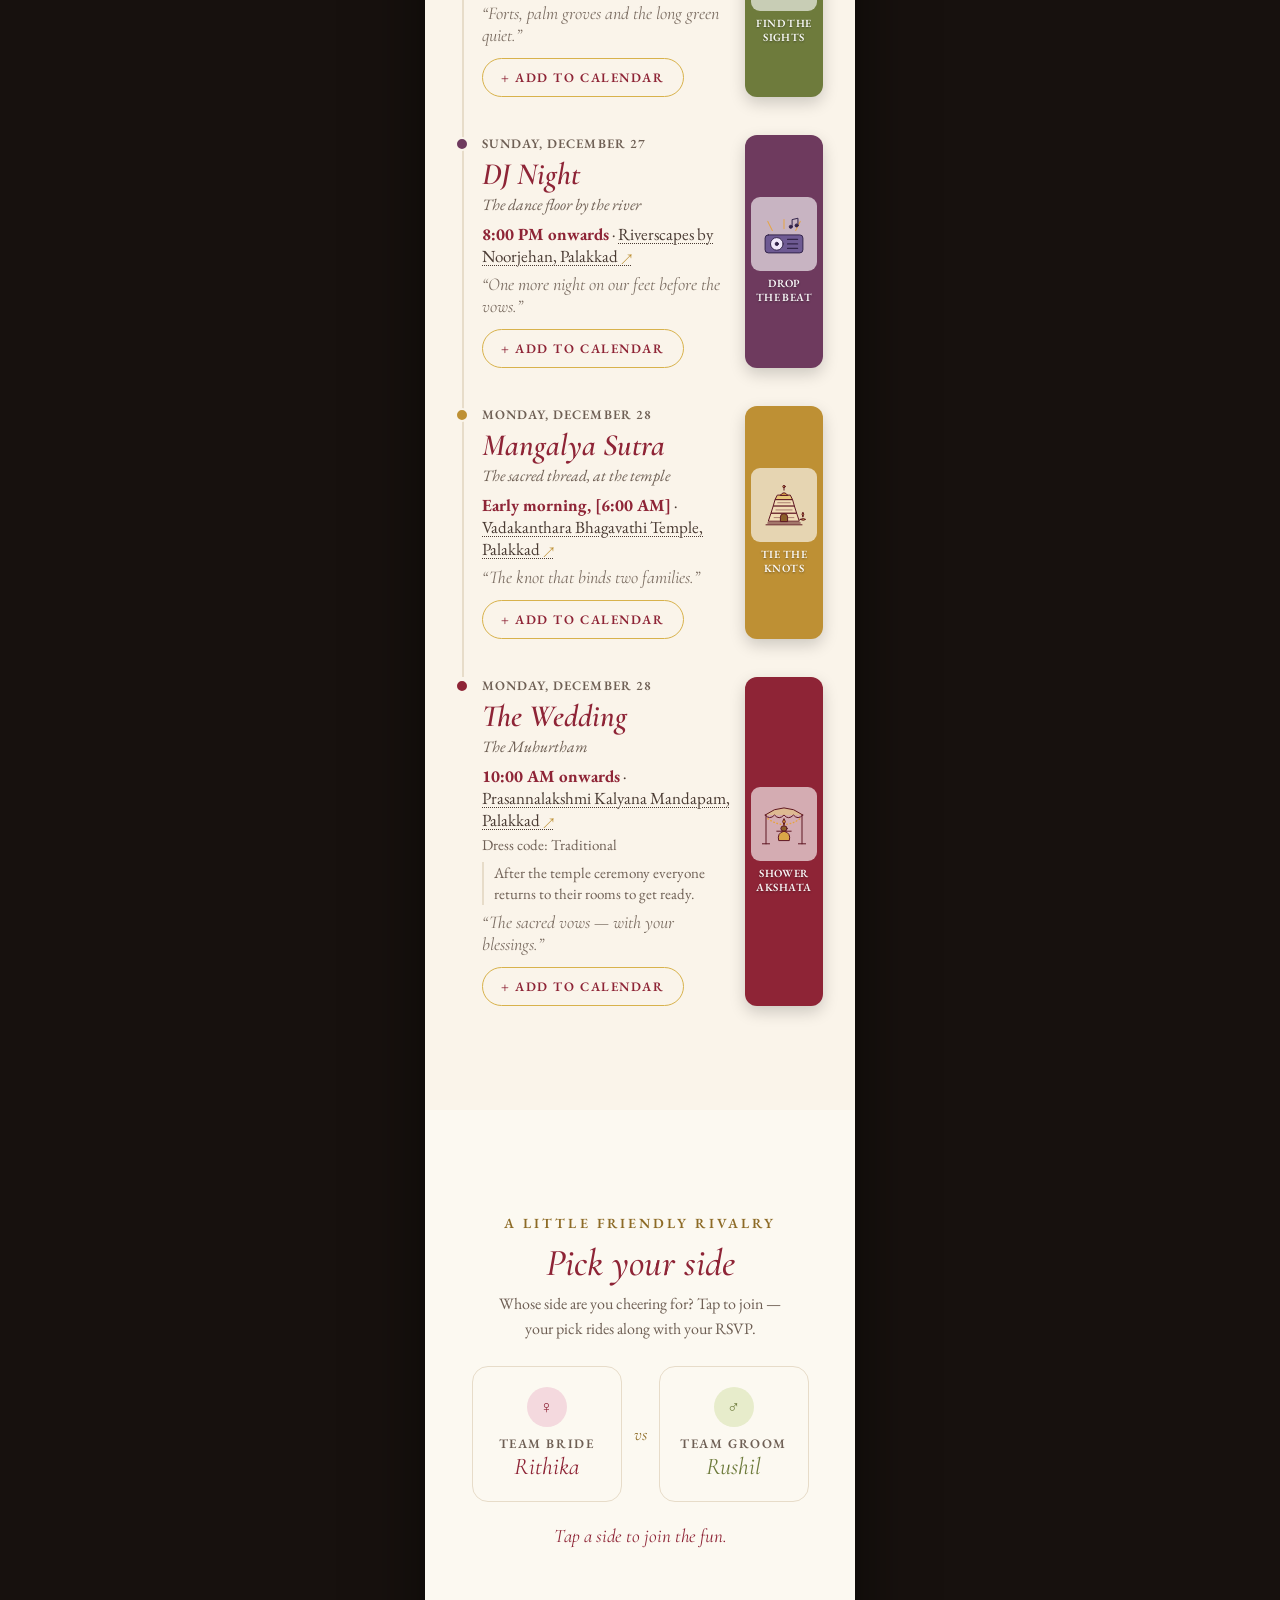
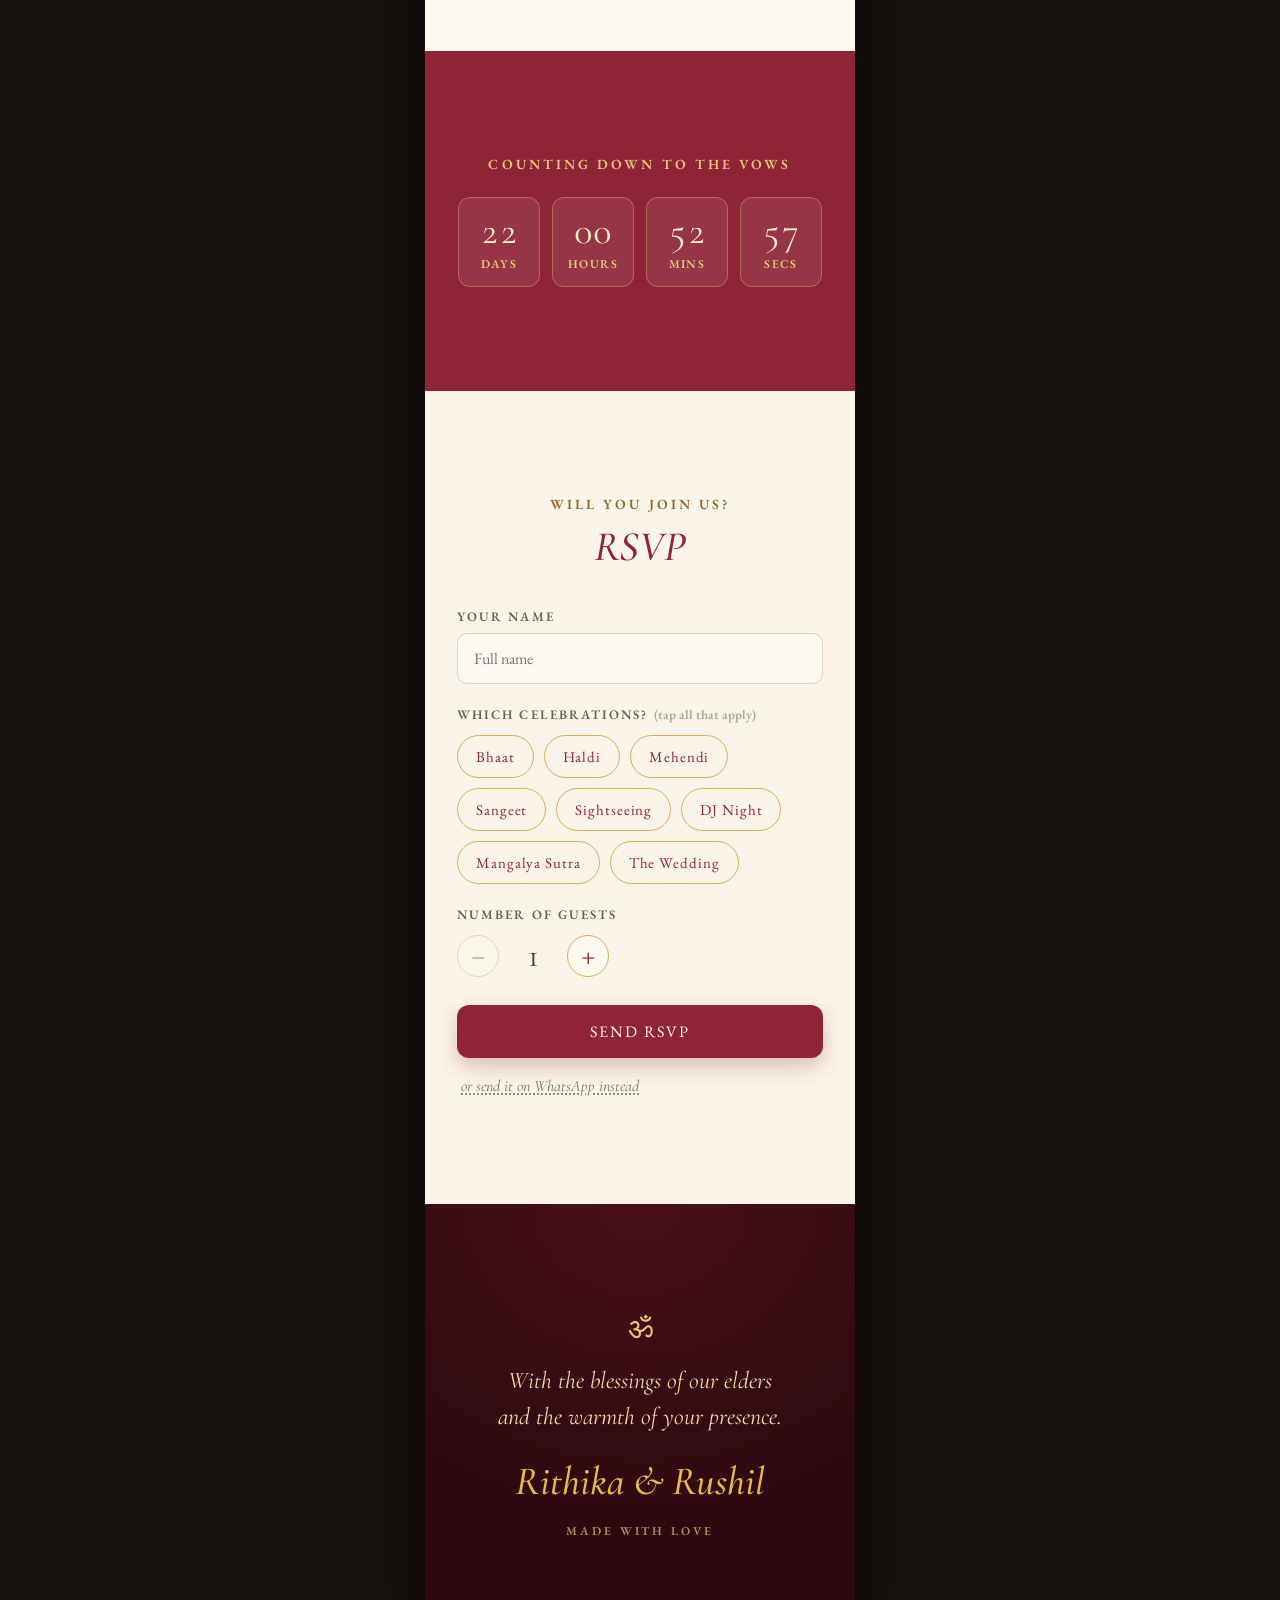
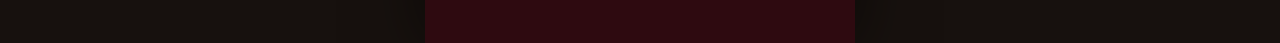
==== commit 5d5ad808: "Carry the guest onward, and put the RSVP always within reach Two things the page was missing after t" ====
--- a/index.html
+++ b/index.html
@@ -303,6 +303,8 @@
     </div>
 
     <p class="hashtag reveal-item">#<span data-w="hashtag">[COUPLEHASHTAG]</span></p>
+
+    <a class="scroll-cue" href="#festivities" aria-label="See the festivities">↓</a>
   </section>
 
   <!-- ============================ FESTIVITIES ============================ -->
@@ -405,6 +407,10 @@
   </section>
 
 </div>
+
+<!-- Floating shortcut: the RSVP is at the foot of a long page, and not every
+     guest will scroll that far to find it. -->
+<a class="jump-rsvp" data-jump href="#rsvp">RSVP <span aria-hidden="true">↓</span></a>
 
 <!-- ============================ REVEAL MODAL ============================ -->
 <div class="backdrop" data-backdrop hidden>
--- a/styles.css
+++ b/styles.css
@@ -7,11 +7,12 @@
   --cream: #FCF9F1;
   --ink: #4A3B33;
   --ink-soft: #6E5F54;
-  --ink-muted: #8A7A6E;
+  --ink-muted: #7B6D62;
   --ink-faint: #B0A395;
   --maroon: #8E2436;
   --maroon-deep: #5E1622;
-  --gold: #BE9034;
+  --gold: #BE9034;          /* decorative: rules, pins, borders */
+  --gold-text: #8D6B26;     /* the same gold, dark enough to read small */
   --gold-light: #E7C778;
   --gold-line: #D8B24C;
   --henna: #6E7B3C;
@@ -59,10 +60,11 @@
 /* ---------- shared type ---------- */
 
 .eyebrow {
-  font-size: 11px;
-  letter-spacing: .3em;
-  text-transform: uppercase;
-  color: var(--gold);
+  font-size: 14px;
+  font-weight: 600;
+  letter-spacing: .22em;
+  text-transform: uppercase;
+  color: var(--gold-text);
   margin: 0;
 }
 .eyebrow--maroon { color: var(--maroon); letter-spacing: .34em; }
@@ -74,24 +76,26 @@
   font-family: var(--script);
   font-style: italic;
   font-weight: 500;
-  font-size: 38px;
+  font-size: 42px;
   margin: 8px 0 0;
   color: var(--maroon);
 }
-.section-title--sm { font-size: 34px; margin-bottom: 6px; }
+.section-title--sm { font-size: 38px; margin-bottom: 6px; }
 
 .micro-label {
-  font-size: 10px;
-  letter-spacing: .24em;
-  text-transform: uppercase;
-  color: var(--gold);
+  font-size: 13px;
+  font-weight: 600;
+  letter-spacing: .18em;
+  text-transform: uppercase;
+  color: var(--gold-text);
   margin: 0;
 }
 .micro-label--block {
   display: block;
-  font-size: 11px;
-  letter-spacing: .2em;
-  color: var(--ink-muted);
+  font-size: 13px;
+  font-weight: 600;
+  letter-spacing: .16em;
+  color: var(--ink-soft);
 }
 .micro-label .soft, .micro-label--block .soft {
   text-transform: none;
@@ -156,9 +160,9 @@
 .cover-hero { display: flex; flex-direction: column; align-items: center; }
 
 .seal {
-  margin: 38px auto 0;
-  width: 176px;
-  height: 176px;
+  margin: 40px auto 0;
+  width: 200px;
+  height: 200px;
   border-radius: 50%;
   background: radial-gradient(circle at 35% 30%, #A62C40, #7A1E2E 70%);
   border: 3px solid var(--gold-light);
@@ -177,13 +181,14 @@
 .seal:active { transform: scale(.96); }
 .seal-ring {
   display: block;
-  width: 124px;
+  width: 142px;
   line-height: 0;
 }
 .seal-ring img { display: block; width: 100%; height: auto; }
 .seal-initials {
-  font-size: 9px;
-  letter-spacing: .28em;
+  font-size: 13px;
+  font-weight: 600;
+  letter-spacing: .22em;
   margin-top: 6px;
   color: #EED9A6;
 }
@@ -200,8 +205,9 @@
   transform: translateX(-50%);
   animation: nudge 2.4s ease-in-out 1.2s infinite;
   display: inline-block;
-  font-size: 11px;
-  letter-spacing: .3em;
+  font-size: 13px;
+  font-weight: 600;
+  letter-spacing: .22em;
   text-transform: uppercase;
   color: #7A1E2E;
   border: 1px solid rgba(122, 30, 46, .4);
@@ -256,7 +262,7 @@
 .script-muted {
   font-family: var(--script);
   font-style: italic;
-  font-size: 20px;
+  font-size: 23px;
   line-height: 1.45;
   color: var(--ink-muted);
   margin: 0 0 6px;
@@ -267,7 +273,7 @@
   font-weight: 500;
   /* scales with the phone rather than stepping at a breakpoint, so a long
      name doesn't split in two on a 375px screen and stay whole on a 390 */
-  font-size: clamp(40px, 13vw, 56px);
+  font-size: clamp(44px, 14.5vw, 62px);
   line-height: 1.02;
   margin: 14px 0 0;
   color: var(--maroon);
@@ -277,14 +283,15 @@
 .couple-name + .weds + .couple-name { margin: 0 0 20px; }
 .weds {
   font-family: var(--serif);
-  font-size: 13px;
-  letter-spacing: .32em;
+  font-size: 16px;
+  font-weight: 600;
+  letter-spacing: .24em;
   text-transform: lowercase;
-  color: var(--gold);
+  color: var(--gold-text);
   margin: 10px 0 6px;
 }
 .parents {
-  font-size: 15px;
+  font-size: 17px;
   color: var(--ink-soft);
   margin: 0 0 30px;
   line-height: 1.6;
@@ -302,7 +309,7 @@
 .ww-value {
   font-family: var(--script);
   font-style: italic;
-  font-size: 22px;
+  font-size: 24px;
   color: var(--ink);
   margin: 6px 0 0;
 }
@@ -325,9 +332,10 @@
 .hashtag {
   margin: 34px 0 0;
   display: inline-block;
-  font-size: 12px;
-  letter-spacing: .16em;
-  color: var(--ink-muted);
+  font-size: 14px;
+  font-weight: 600;
+  letter-spacing: .14em;
+  color: var(--ink-soft);
   border-top: 1px solid var(--rule);
   border-bottom: 1px solid var(--rule);
   padding: 10px 4px;
@@ -339,9 +347,9 @@
 
 .event {
   display: flex;
-  gap: 16px;
-  padding: 0 0 38px 22px;
-  margin-left: 6px;
+  gap: 12px;
+  padding: 0 0 38px 18px;
+  margin-left: 5px;
   border-left: 2px solid var(--rule);
   position: relative;
 }
@@ -360,27 +368,28 @@
 .event-main { flex: 1; min-width: 0; }
 
 .event-day {
-  font-size: 10px;
-  letter-spacing: .2em;
-  text-transform: uppercase;
-  color: var(--ink-muted);
+  font-size: 13px;
+  font-weight: 600;
+  letter-spacing: .08em;
+  text-transform: uppercase;
+  color: var(--ink-soft);
   margin: 0;
 }
 .event-title {
   font-family: var(--script);
   font-style: italic;
   font-weight: 600;
-  font-size: 28px;
+  font-size: 31px;
   margin: 3px 0 1px;
   color: var(--maroon);
 }
-.event-sub { font-size: 14px; color: var(--ink-soft); font-style: italic; margin: 0; }
-.event-when { font-size: 14px; color: var(--ink); margin: 8px 0 0; }
+.event-sub { font-size: 16px; color: var(--ink-soft); font-style: italic; margin: 0; }
+.event-when { font-size: 17px; color: var(--ink); margin: 8px 0 0; }
 .event-when b { color: var(--maroon); }
-.event-dress { font-size: 13px; color: var(--ink-soft); margin: 4px 0 0; }
+.event-dress { font-size: 15px; color: var(--ink-soft); margin: 4px 0 0; }
 /* practical logistics, set apart from the ceremonial copy */
 .event-note {
-  font-size: 13px;
+  font-size: 15px;
   color: var(--ink-soft);
   margin: 8px 0 0;
   padding-left: 10px;
@@ -390,21 +399,22 @@
 .event-quote {
   font-family: var(--script);
   font-style: italic;
-  font-size: 16px;
+  font-size: 18px;
   color: var(--ink-muted);
   margin: 6px 0 0;
 }
 
 .cal-btn {
   margin-top: 12px;
-  font-size: 11px;
-  letter-spacing: .14em;
+  font-size: 13px;
+  font-weight: 600;
+  letter-spacing: .12em;
   text-transform: uppercase;
   color: var(--maroon);
   background: transparent;
   border: 1px solid var(--gold-line);
   border-radius: 999px;
-  padding: 8px 16px;
+  padding: 10px 18px;
   cursor: pointer;
   transition: background .2s;
 }
@@ -436,8 +446,9 @@
 .event-thumb-label {
   display: block;
   padding: 5px 4px 7px;
-  font-size: 9px;
-  letter-spacing: .08em;
+  font-size: 11px;
+  font-weight: 600;
+  letter-spacing: .04em;
   text-transform: uppercase;
   color: rgba(255, 255, 255, .95);
   text-shadow: 0 1px 2px rgba(0, 0, 0, .35);
@@ -455,7 +466,7 @@
 
 .sides { padding: var(--sec-y) var(--sec-x); background: var(--cream); text-align: center; }
 .lede {
-  font-size: 14px;
+  font-size: 16px;
   color: var(--ink-soft);
   margin: 0 auto 24px;
   max-width: 300px;
@@ -481,14 +492,16 @@
 
 .side-badge {
   display: none;
+  font-weight: 600;
+  white-space: nowrap;
   position: absolute;
   top: -11px;
   left: 50%;
   transform: translateX(-50%);
   background: var(--maroon);
   color: var(--cream);
-  font-size: 9px;
-  letter-spacing: .14em;
+  font-size: 10px;
+  letter-spacing: .1em;
   text-transform: uppercase;
   padding: 3px 10px;
   border-radius: 999px;
@@ -512,26 +525,27 @@
 
 .side-team {
   display: block;
-  font-size: 12px;
-  letter-spacing: .14em;
-  text-transform: uppercase;
-  color: var(--ink-muted);
+  font-size: 13px;
+  font-weight: 600;
+  letter-spacing: .12em;
+  text-transform: uppercase;
+  color: var(--ink-soft);
 }
 .side-name {
   display: block;
   font-family: var(--script);
   font-style: italic;
-  font-size: 22px;
+  font-size: 24px;
   color: var(--maroon);
 }
 .side[data-side="groom"] .side-name { color: var(--henna); }
 
-.vs { font-family: var(--script); font-style: italic; font-size: 16px; color: var(--gold); }
+.vs { font-family: var(--script); font-style: italic; font-size: 18px; color: var(--gold-text); }
 
 .team-msg {
   font-family: var(--script);
   font-style: italic;
-  font-size: 17px;
+  font-size: 19px;
   color: var(--maroon);
   margin: 22px 0 0;
 }
@@ -556,15 +570,16 @@
 .unit-num {
   display: block;
   font-family: var(--script);
-  font-size: 34px;
+  font-size: 38px;
   line-height: 1;
   color: #FCEFC6;
   font-variant-numeric: tabular-nums;
 }
 .unit-label {
   display: block;
-  font-size: 9px;
-  letter-spacing: .16em;
+  font-size: 12px;
+  font-weight: 600;
+  letter-spacing: .12em;
   text-transform: uppercase;
   margin-top: 6px;
   color: var(--gold-light);
@@ -572,7 +587,7 @@
 .clock-note {
   font-family: var(--script);
   font-style: italic;
-  font-size: 18px;
+  font-size: 19px;
   margin: 20px 0 0;
   color: #FCEFC6;
 }
@@ -584,9 +599,10 @@
 .field {
   width: 100%;
   margin-top: 8px;
-  padding: 12px 14px;
+  padding: 14px 16px;
   font-family: var(--serif);
-  font-size: 15px;
+  /* 16px is the threshold below which iOS zooms the page on focus */
+  font-size: 16px;
   color: var(--ink);
   background: var(--cream);
   border: 1px solid var(--field-line);
@@ -596,10 +612,10 @@
 
 .chips { display: flex; flex-wrap: wrap; gap: 10px; margin-top: 12px; }
 .chip {
-  font-size: 13px;
+  font-size: 15px;
   letter-spacing: .06em;
   border-radius: 999px;
-  padding: 9px 16px;
+  padding: 11px 18px;
   cursor: pointer;
   background: transparent;
   color: var(--maroon);
@@ -616,7 +632,7 @@
   border: 1px solid var(--gold-line);
   background: var(--cream);
   color: var(--maroon);
-  font-size: 22px;
+  font-size: 24px;
   cursor: pointer;
   line-height: 1;
 }
@@ -624,7 +640,7 @@
 .step:disabled { opacity: .4; cursor: default; }
 .step-value {
   font-family: var(--script);
-  font-size: 30px;
+  font-size: 34px;
   color: var(--ink);
   min-width: 36px;
   text-align: center;
@@ -647,7 +663,7 @@
   margin-top: 28px;
   background: var(--maroon);
   color: #FCF9F1;
-  font-size: 14px;
+  font-size: 16px;
   letter-spacing: .12em;
   text-transform: uppercase;
   padding: 16px;
@@ -664,7 +680,7 @@
 .rsvp-status {
   margin: 12px 0 0;
   text-align: center;
-  font-size: 14px;
+  font-size: 16px;
   font-family: var(--script);
   font-style: italic;
 }
@@ -680,7 +696,7 @@
   cursor: pointer;
   font-family: var(--script);
   font-style: italic;
-  font-size: 16px;
+  font-size: 17px;
   color: var(--maroon);
   text-decoration: underline dotted;
   text-underline-offset: 3px;
@@ -695,7 +711,7 @@
   margin-top: 28px;
   background: var(--whatsapp);
   color: #fff;
-  font-size: 14px;
+  font-size: 15px;
   letter-spacing: .12em;
   text-transform: uppercase;
   padding: 15px;
@@ -738,7 +754,7 @@
   margin: 16px 0 0;
   font-family: var(--script);
   font-style: italic;
-  font-size: 16px;
+  font-size: 17px;
   color: var(--ink-muted);
 }
 
@@ -753,11 +769,11 @@
   text-align: center;
 }
 .blessing-body { position: relative; z-index: 2; }
-.om { font-size: 26px; color: var(--gold-light); margin: 0; }
+.om { font-size: 30px; color: var(--gold-light); margin: 0; }
 .blessing-text {
   font-family: var(--script);
   font-style: italic;
-  font-size: 22px;
+  font-size: 24px;
   line-height: 1.5;
   margin: 16px auto 0;
   max-width: 300px;
@@ -767,13 +783,14 @@
   font-family: var(--script);
   font-style: italic;
   font-weight: 500;
-  font-size: 38px;
+  font-size: 40px;
   margin: 22px 0 0;
   color: #E7B94A;
 }
 .madewith {
-  font-size: 10px;
-  letter-spacing: .34em;
+  font-size: 12px;
+  font-weight: 600;
+  letter-spacing: .24em;
   text-transform: uppercase;
   color: #B98A5A;
   margin: 18px 0 0;
@@ -827,8 +844,8 @@
   text-align: center;
   color: #3A2A10;
 }
-.card-kicker { font-size: 10px; letter-spacing: .28em; text-transform: uppercase; opacity: .7; margin: 0; }
-.card-lead { font-family: var(--script); font-style: italic; font-size: 15px; margin: 16px 0 0; }
+.card-kicker { font-size: 12px; font-weight: 600; letter-spacing: .22em; text-transform: uppercase; opacity: .78; margin: 0; }
+.card-lead { font-family: var(--script); font-style: italic; font-size: 17px; margin: 16px 0 0; }
 .card-title {
   font-family: var(--script);
   font-style: italic;
@@ -836,7 +853,7 @@
   font-size: 40px;
   margin: 4px 0 2px;
 }
-.card-sub { font-size: 11px; letter-spacing: .24em; text-transform: uppercase; margin: 0; }
+.card-sub { font-size: 13px; font-weight: 600; letter-spacing: .18em; text-transform: uppercase; margin: 0; }
 /* The artwork is the payoff of the game, so it gets the width of the card.
    Aspect ratios differ between illustrations, so height follows the image
    rather than cropping — faces sit high in the portraits and a square crop
@@ -858,14 +875,15 @@
   transition: opacity .35s ease;
 }
 .card-art img.is-loaded { opacity: 1; }
-.card-time { font-family: var(--script); font-style: italic; font-size: 18px; margin: 0; }
-.card-where { font-size: 13px; margin: 4px 0 0; }
-.card-cta { font-size: 10px; letter-spacing: .2em; text-transform: uppercase; opacity: .6; margin: 16px 0 0; }
+.card-time { font-family: var(--script); font-style: italic; font-size: 20px; margin: 0; }
+.card-where { font-size: 15px; margin: 4px 0 0; }
+.card-cta { font-size: 12px; font-weight: 600; letter-spacing: .16em; text-transform: uppercase; opacity: .72; margin: 16px 0 0; }
 
 .card-replay {
   margin-top: 14px;
-  font-size: 11px;
-  letter-spacing: .16em;
+  font-size: 12px;
+  font-weight: 600;
+  letter-spacing: .13em;
   text-transform: uppercase;
   color: inherit;
   background: rgba(255, 255, 255, .35);
@@ -898,8 +916,9 @@
 .veil.is-clearing { opacity: 0; pointer-events: none; }
 
 .veil-hint {
-  font-size: 10px;
-  letter-spacing: .24em;
+  font-size: 13px;
+  font-weight: 600;
+  letter-spacing: .16em;
   text-transform: uppercase;
   color: rgba(255, 255, 255, .95);
   text-align: center;
@@ -924,9 +943,10 @@
   background: rgba(255, 255, 255, .16);
   border-radius: 999px;
   border: none;
-  color: rgba(255, 255, 255, .85);
-  font-size: 11px;
-  letter-spacing: .16em;
+  color: rgba(255, 255, 255, .92);
+  font-size: 13px;
+  font-weight: 600;
+  letter-spacing: .12em;
   text-transform: uppercase;
   cursor: pointer;
   padding: 6px;
@@ -1061,8 +1081,9 @@
 
 .pin-found text {
   font-family: var(--serif);
-  font-size: 9px;
-  letter-spacing: .1em;
+  font-size: 10px;
+  font-weight: 600;
+  letter-spacing: .06em;
   text-transform: uppercase;
   fill: #4A3B33;
 }
@@ -1143,14 +1164,15 @@
   margin: 0;
   font-family: var(--script);
   font-style: italic;
-  font-size: 14px;
+  font-size: 16px;
   text-align: center;
   color: rgba(255, 255, 255, .8);
 }
 .game-count {
   margin: 0;
-  font-size: 10px;
-  letter-spacing: .22em;
+  font-size: 13px;
+  font-weight: 600;
+  letter-spacing: .16em;
   text-transform: uppercase;
   color: rgba(255, 255, 255, .92);
 }
@@ -1213,6 +1235,58 @@
 }
 .beat-dot.is-on { background: #FCEFC6; transform: scale(1.25); }
 
+/* ---------- keep going ---------- */
+
+/* the cover has its own cue; this carries the invitation onward */
+.scroll-cue {
+  display: block;
+  width: 46px;
+  height: 46px;
+  margin: 34px auto 0;
+  border: 1px solid var(--rule);
+  border-radius: 50%;
+  color: var(--gold-text);
+  font-size: 21px;
+  line-height: 44px;
+  text-align: center;
+  animation: cueBob 2.2s ease-in-out infinite;
+}
+.scroll-cue:hover { background: #F6EAD2; color: var(--gold-text); }
+@keyframes cueBob {
+  0%, 100% { transform: translateY(0); }
+  50%      { transform: translateY(6px); }
+}
+
+/* Always-there route to the RSVP. Appears once the cover is behind you and
+   steps aside when the RSVP itself is on screen, so it never covers the form
+   it points at. */
+.jump-rsvp {
+  position: fixed;
+  left: 50%;
+  bottom: calc(16px + env(safe-area-inset-bottom, 0px));
+  transform: translate(-50%, 18px);
+  z-index: 40;
+  background: var(--maroon);
+  color: #FCF9F1;
+  font-size: 14px;
+  font-weight: 600;
+  letter-spacing: .16em;
+  text-transform: uppercase;
+  padding: 14px 28px;
+  border: 1px solid rgba(231, 199, 120, .55);
+  border-radius: 999px;
+  box-shadow: 0 8px 24px rgba(0, 0, 0, .32);
+  opacity: 0;
+  pointer-events: none;
+  transition: opacity .3s ease, transform .3s ease;
+}
+.jump-rsvp.is-on {
+  opacity: 1;
+  transform: translate(-50%, 0);
+  pointer-events: auto;
+}
+.jump-rsvp:hover { background: var(--maroon-deep); color: #FCF9F1; }
+
 /* ---------- scroll reveal ---------- */
 
 /* A section is only an observer anchor now — its children arrive one after
@@ -1251,8 +1325,8 @@
    way or the scroll cue ends up below the fold it is meant to point at */
 @media (max-height: 620px) {
   .cover-body { padding-top: 24px; padding-bottom: 72px; }
-  .seal { width: 132px; height: 132px; margin-top: 24px; }
-  .seal-ring { width: 96px; }
+  .seal { width: 150px; height: 150px; margin-top: 24px; }
+  .seal-ring { width: 108px; }
   .tap-pill { bottom: 24px; }
 }
 
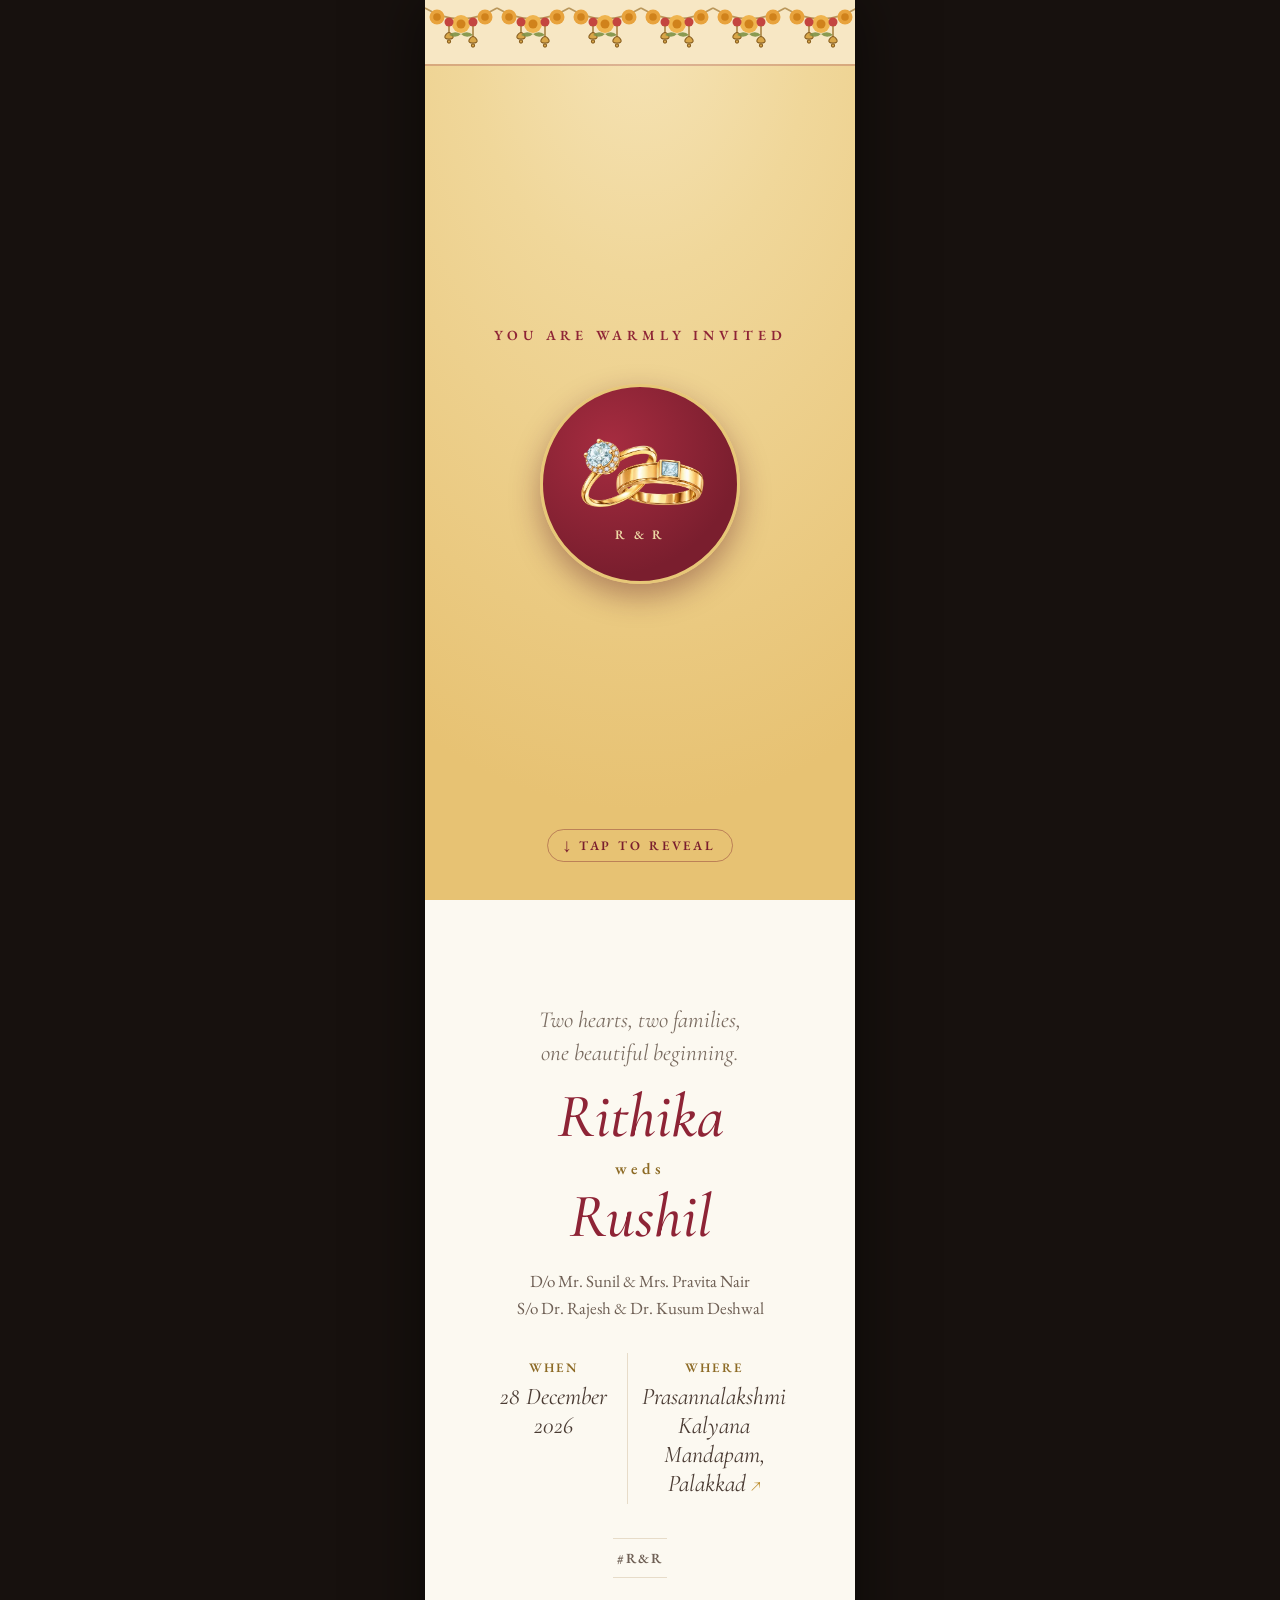
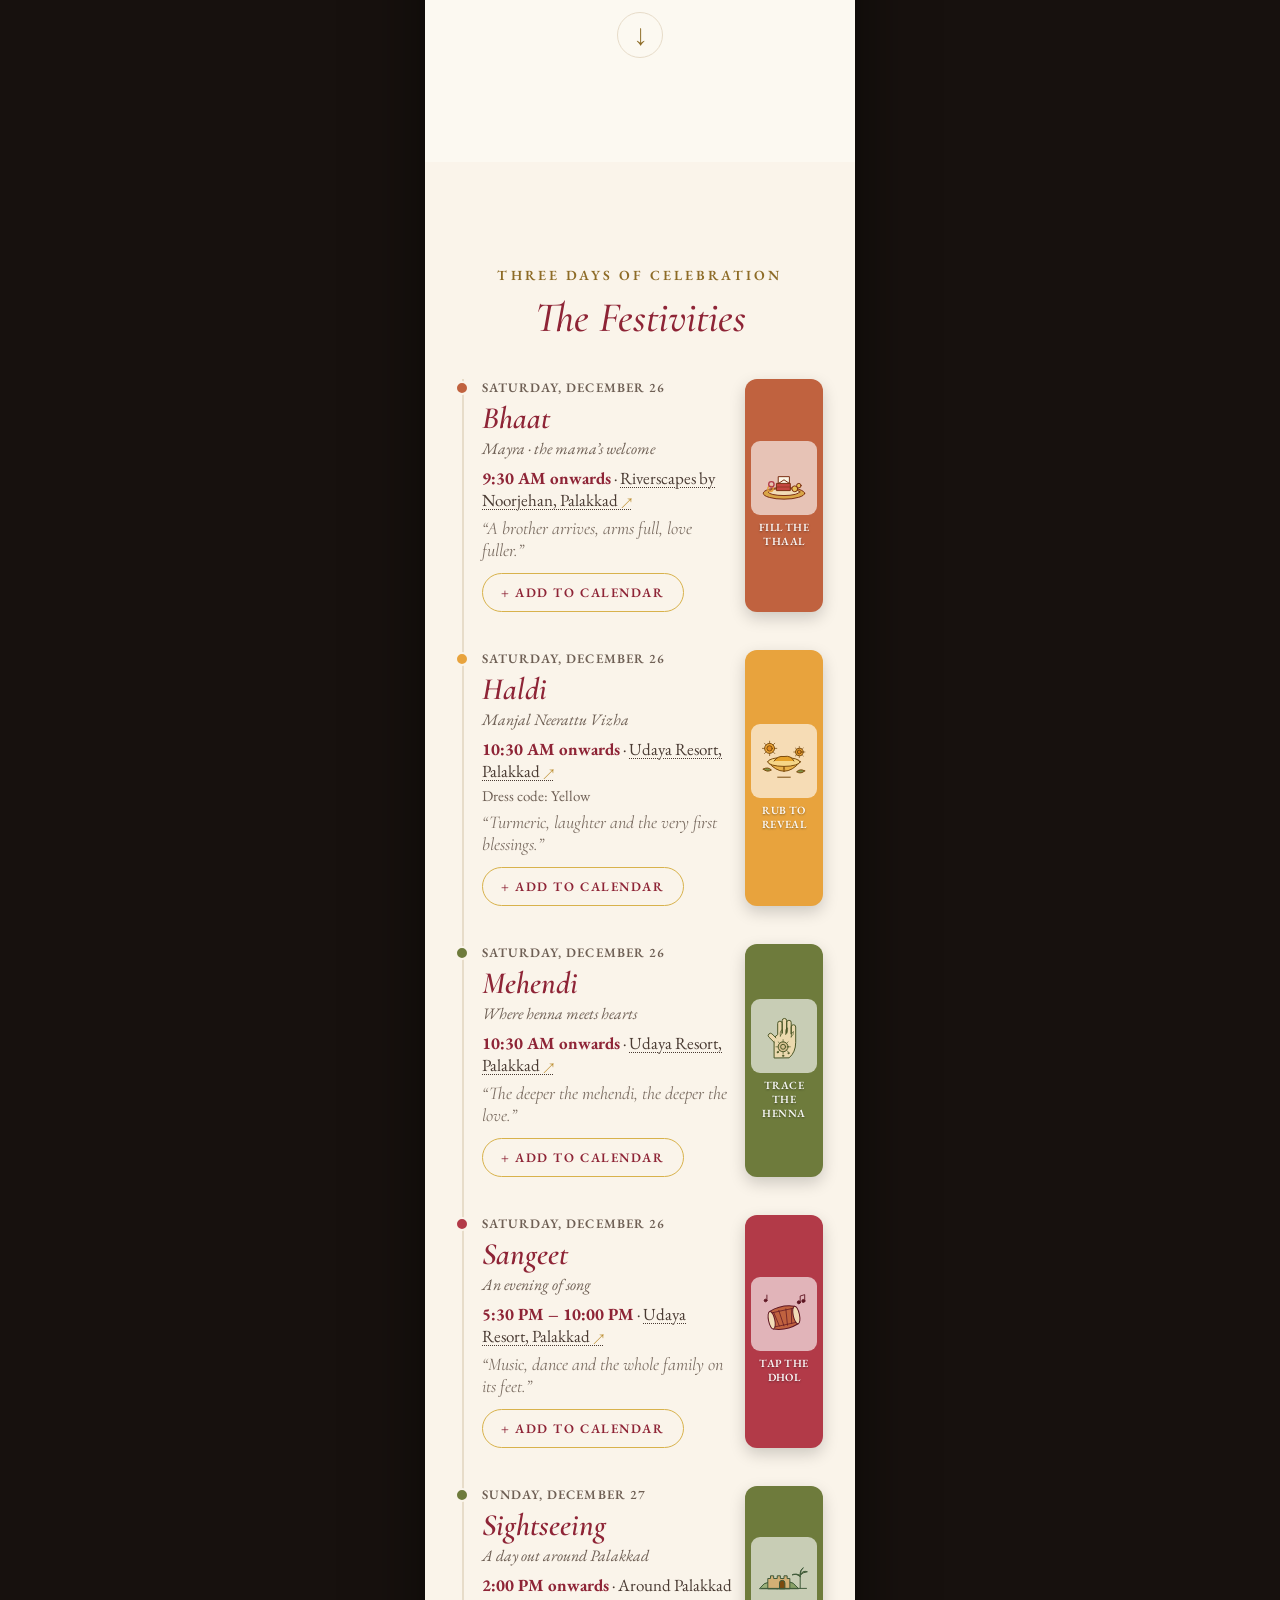
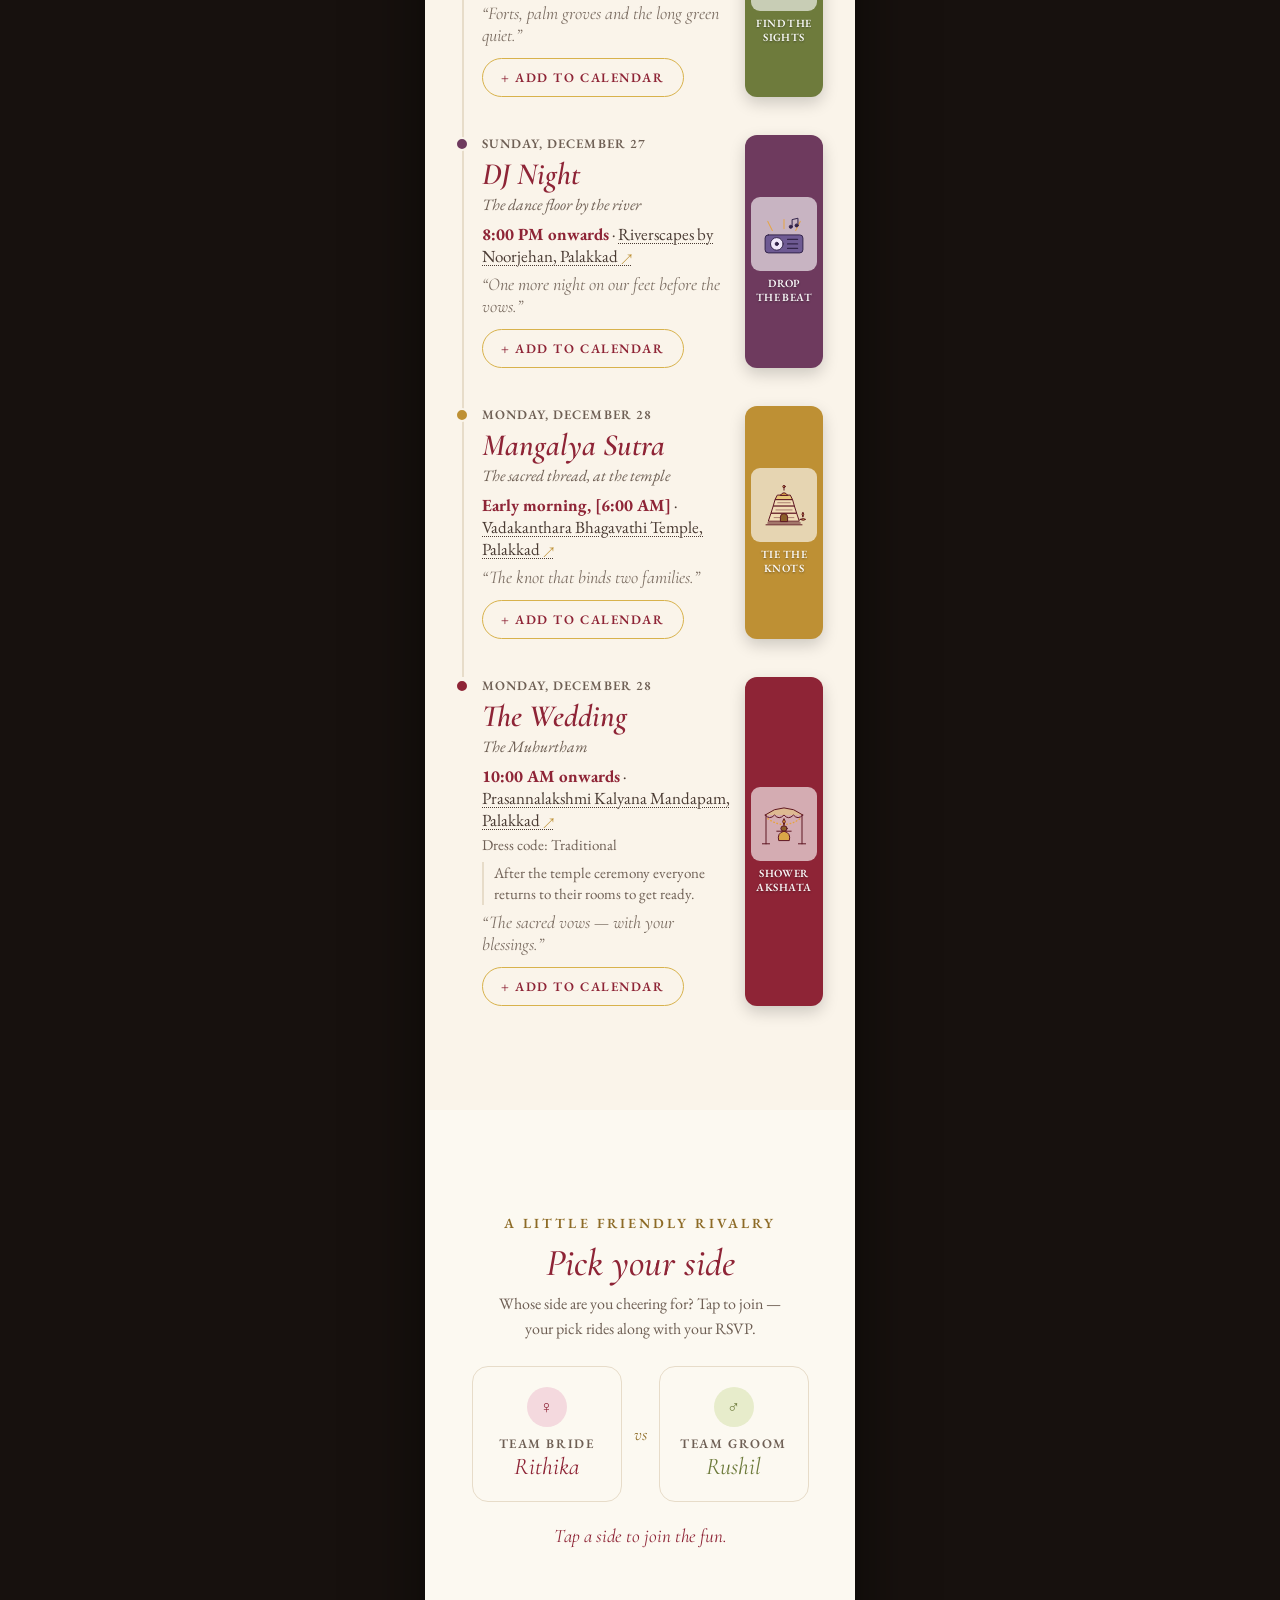
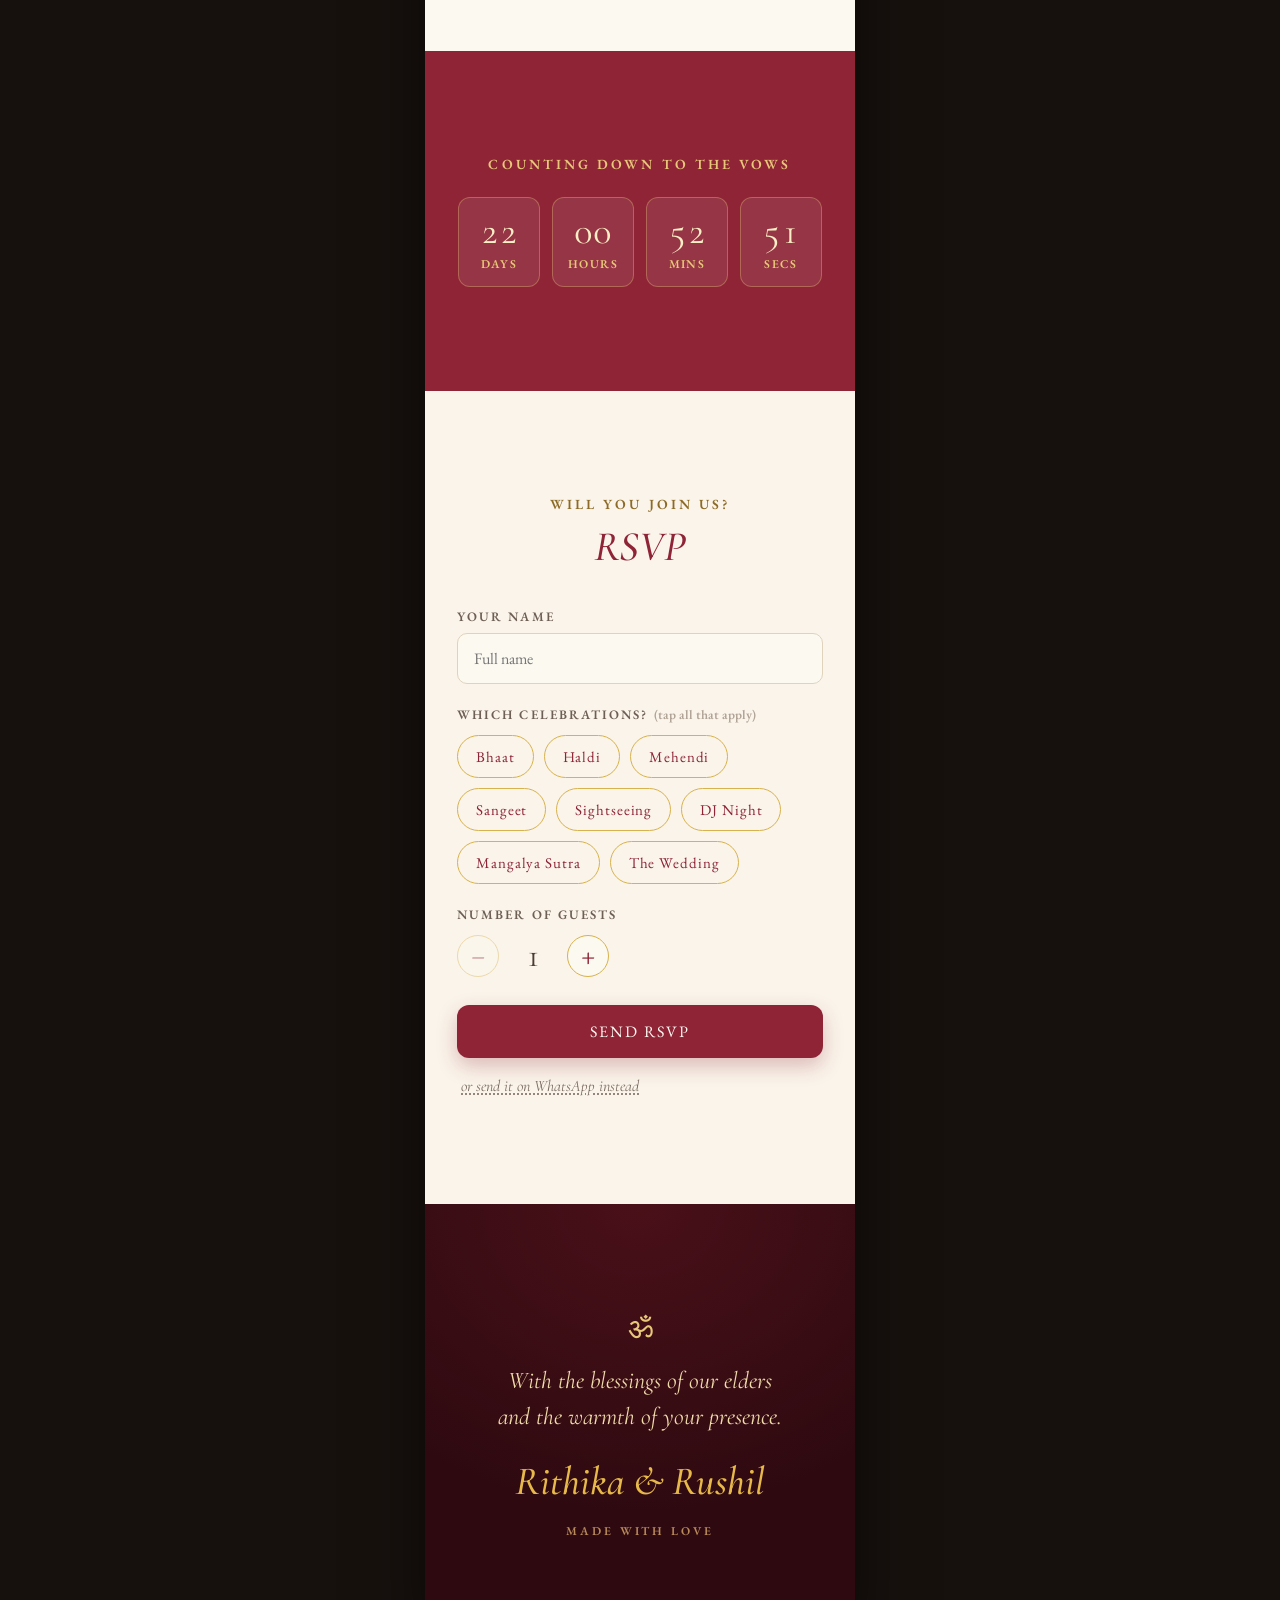
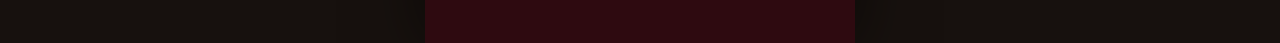
==== commit 846b76c8: "Add background music, ducked under the games A 45-second loop cut from the source track: 361 KB as m" ====
--- a/index.html
+++ b/index.html
@@ -408,6 +408,19 @@
 
 </div>
 
+<!-- Background music. preload="none" so it costs a guest nothing until it can
+     actually play, which browsers only allow after they interact anyway. -->
+<audio data-music-el loop preload="none"></audio>
+
+<button class="music-toggle" data-music-toggle type="button"
+        aria-label="Turn the music off" aria-pressed="true" hidden>
+  <svg viewBox="0 0 24 24" aria-hidden="true">
+    <path class="spk" d="M4 9.5h3.5L12 5.5v13L7.5 14.5H4Z"/>
+    <g class="wave"><path d="M15.5 9a4.2 4.2 0 0 1 0 6"/><path d="M18 6.8a7.4 7.4 0 0 1 0 10.4"/></g>
+    <g class="cross"><path d="M16 9.5l5 5"/><path d="M21 9.5l-5 5"/></g>
+  </svg>
+</button>
+
 <!-- Floating shortcut: the RSVP is at the foot of a long page, and not every
      guest will scroll that far to find it. -->
 <a class="jump-rsvp" data-jump href="#rsvp">RSVP <span aria-hidden="true">↓</span></a>
--- a/styles.css
+++ b/styles.css
@@ -1287,6 +1287,47 @@
 }
 .jump-rsvp:hover { background: var(--maroon-deep); color: #FCF9F1; }
 
+/* ---------- music ---------- */
+
+/* Small, out of the way, and on the opposite side to the RSVP shortcut.
+   Audio that starts on its own must always have a way to stop it. */
+.music-toggle {
+  position: fixed;
+  left: 16px;
+  bottom: calc(16px + env(safe-area-inset-bottom, 0px));
+  z-index: 40;
+  width: 42px;
+  height: 42px;
+  padding: 0;
+  border-radius: 50%;
+  border: 1px solid rgba(142, 36, 54, .22);
+  background: rgba(252, 249, 241, .92);
+  box-shadow: 0 4px 14px rgba(0, 0, 0, .16);
+  cursor: pointer;
+  opacity: .75;
+  transition: opacity .25s ease, transform .2s ease;
+}
+.music-toggle:hover { opacity: 1; }
+.music-toggle:active { transform: scale(.94); }
+.music-toggle[hidden] { display: none; }
+.music-toggle svg {
+  width: 22px;
+  height: 22px;
+  display: block;
+  margin: 0 auto;
+  fill: none;
+  stroke: var(--maroon);
+  stroke-width: 1.9;
+  stroke-linecap: round;
+  stroke-linejoin: round;
+}
+.music-toggle .spk { fill: var(--maroon); }
+.music-toggle .cross { opacity: 0; }
+.music-toggle.is-muted .wave { opacity: 0; }
+.music-toggle.is-muted .cross { opacity: 1; }
+.music-toggle.is-muted svg { stroke: var(--ink-muted); }
+.music-toggle.is-muted .spk { fill: var(--ink-muted); }
+
 /* ---------- scroll reveal ---------- */
 
 /* A section is only an observer anchor now — its children arrive one after
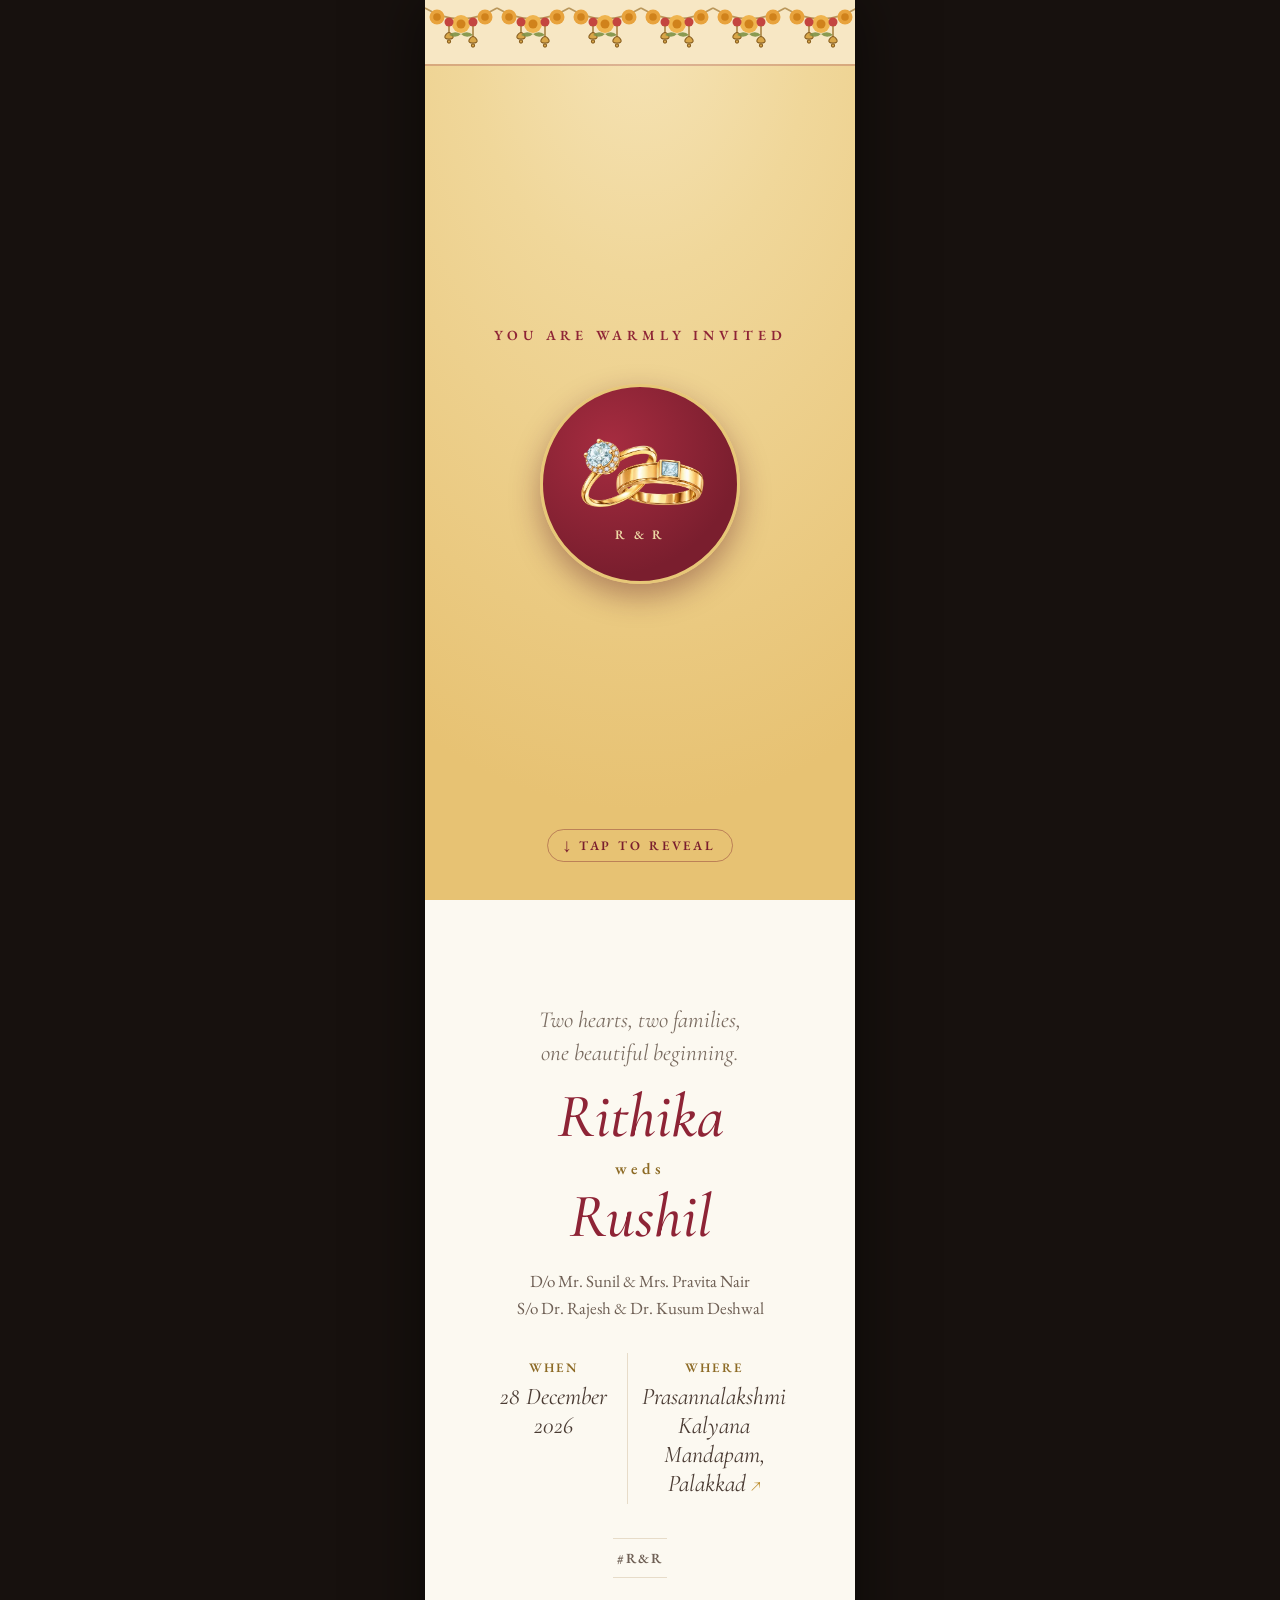
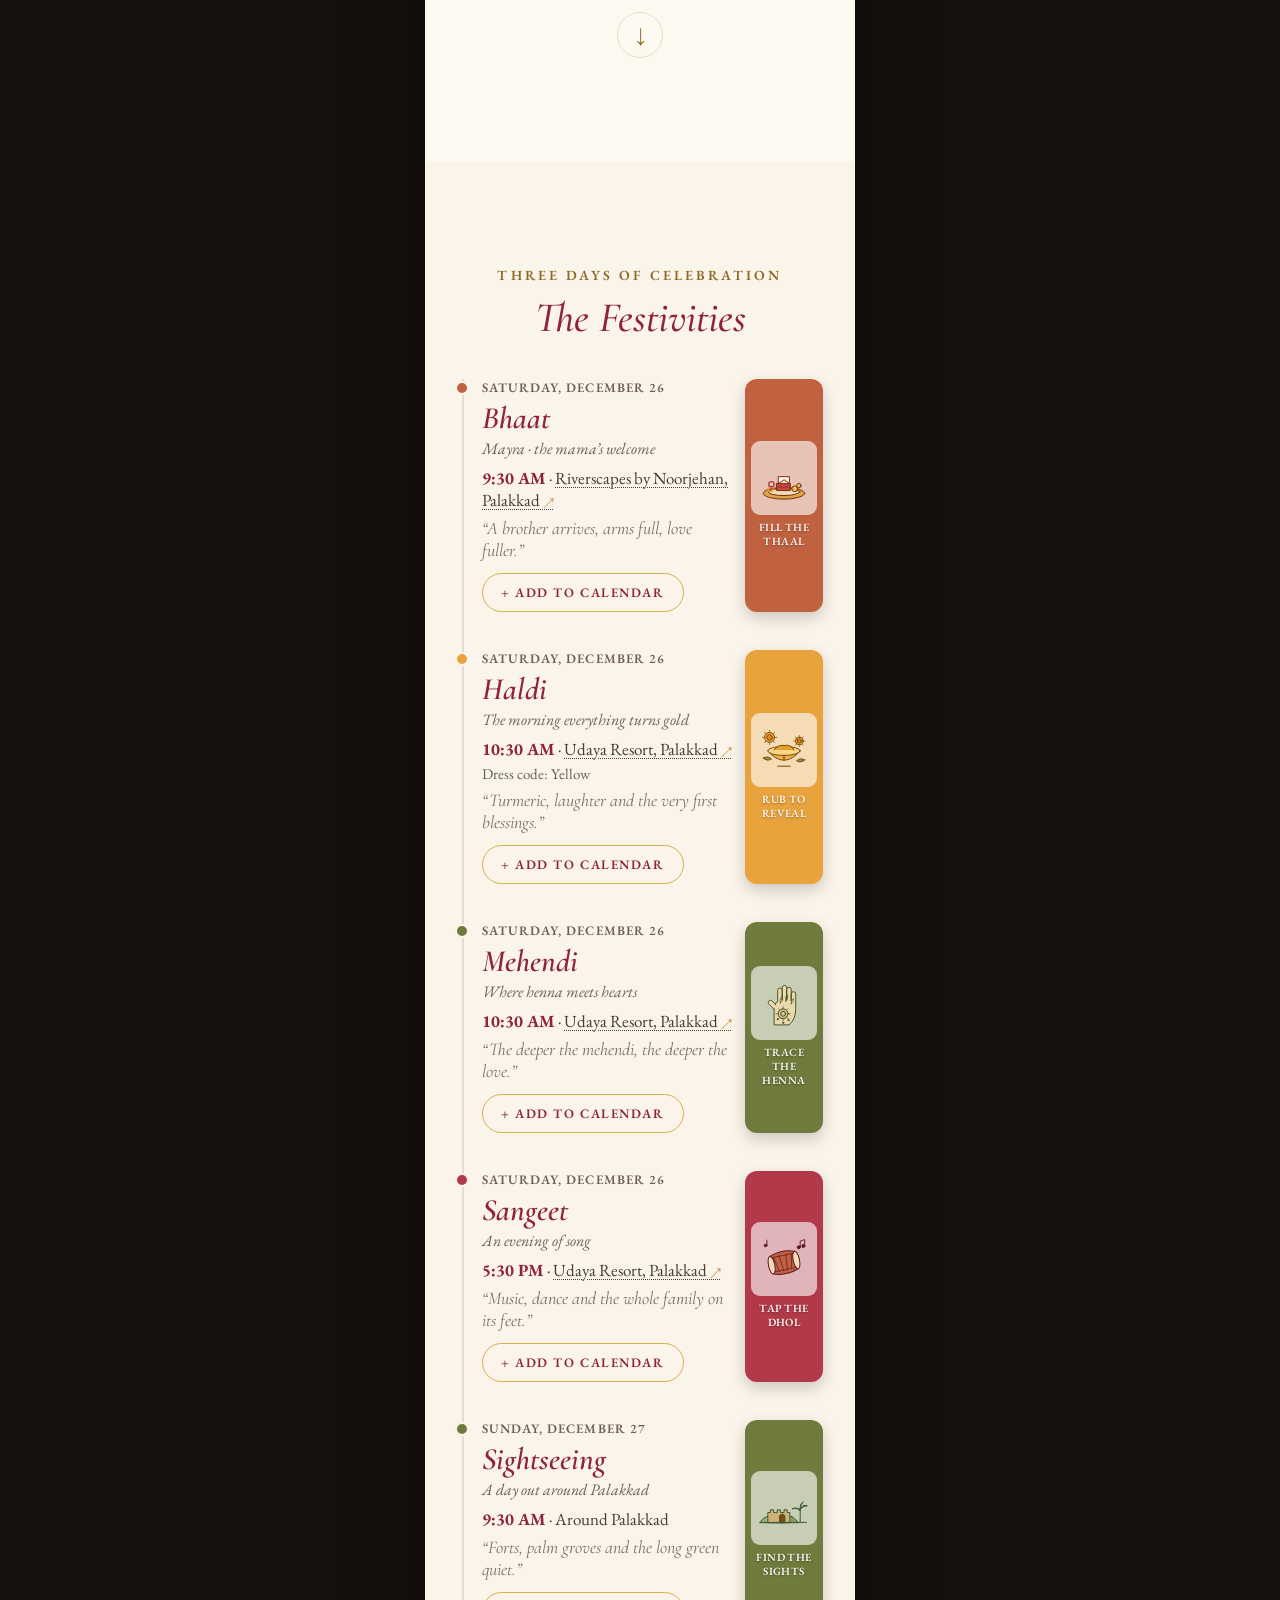
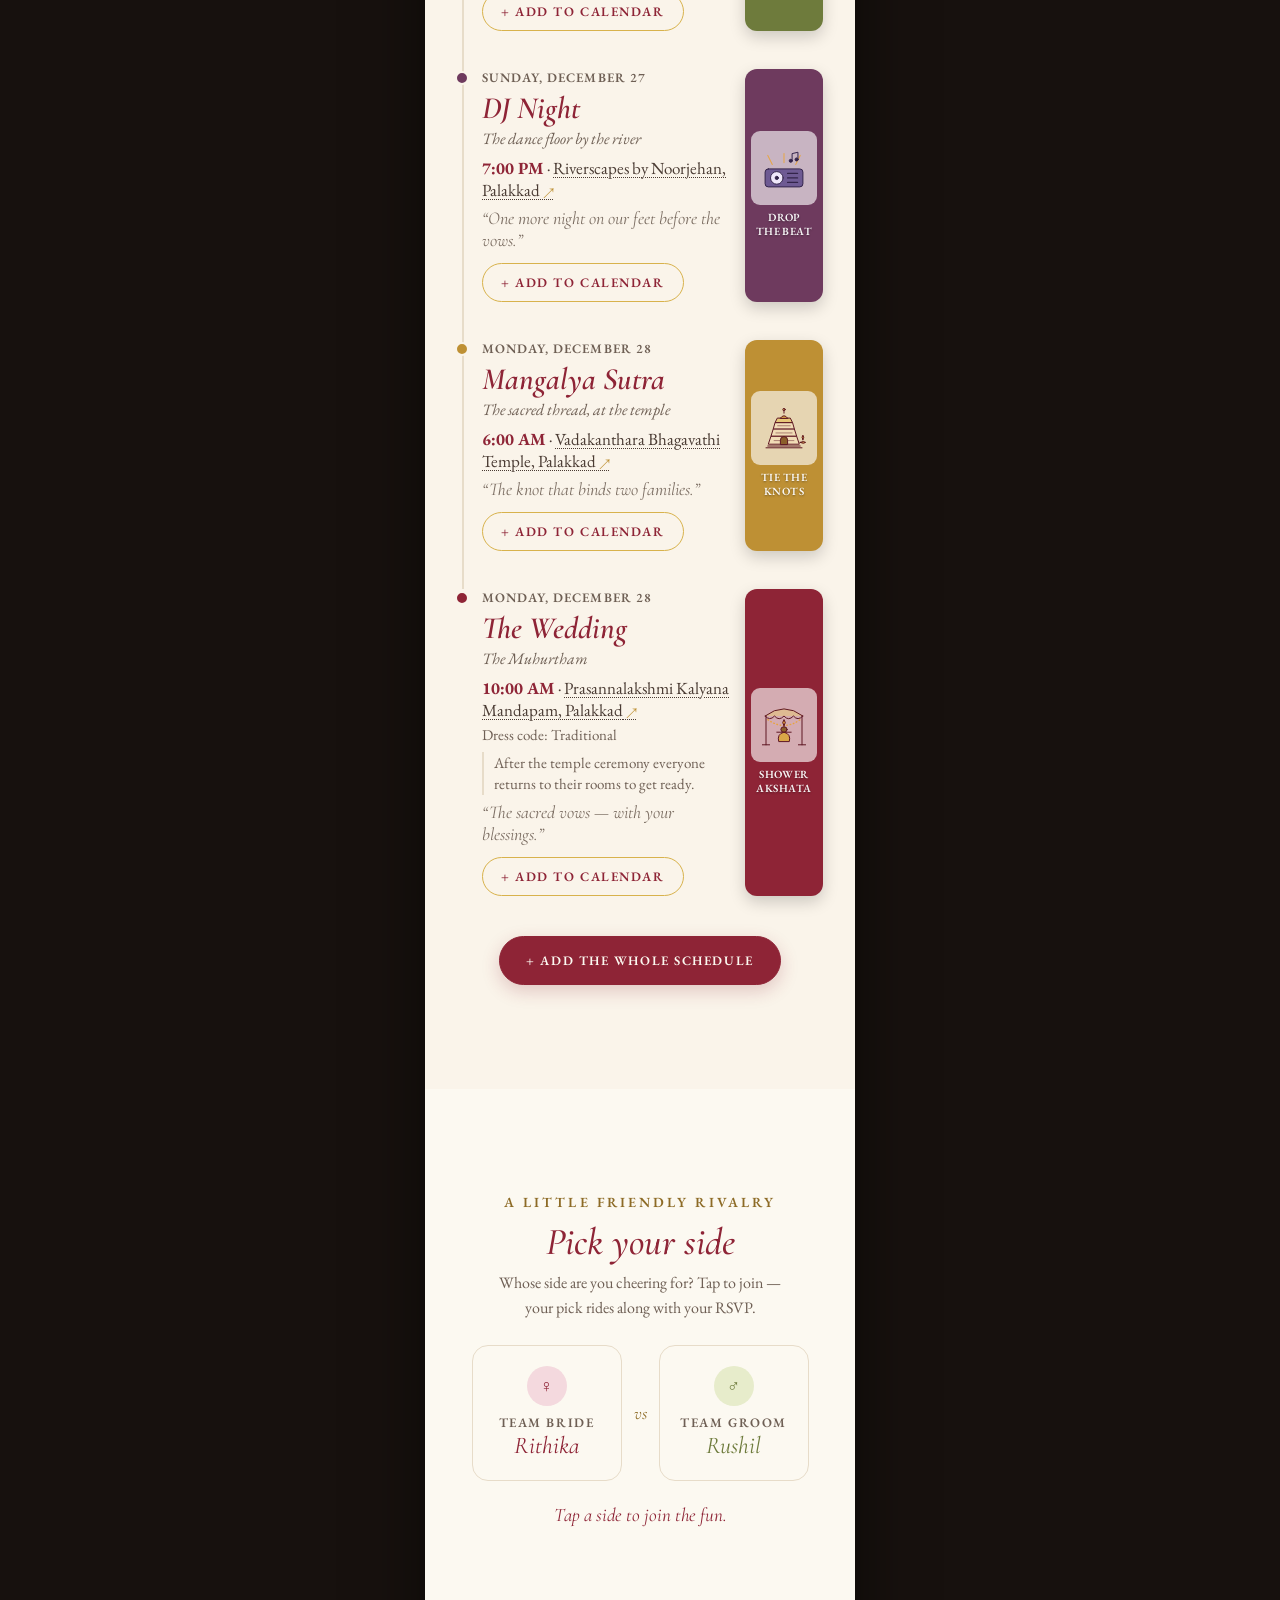
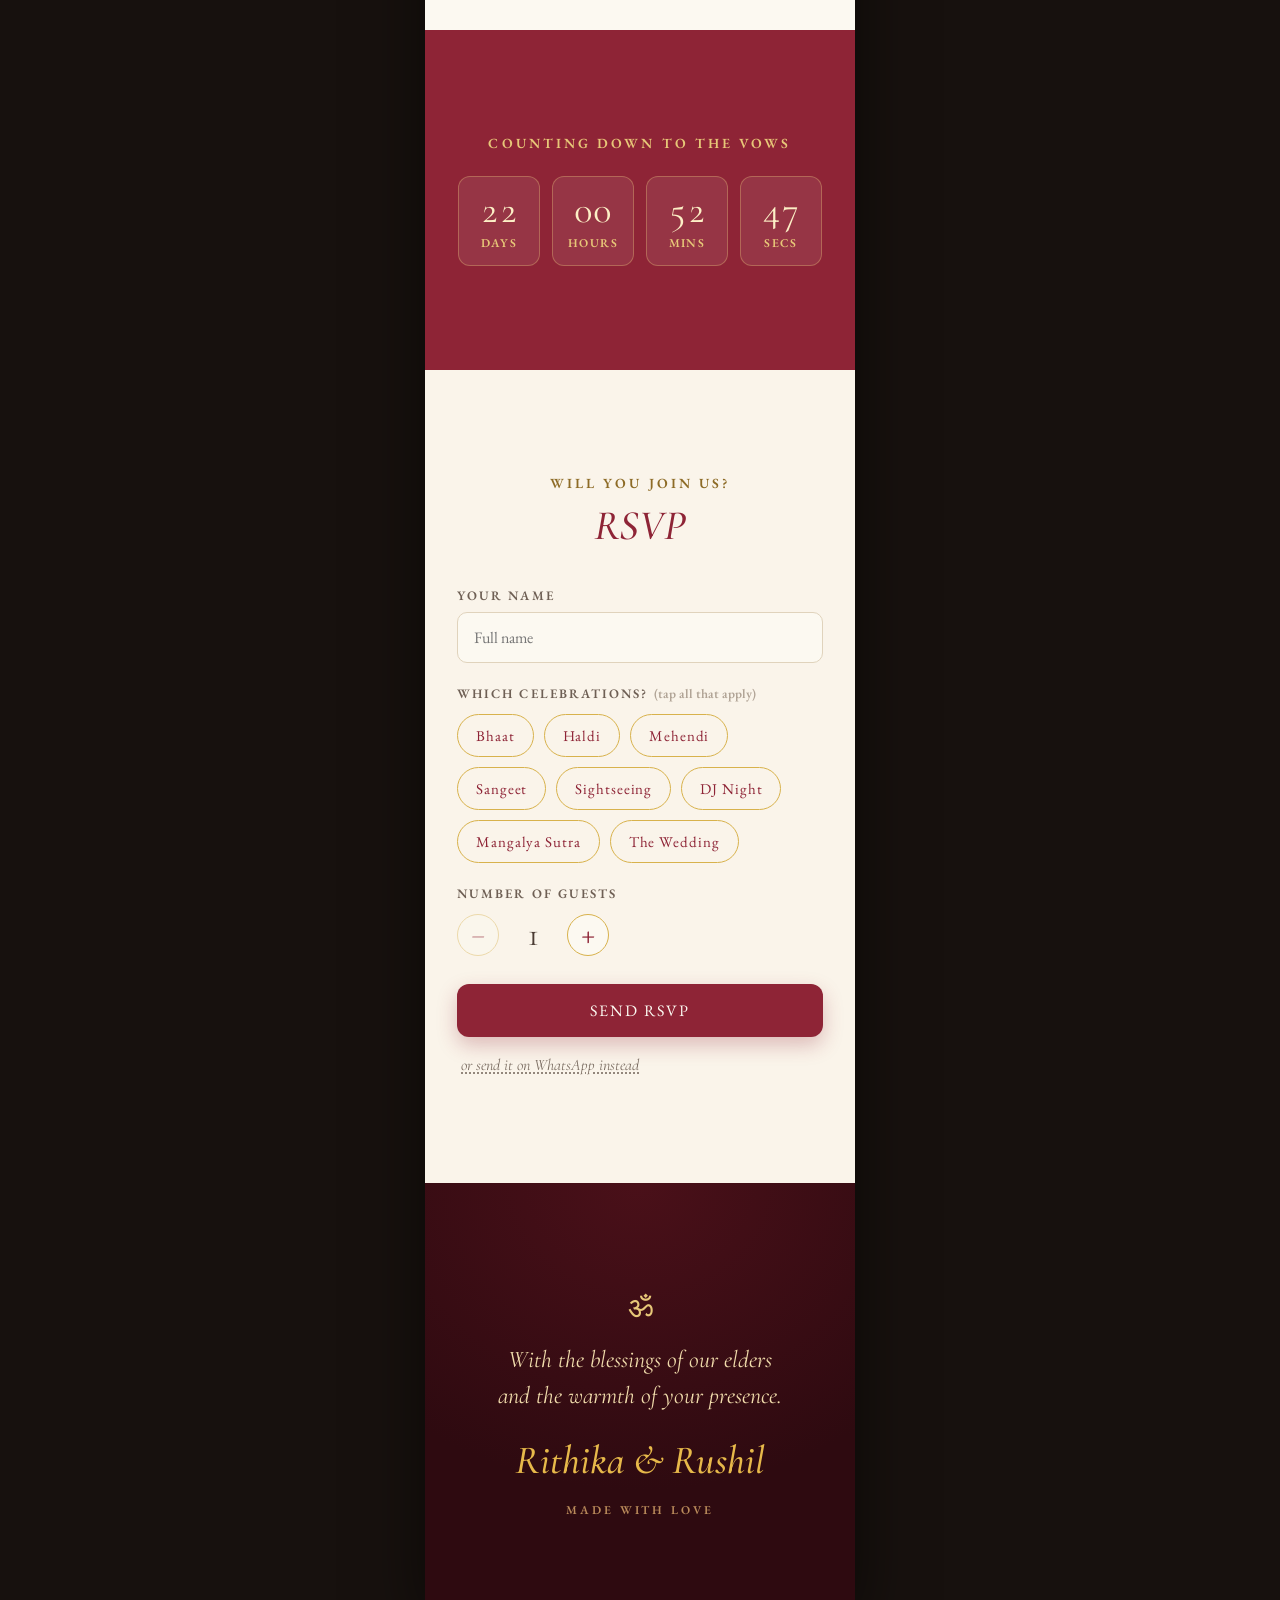
==== commit 057901f9: "Add the whole schedule in one tap A .ics file can hold any number of events, so one button hands ove" ====
--- a/index.html
+++ b/index.html
@@ -316,6 +316,8 @@
 
     <!-- timeline is rendered from config.js -->
     <div class="timeline" data-timeline></div>
+
+    <button class="cal-all reveal-item" data-cal-all type="button" hidden>+ Add the whole schedule</button>
   </section>
 
   <!-- =========================== PICK YOUR SIDE =========================== -->
--- a/styles.css
+++ b/styles.css
@@ -462,6 +462,29 @@
 }
 .event-thumb.is-unlocked .event-thumb-lock { content: none; }
 
+/* One button for the whole schedule, set apart from the per-event ones so it
+   reads as a summary of the list rather than another item in it. */
+.cal-all {
+  display: block;
+  margin: 40px auto 0;
+  padding: 15px 26px;
+  font-size: 13px;
+  font-weight: 600;
+  letter-spacing: .12em;
+  text-transform: uppercase;
+  color: #FCF9F1;
+  background: var(--maroon);
+  border: 1px solid var(--maroon);
+  border-radius: 999px;
+  cursor: pointer;
+  box-shadow: 0 6px 18px rgba(142, 36, 54, .22);
+  transition: background .2s, transform .15s;
+}
+.cal-all:hover { background: var(--maroon-deep); }
+.cal-all:active { transform: translateY(1px); }
+.cal-all.is-done { background: #2F7A50; border-color: #2F7A50; }
+.cal-all[hidden] { display: none; }
+
 /* =========================== PICK YOUR SIDE =========================== */
 
 .sides { padding: var(--sec-y) var(--sec-x); background: var(--cream); text-align: center; }
